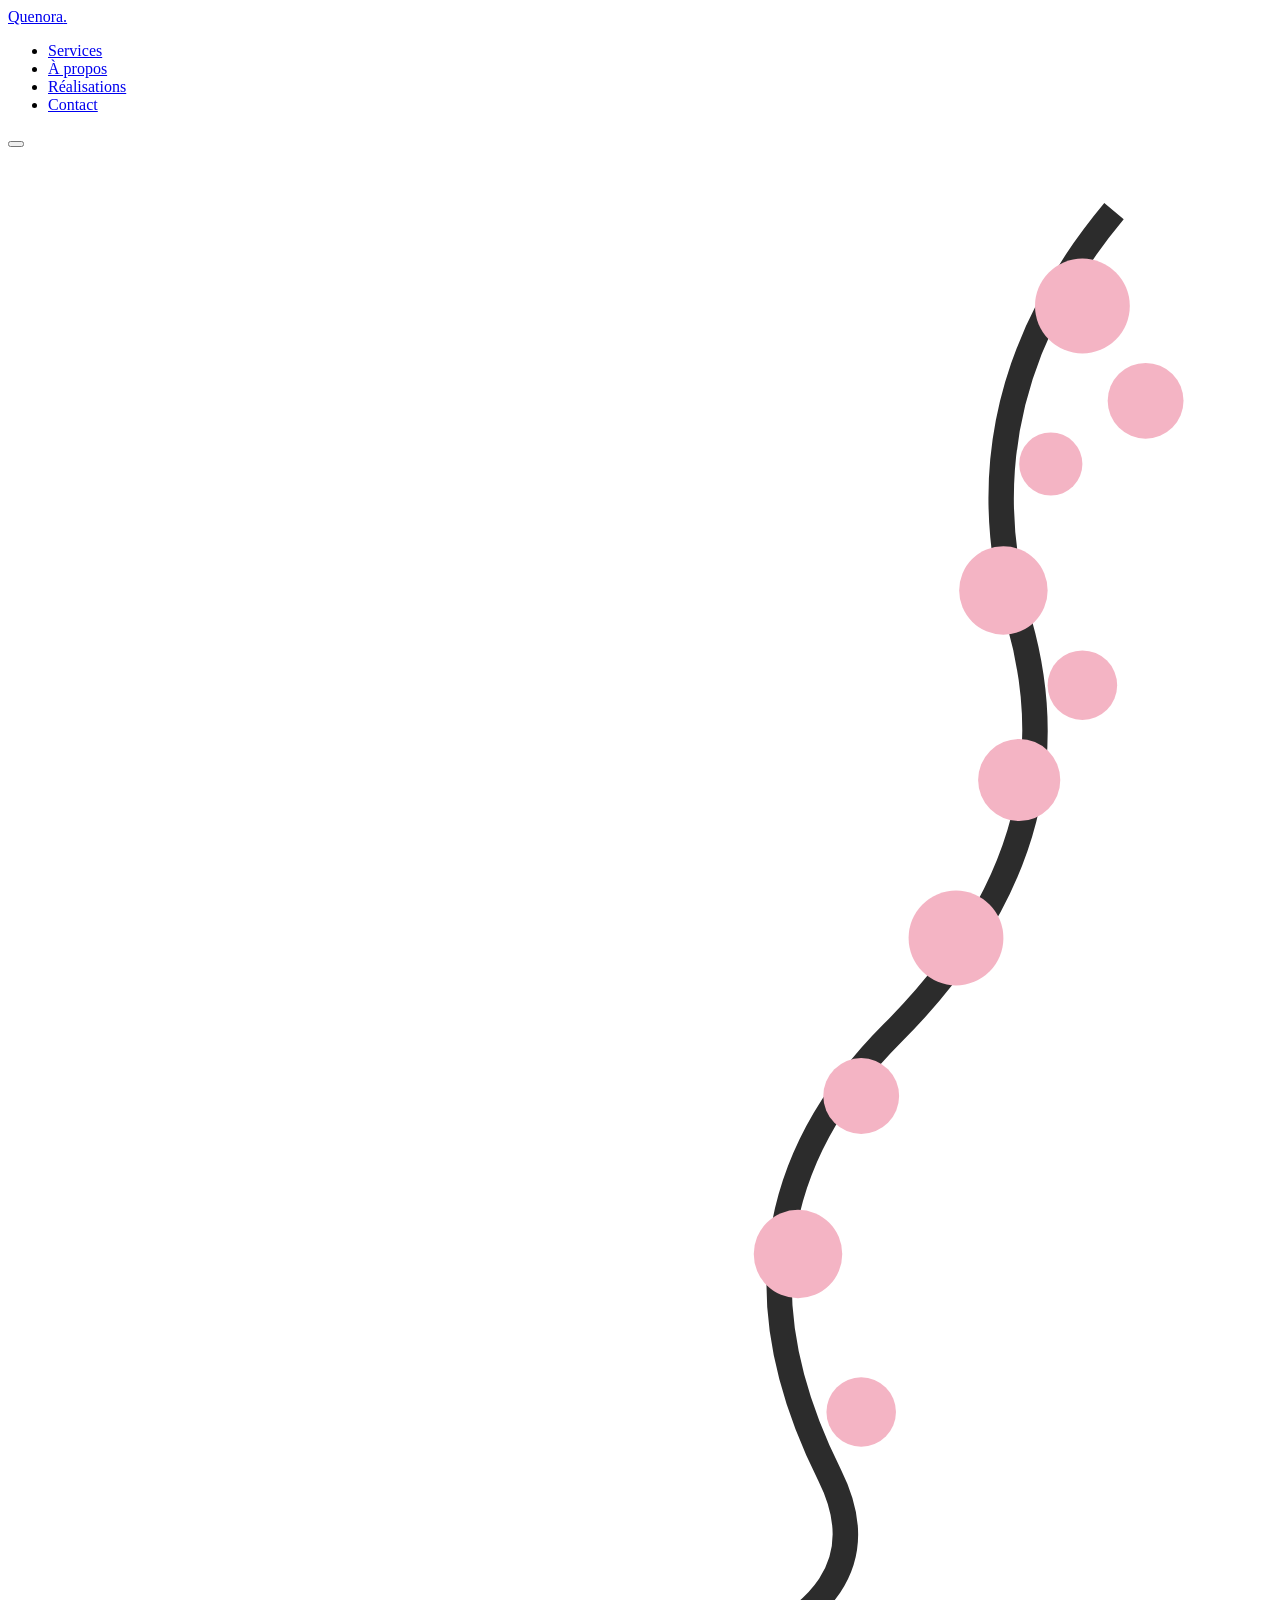
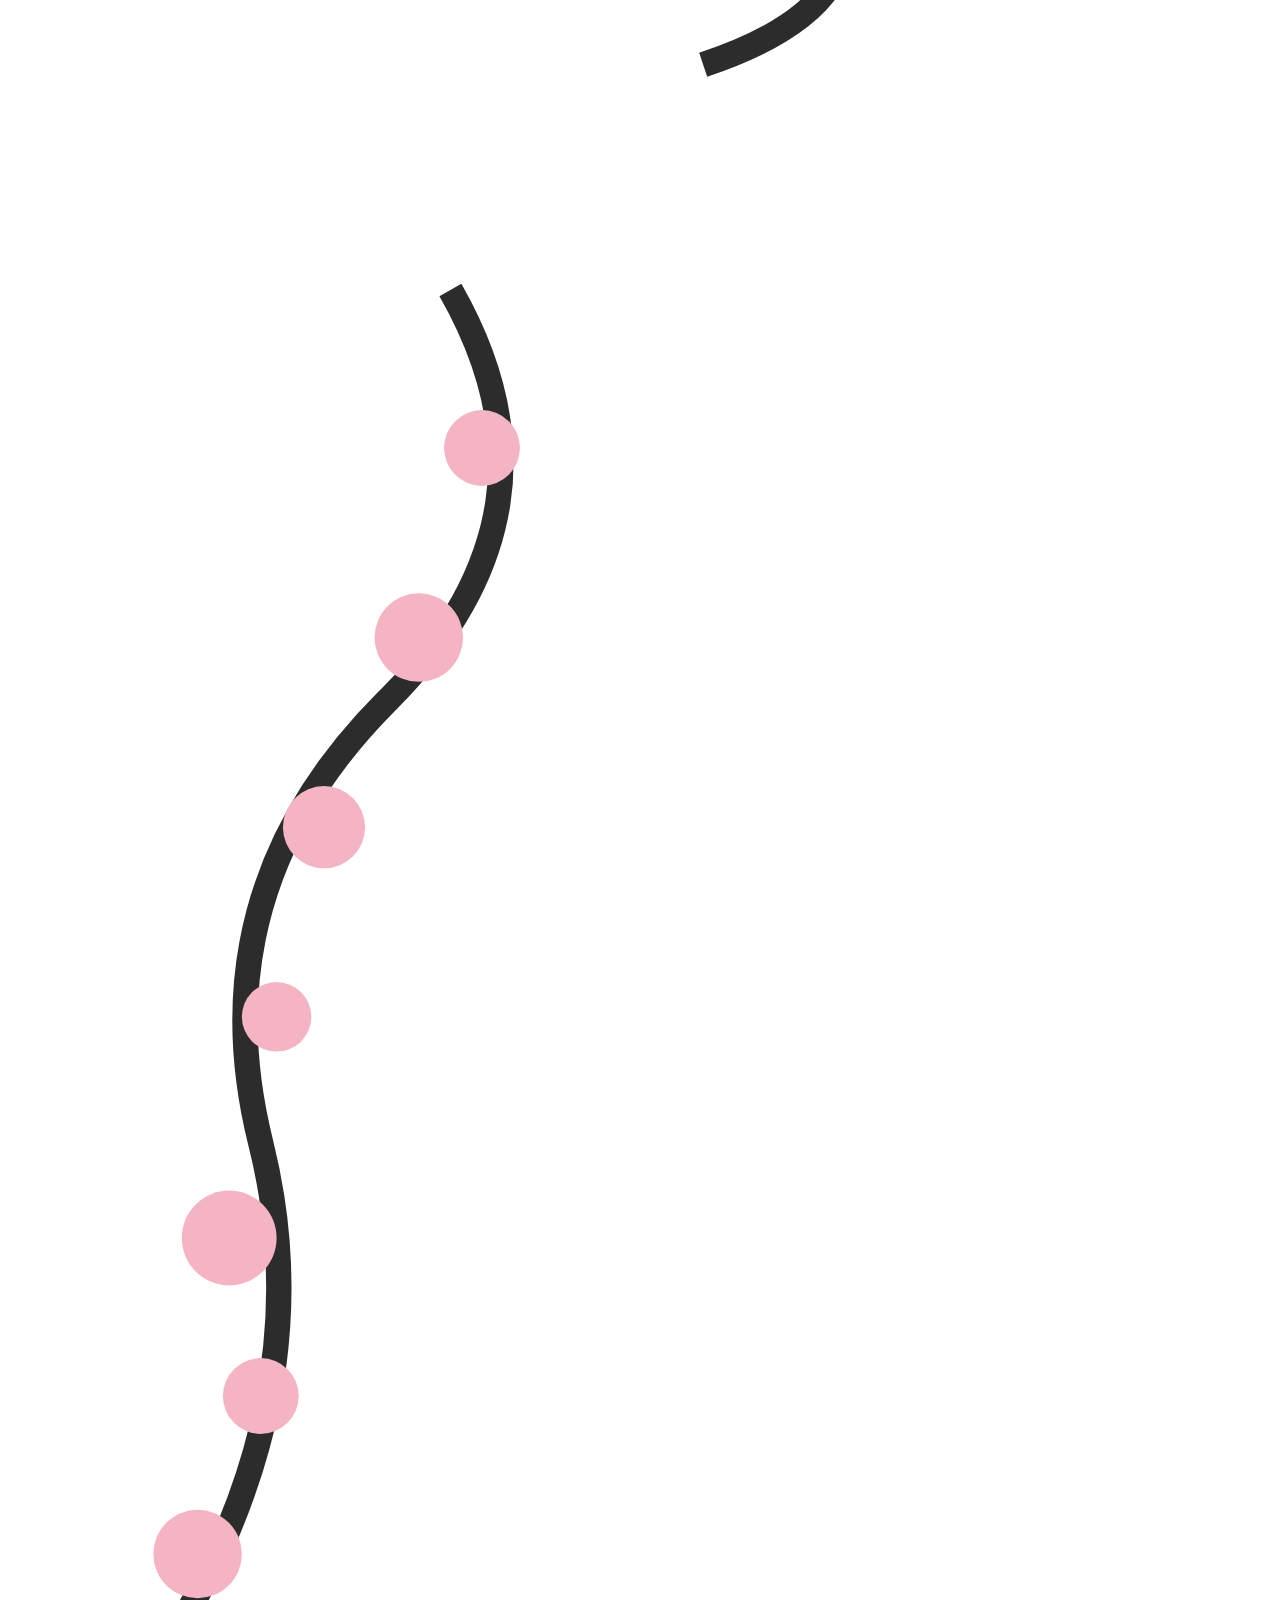
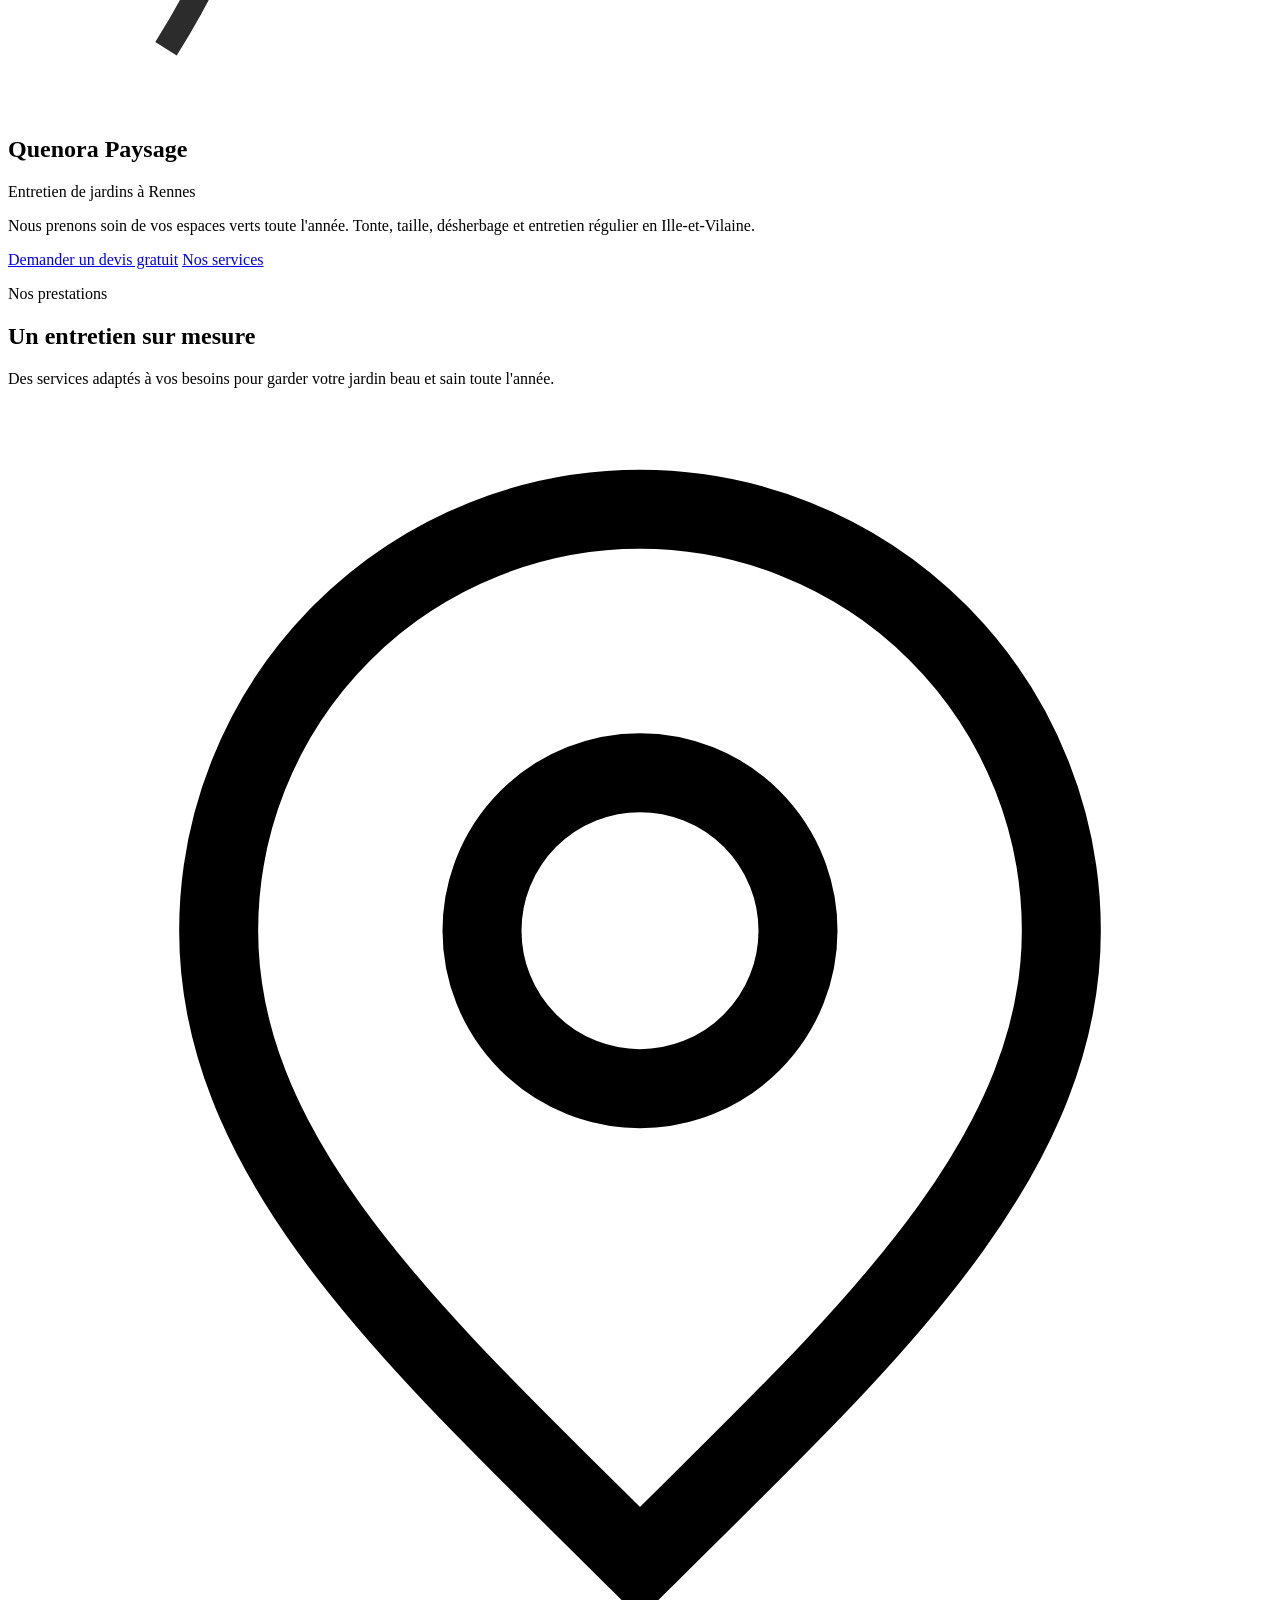
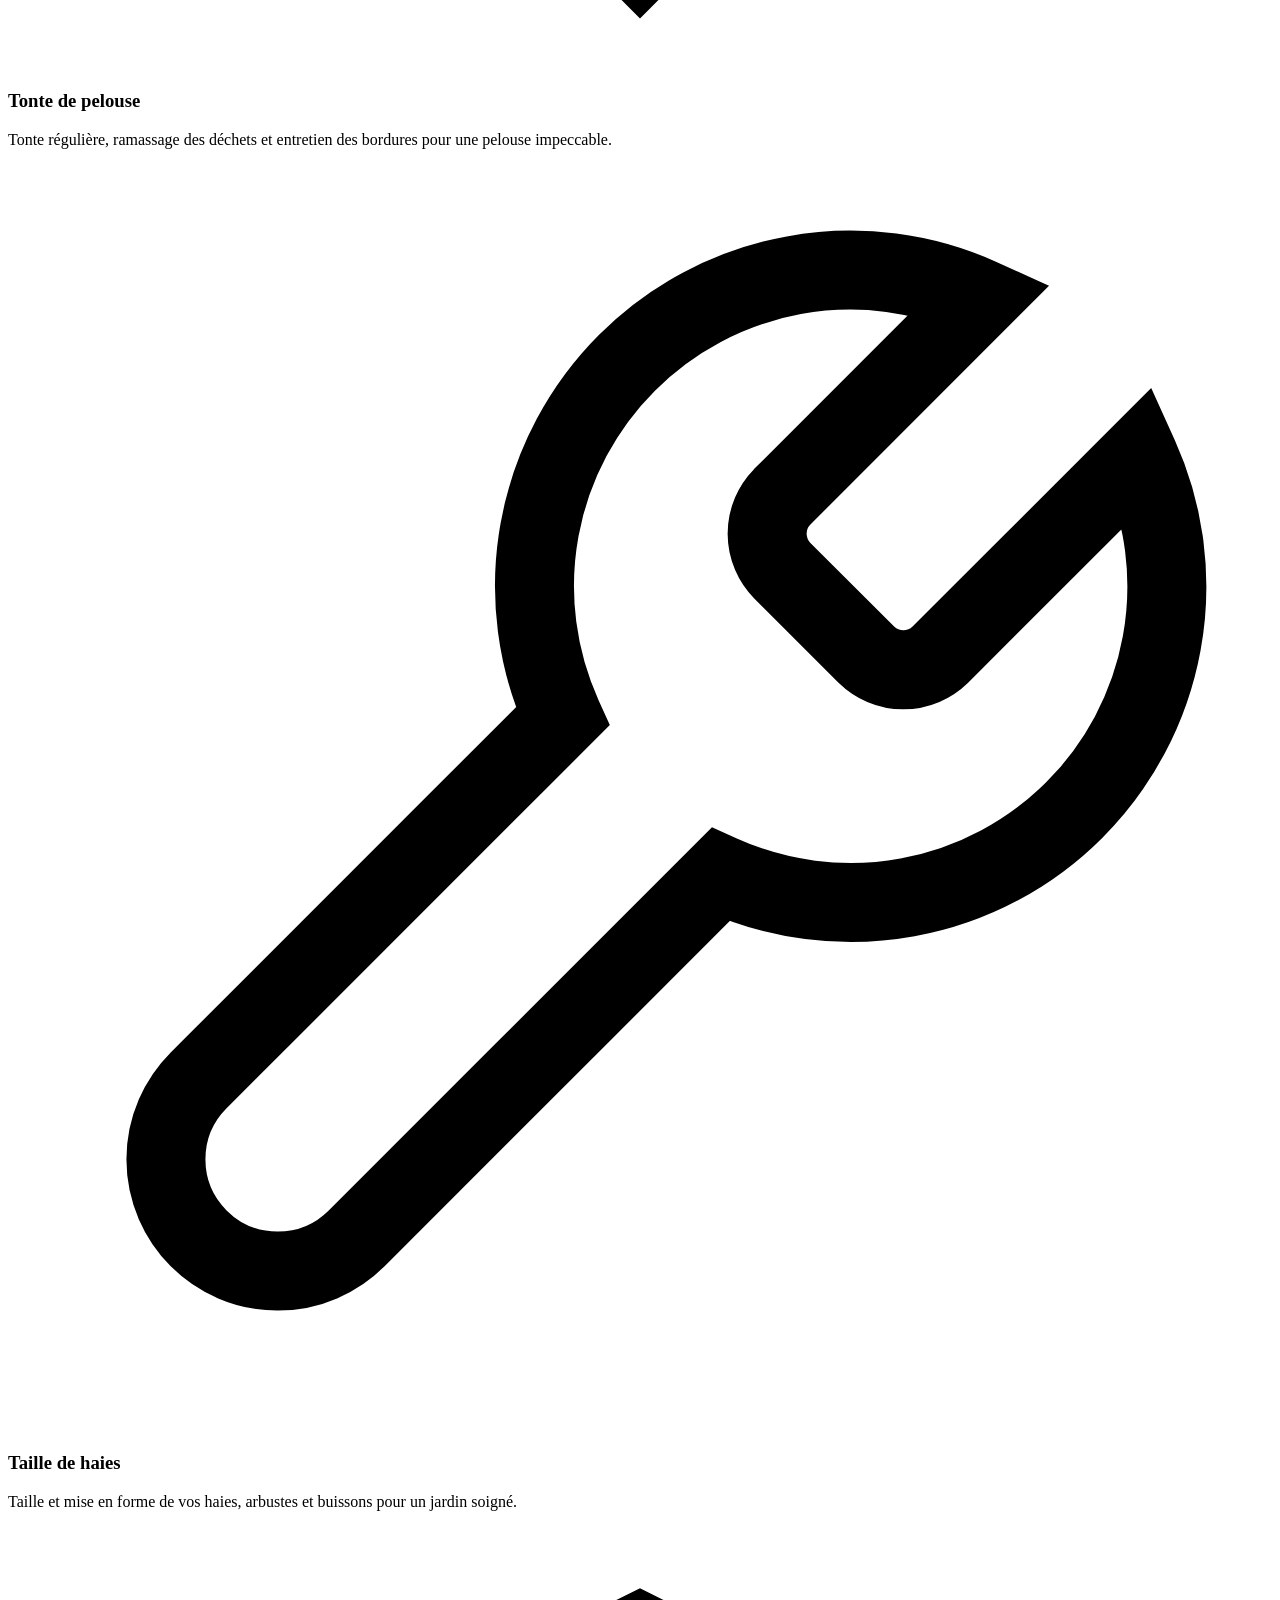
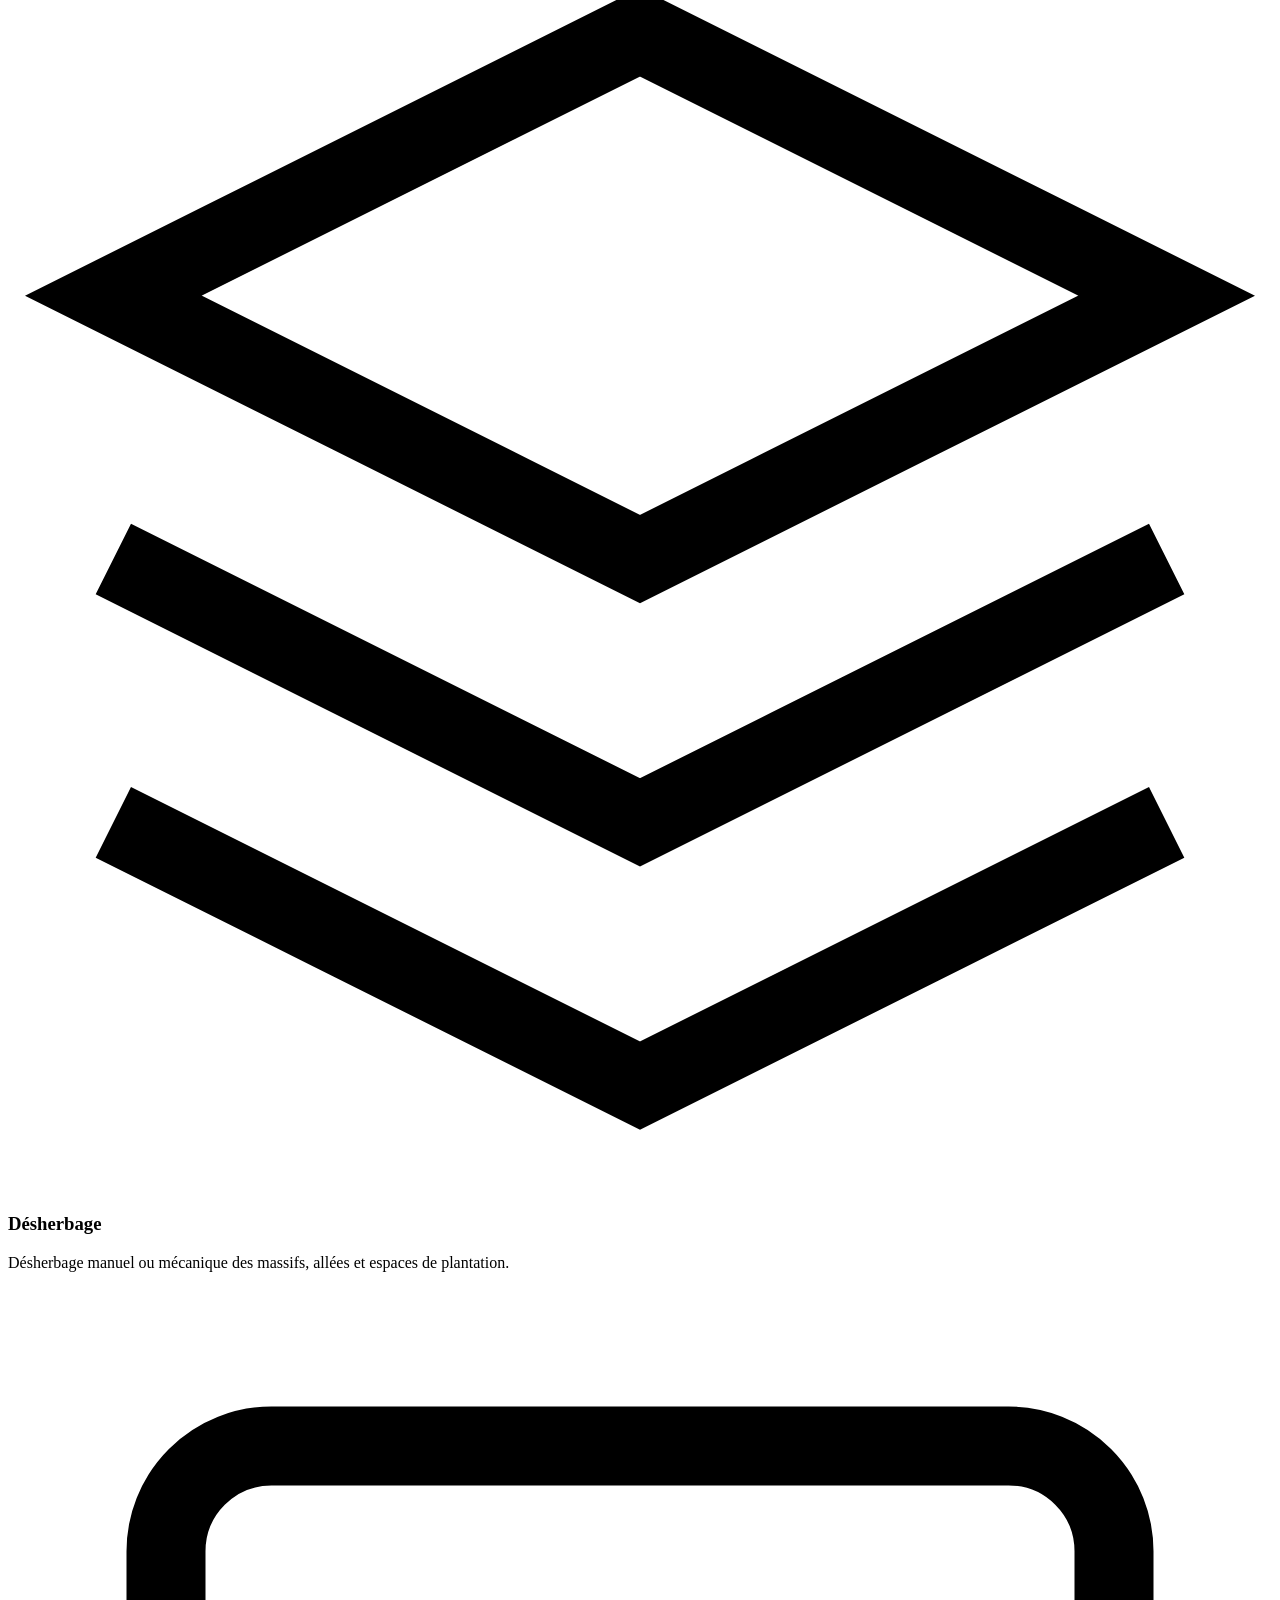
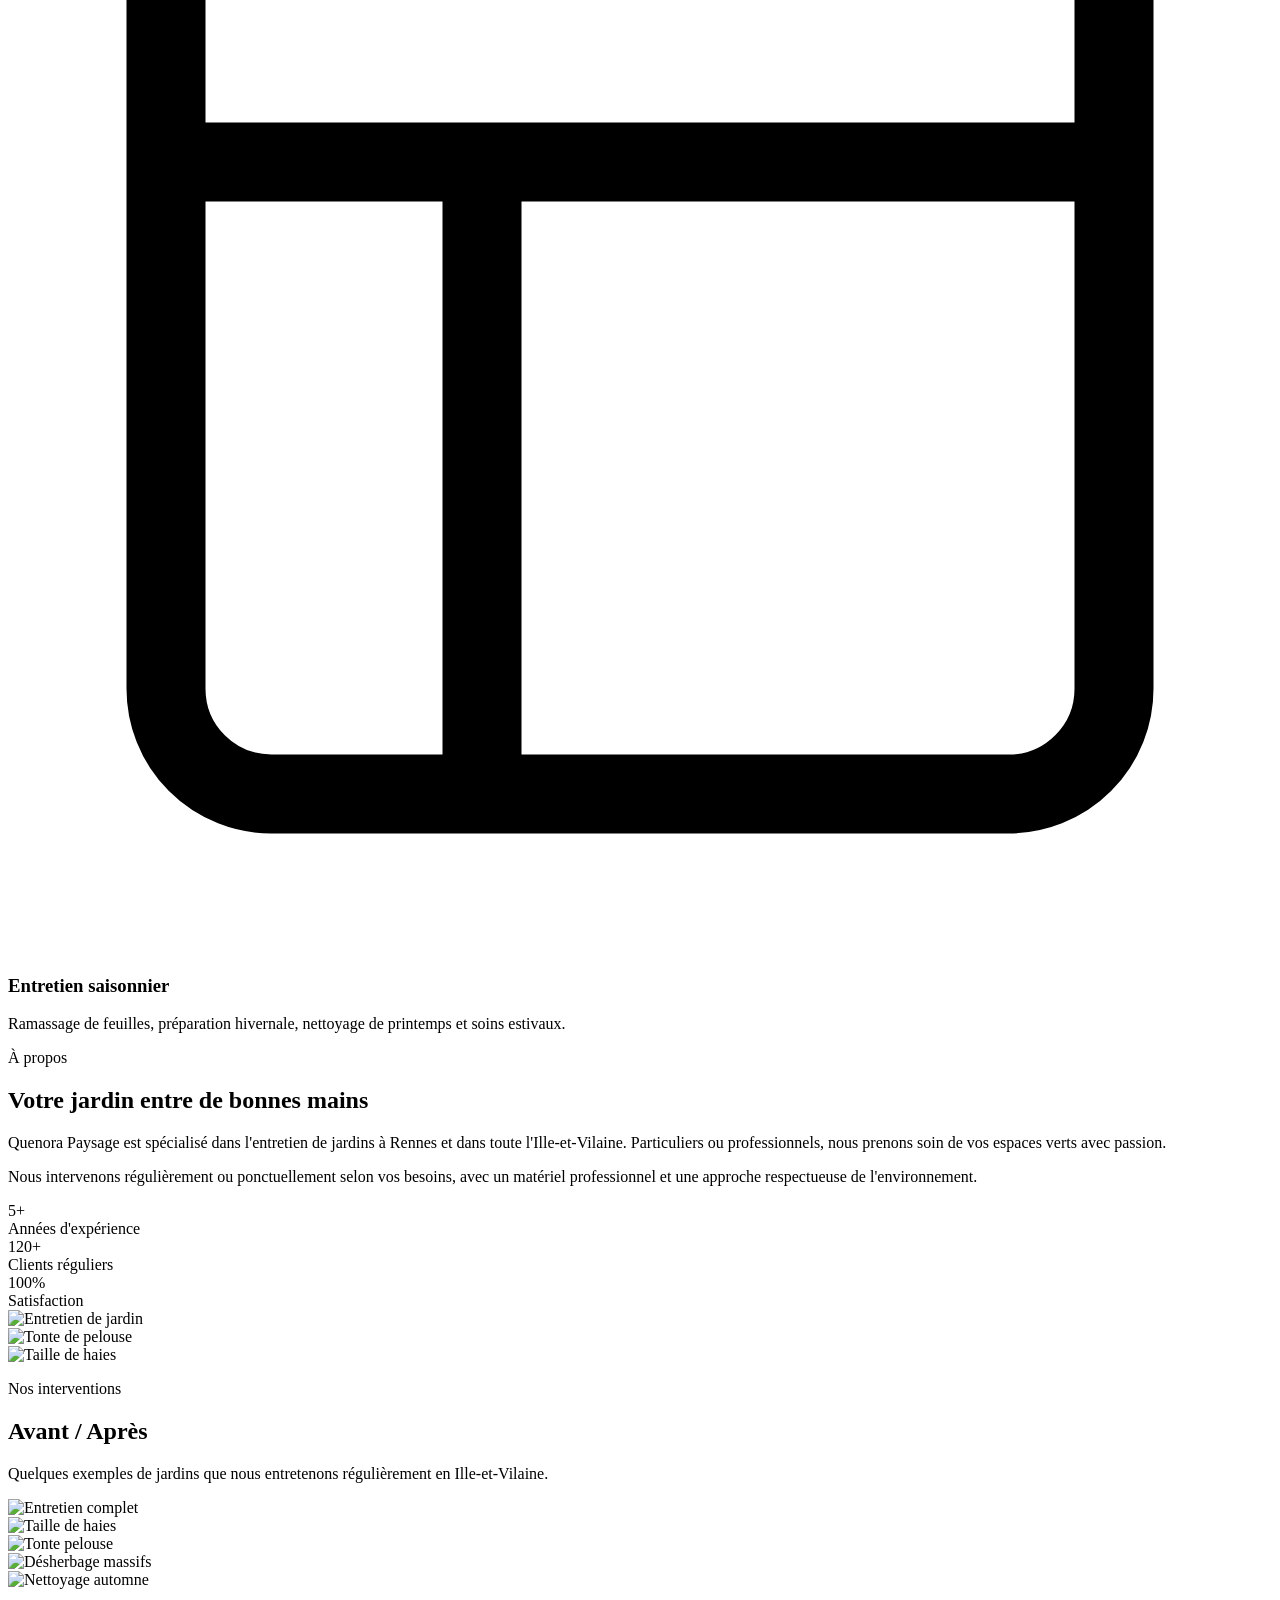
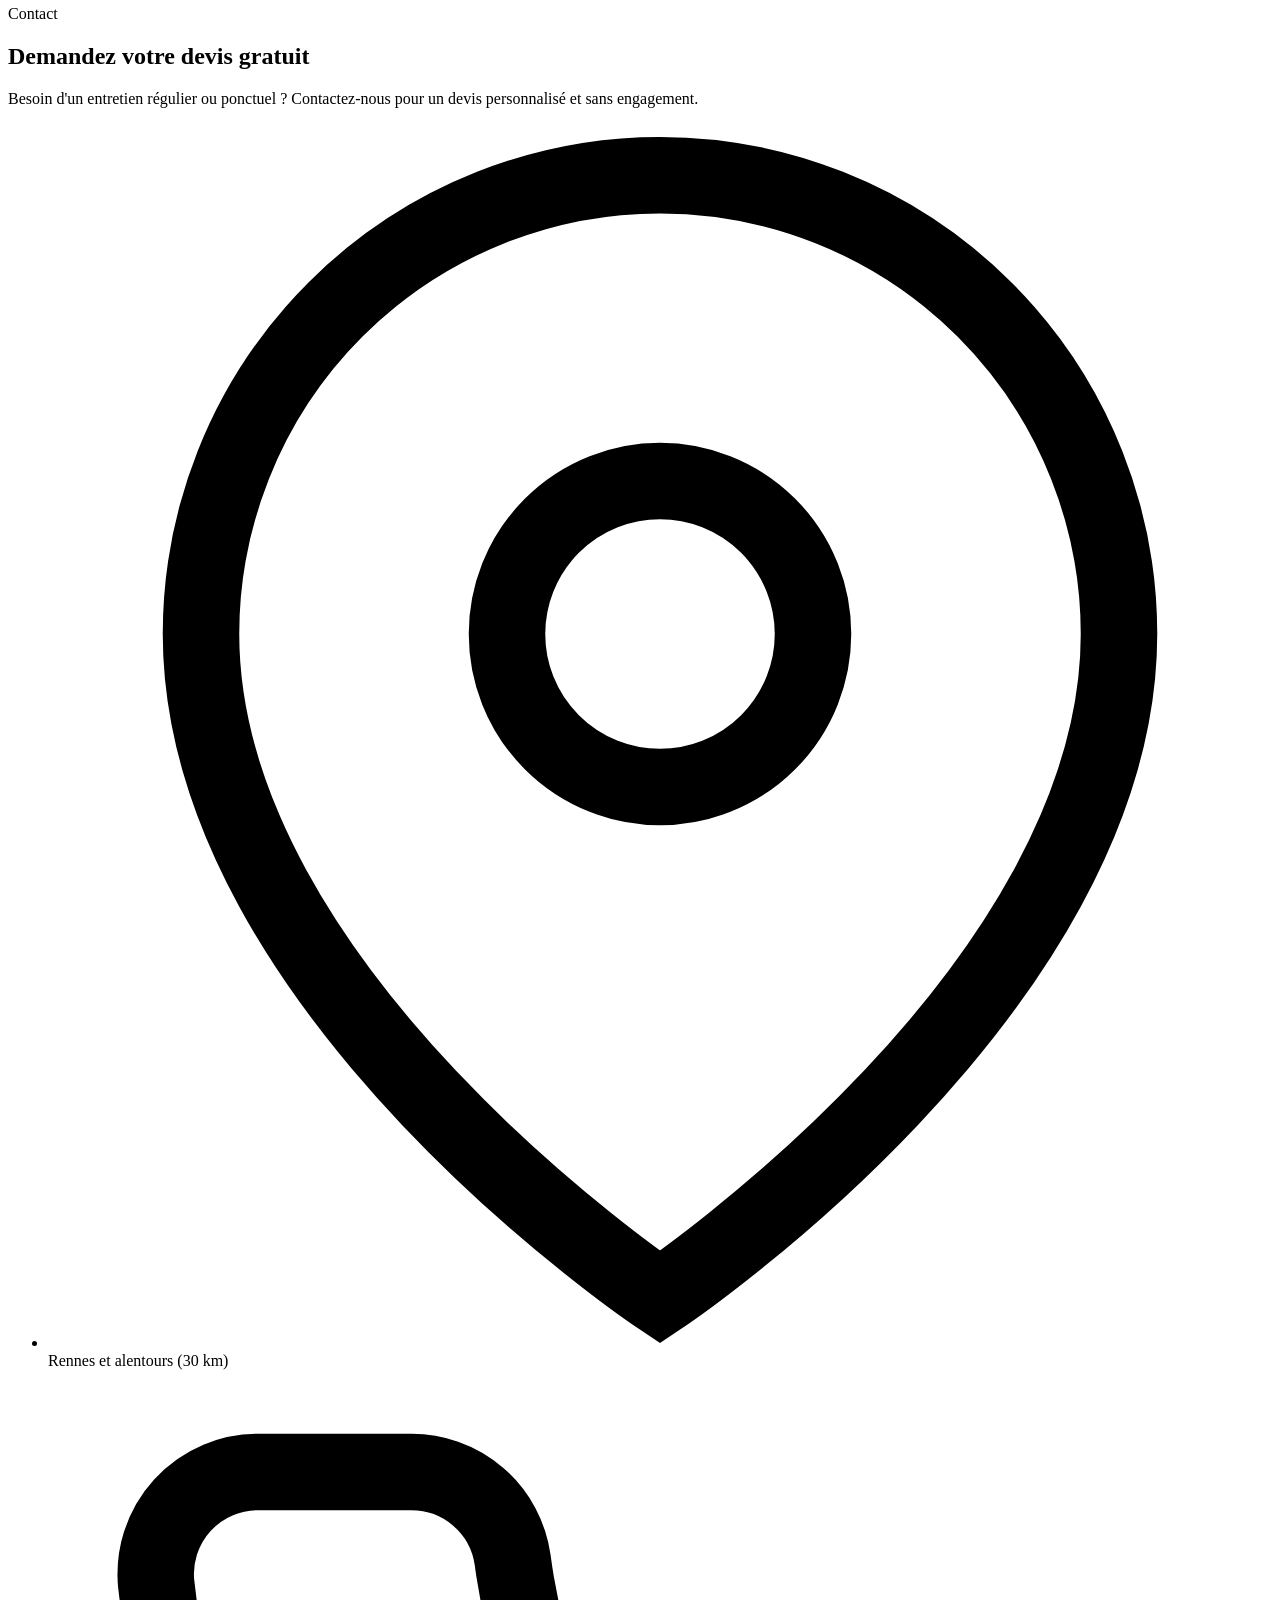
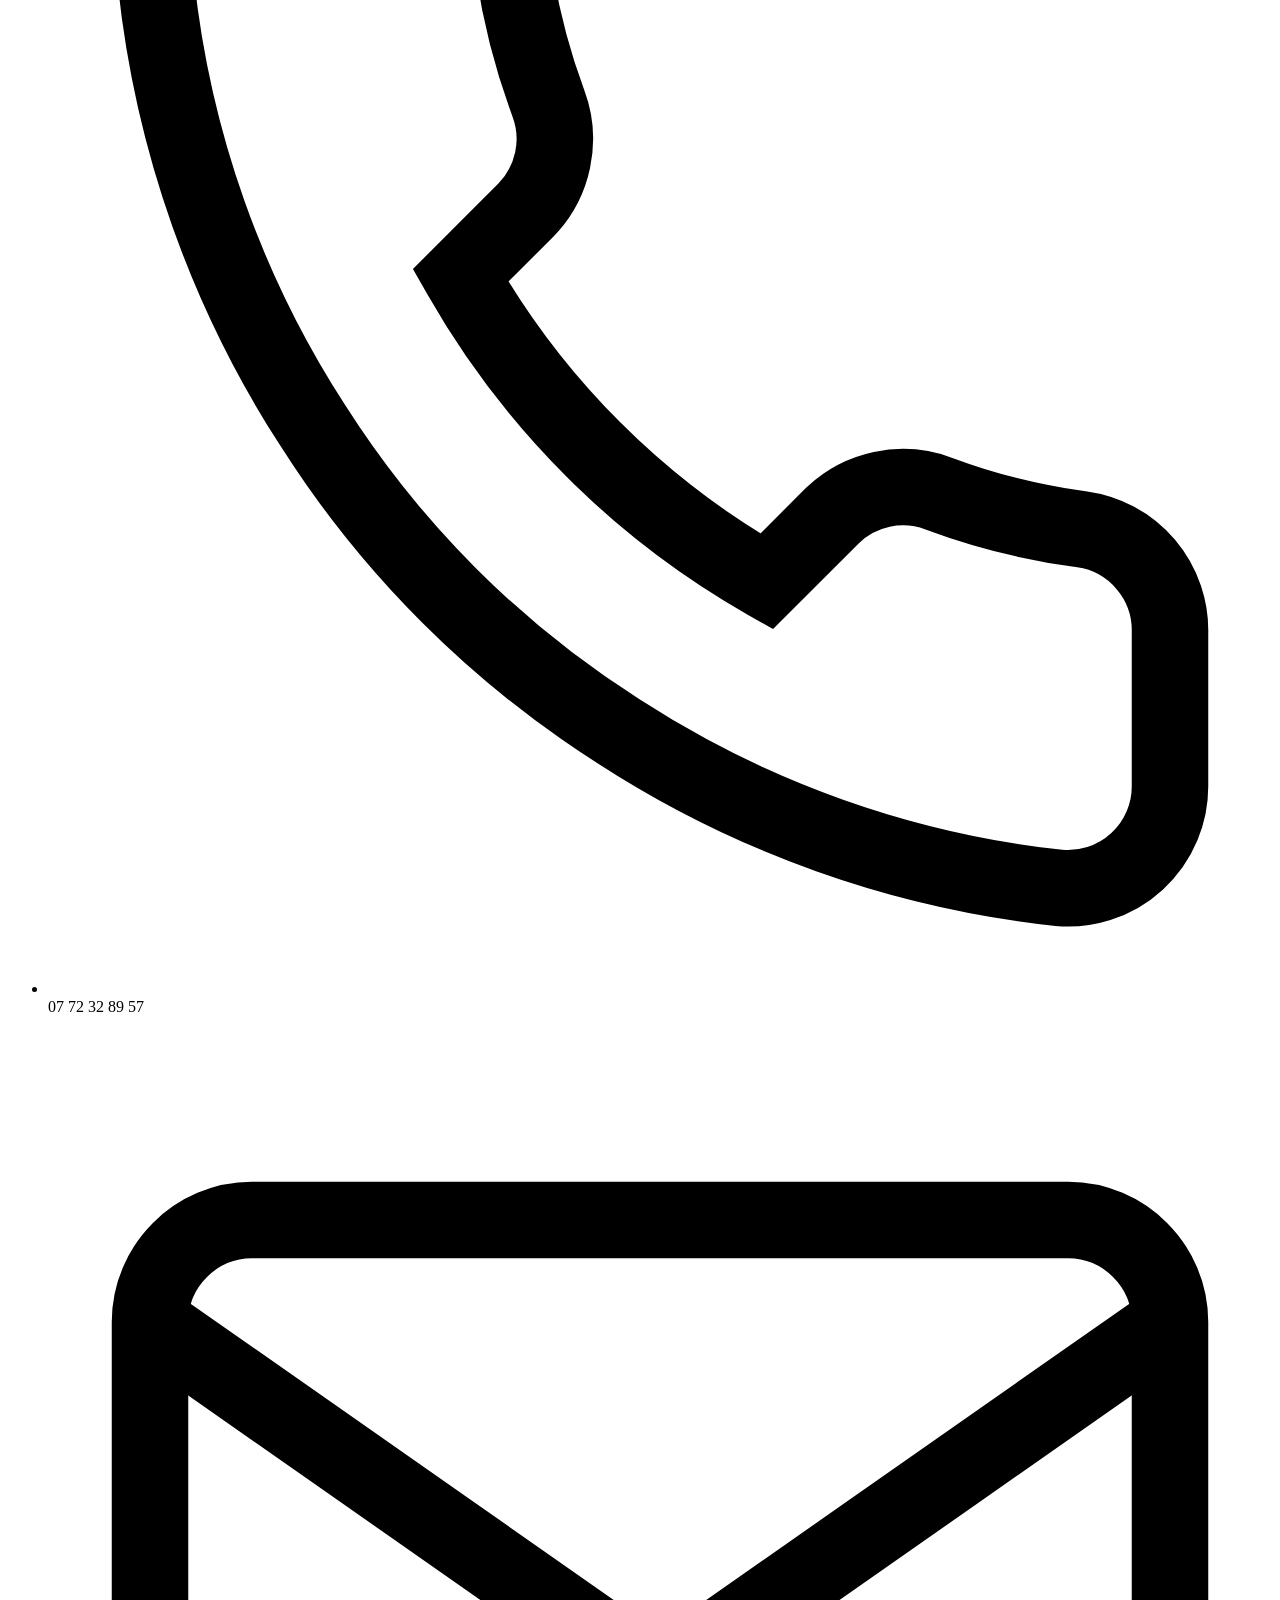
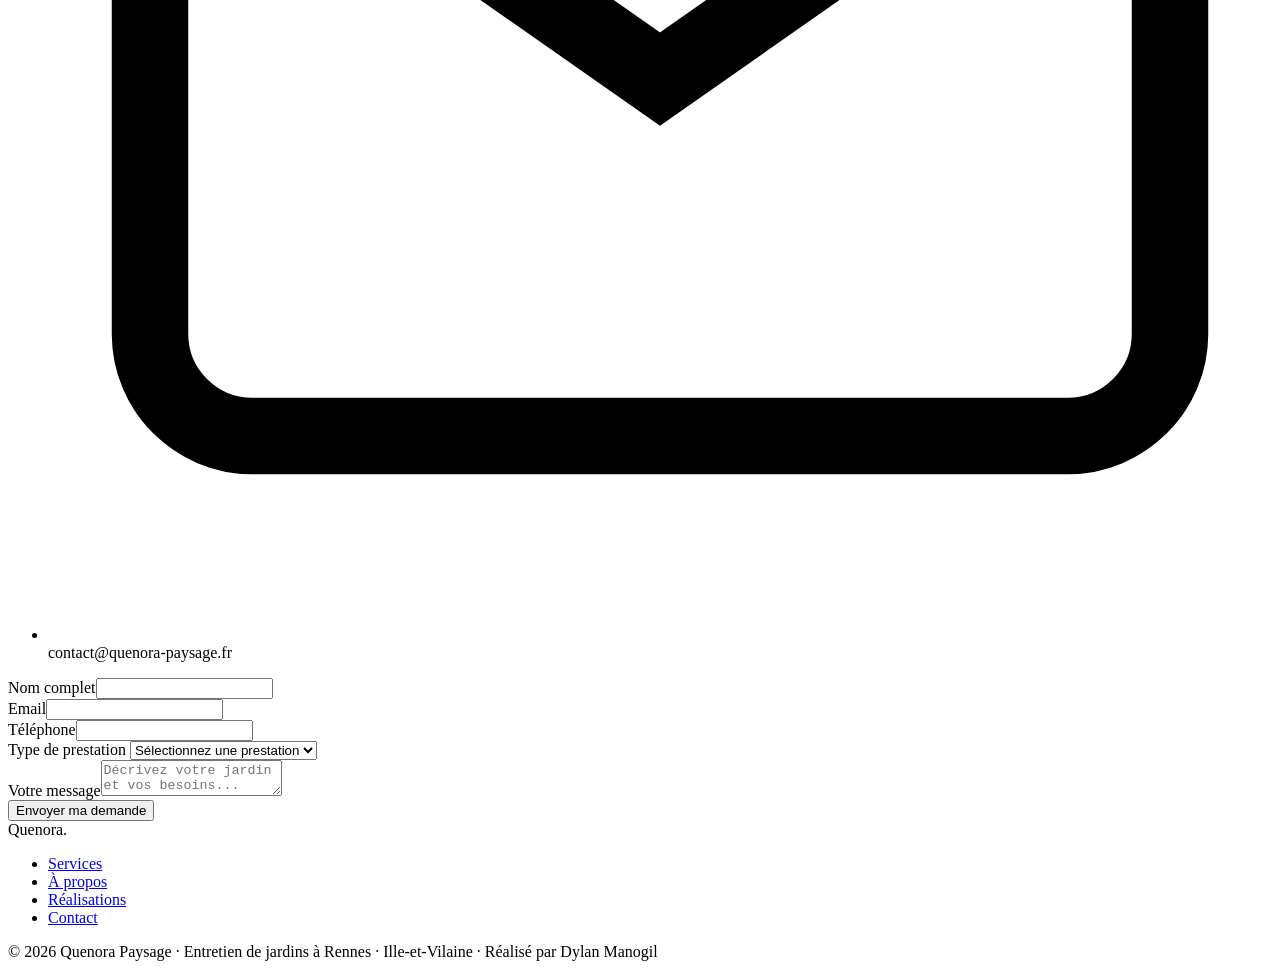
==== index.html @ 769330bc "Add files via upload" ====
<!DOCTYPE html>
<html lang="fr">
<head>
    <meta charset="UTF-8">
    <meta name="viewport" content="width=device-width, initial-scale=1.0">
    <meta name="description" content="Quenora Paysage - Entretien de jardins à Rennes. Tonte, taille, désherbage et soins de vos espaces verts en Ille-et-Vilaine. Devis gratuit.">
    <meta name="keywords" content="entretien jardin, Rennes, Ille-et-Vilaine, tonte, taille, désherbage, paysagiste">
    <meta name="author" content="Quenora Paysage">
    <meta property="og:title" content="Quenora Paysage | Entretien de jardins à Rennes">
    <meta property="og:description" content="Entretien de jardins et espaces verts en Ille-et-Vilaine.">
    <meta property="og:type" content="website">
    <title>Quenora Paysage | Entretien de jardins à Rennes - Ille-et-Vilaine</title>
    <link rel="preconnect" href="https://fonts.googleapis.com">
    <link rel="preconnect" href="https://fonts.gstatic.com" crossorigin>
    <link href="https://fonts.googleapis.com/css2?family=Cormorant+Garamond:wght@400;500;600&family=Zen+Kaku+Gothic+New:wght@300;400;500&display=swap" rel="stylesheet">
    <link rel="stylesheet" href="css/style.css">
</head>
<body>
    <div class="sakura-container" id="sakura"></div>

    <!-- Navigation -->
    <nav class="nav">
        <a href="#" class="nav__logo">
            <span class="nav__logo-text">Quenora<span class="nav__logo-accent">.</span></span>
        </a>
        <ul class="nav__links">
            <li><a href="#services" class="nav__link">Services</a></li>
            <li><a href="#about" class="nav__link">À propos</a></li>
            <li><a href="#realisations" class="nav__link">Réalisations</a></li>
            <li><a href="#contact" class="nav__link nav__link--cta">Contact</a></li>
        </ul>
        <button class="nav__toggle" aria-label="Menu"><span></span><span></span><span></span></button>
    </nav>

    <!-- Hero Section -->
    <section class="hero">
        <svg class="hero__branch hero__branch--right" viewBox="0 0 400 500" fill="none" aria-hidden="true">
            <path d="M350 20 Q 300 80, 320 150 Q 340 220, 280 280 Q 220 340, 260 420 Q 280 460, 220 480" stroke="#2C2C2C" stroke-width="8" fill="none"/>
            <circle cx="340" cy="50" r="15" fill="#F4B4C4"/><circle cx="360" cy="80" r="12" fill="#F4B4C4"/><circle cx="330" cy="100" r="10" fill="#F4B4C4"/><circle cx="315" cy="140" r="14" fill="#F4B4C4"/><circle cx="340" cy="170" r="11" fill="#F4B4C4"/><circle cx="320" cy="200" r="13" fill="#F4B4C4"/><circle cx="300" cy="250" r="15" fill="#F4B4C4"/><circle cx="270" cy="300" r="12" fill="#F4B4C4"/><circle cx="250" cy="350" r="14" fill="#F4B4C4"/><circle cx="270" cy="400" r="11" fill="#F4B4C4"/>
        </svg>
        <svg class="hero__branch hero__branch--left" viewBox="0 0 400 500" fill="none" aria-hidden="true">
            <path d="M50 480 Q 100 400, 80 320 Q 60 240, 120 180 Q 180 120, 140 50" stroke="#2C2C2C" stroke-width="8" fill="none"/>
            <circle cx="60" cy="450" r="14" fill="#F4B4C4"/><circle cx="80" cy="400" r="12" fill="#F4B4C4"/><circle cx="70" cy="350" r="15" fill="#F4B4C4"/><circle cx="85" cy="280" r="11" fill="#F4B4C4"/><circle cx="100" cy="220" r="13" fill="#F4B4C4"/><circle cx="130" cy="160" r="14" fill="#F4B4C4"/><circle cx="150" cy="100" r="12" fill="#F4B4C4"/>
        </svg>
        <div class="hero__content">
            <h1 class="hero__title">Quenora Paysage</h1>
            <div class="hero__line"></div>
            <p class="hero__subtitle">Entretien de jardins à Rennes</p>
            <p class="hero__text">Nous prenons soin de vos espaces verts toute l'année. Tonte, taille, désherbage et entretien régulier en Ille-et-Vilaine.</p>
            <div class="btn-group">
                <a href="#contact" class="btn btn--primary">Demander un devis gratuit</a>
                <a href="#services" class="btn btn--secondary">Nos services</a>
            </div>
        </div>
    </section>

    <!-- Services Section -->
    <section class="section section--white" id="services">
        <header class="section__header">
            <p class="section__tag">Nos prestations</p>
            <h2 class="section__title">Un entretien sur mesure</h2>
            <div class="section__line"></div>
            <p class="section__text">Des services adaptés à vos besoins pour garder votre jardin beau et sain toute l'année.</p>
        </header>
        <div class="services__grid">
            <article class="service-card">
                <svg class="service-card__icon" viewBox="0 0 24 24" fill="none" stroke="currentColor" stroke-width="1.5"><path d="M12 22c4-4 8-7.5 8-12a8 8 0 10-16 0c0 4.5 4 8 8 12z"/><circle cx="12" cy="10" r="3"/></svg>
                <h3 class="service-card__title">Tonte de pelouse</h3>
                <p class="service-card__text">Tonte régulière, ramassage des déchets et entretien des bordures pour une pelouse impeccable.</p>
            </article>
            <article class="service-card">
                <svg class="service-card__icon" viewBox="0 0 24 24" fill="none" stroke="currentColor" stroke-width="1.5"><path d="M14.7 6.3a1 1 0 000 1.4l1.6 1.6a1 1 0 001.4 0l3.77-3.77a6 6 0 01-7.94 7.94l-6.91 6.91a2.12 2.12 0 01-3-3l6.91-6.91a6 6 0 017.94-7.94l-3.76 3.76z"/></svg>
                <h3 class="service-card__title">Taille de haies</h3>
                <p class="service-card__text">Taille et mise en forme de vos haies, arbustes et buissons pour un jardin soigné.</p>
            </article>
            <article class="service-card">
                <svg class="service-card__icon" viewBox="0 0 24 24" fill="none" stroke="currentColor" stroke-width="1.5"><path d="M12 2L2 7l10 5 10-5-10-5zM2 17l10 5 10-5M2 12l10 5 10-5"/></svg>
                <h3 class="service-card__title">Désherbage</h3>
                <p class="service-card__text">Désherbage manuel ou mécanique des massifs, allées et espaces de plantation.</p>
            </article>
            <article class="service-card">
                <svg class="service-card__icon" viewBox="0 0 24 24" fill="none" stroke="currentColor" stroke-width="1.5"><rect x="3" y="3" width="18" height="18" rx="2"/><path d="M3 9h18M9 21V9"/></svg>
                <h3 class="service-card__title">Entretien saisonnier</h3>
                <p class="service-card__text">Ramassage de feuilles, préparation hivernale, nettoyage de printemps et soins estivaux.</p>
            </article>
        </div>
    </section>

    <!-- About Section -->
    <section class="section section--beige" id="about">
        <div class="about__container">
            <div class="about__content">
                <p class="section__tag">À propos</p>
                <h2 class="section__title">Votre jardin entre de bonnes mains</h2>
                <p class="about__text">Quenora Paysage est spécialisé dans l'entretien de jardins à Rennes et dans toute l'Ille-et-Vilaine. Particuliers ou professionnels, nous prenons soin de vos espaces verts avec passion.</p>
                <p class="about__text">Nous intervenons régulièrement ou ponctuellement selon vos besoins, avec un matériel professionnel et une approche respectueuse de l'environnement.</p>
                <div class="about__stats">
                    <div class="stat"><div class="stat__number">5+</div><div class="stat__label">Années d'expérience</div></div>
                    <div class="stat"><div class="stat__number">120+</div><div class="stat__label">Clients réguliers</div></div>
                    <div class="stat"><div class="stat__number">100%</div><div class="stat__label">Satisfaction</div></div>
                </div>
            </div>
            <div class="about__visual">
                <div class="visual-block visual-block--wide"><img src="img/about-main.jpg" alt="Entretien de jardin" class="visual-block__img"></div>
                <div class="visual-block"><img src="img/about-1.jpg" alt="Tonte de pelouse" class="visual-block__img"></div>
                <div class="visual-block"><img src="img/about-2.jpg" alt="Taille de haies" class="visual-block__img"></div>
            </div>
        </div>
    </section>

    <!-- Portfolio Section -->
    <section class="section section--white" id="realisations">
        <header class="section__header">
            <p class="section__tag">Nos interventions</p>
            <h2 class="section__title">Avant / Après</h2>
            <div class="section__line"></div>
            <p class="section__text">Quelques exemples de jardins que nous entretenons régulièrement en Ille-et-Vilaine.</p>
        </header>
        <div class="portfolio__grid">
            <article class="portfolio-item portfolio-item--large">
                <img src="img/portfolio-1.jpg" alt="Entretien complet" class="portfolio-item__img">
            </article>
            <article class="portfolio-item">
                <img src="img/portfolio-2.jpg" alt="Taille de haies" class="portfolio-item__img">
            </article>
            <article class="portfolio-item">
                <img src="img/portfolio-3.jpg" alt="Tonte pelouse" class="portfolio-item__img">
            </article>
            <article class="portfolio-item">
                <img src="img/portfolio-4.jpg" alt="Désherbage massifs" class="portfolio-item__img">
            </article>
            <article class="portfolio-item">
                <img src="img/portfolio-5.jpg" alt="Nettoyage automne" class="portfolio-item__img">
            </article>
        </div>
    </section>

    <!-- Contact Section -->
    <section class="section section--beige" id="contact">
        <div class="contact__container">
            <div class="contact__info">
                <p class="section__tag">Contact</p>
                <h2 class="contact__title">Demandez votre devis gratuit</h2>
                <p class="contact__text">Besoin d'un entretien régulier ou ponctuel ? Contactez-nous pour un devis personnalisé et sans engagement.</p>
                <ul class="contact__details">
                    <li><svg viewBox="0 0 24 24" fill="none" stroke="currentColor" stroke-width="1.5"><path d="M21 10c0 7-9 13-9 13s-9-6-9-13a9 9 0 0118 0z"/><circle cx="12" cy="10" r="3"/></svg><span>Rennes et alentours (30 km)</span></li>
                    <li><svg viewBox="0 0 24 24" fill="none" stroke="currentColor" stroke-width="1.5"><path d="M22 16.92v3a2 2 0 01-2.18 2 19.79 19.79 0 01-8.63-3.07 19.5 19.5 0 01-6-6 19.79 19.79 0 01-3.07-8.67A2 2 0 014.11 2h3a2 2 0 012 1.72 12.84 12.84 0 00.7 2.81 2 2 0 01-.45 2.11L8.09 9.91a16 16 0 006 6l1.27-1.27a2 2 0 012.11-.45 12.84 12.84 0 002.81.7A2 2 0 0122 16.92z"/></svg><span>07 72 32 89 57</span></li>
                    <li><svg viewBox="0 0 24 24" fill="none" stroke="currentColor" stroke-width="1.5"><path d="M4 4h16c1.1 0 2 .9 2 2v12c0 1.1-.9 2-2 2H4c-1.1 0-2-.9-2-2V6c0-1.1.9-2 2-2z"/><path d="M22 6l-10 7L2 6"/></svg><span>contact@quenora-paysage.fr</span></li>
                </ul>
            </div>
            <form class="form" action="#" method="POST">
                <div class="form__group"><label class="form__label" for="name">Nom complet</label><input class="form__input" type="text" id="name" name="name" required></div>
                <div class="form__group"><label class="form__label" for="email">Email</label><input class="form__input" type="email" id="email" name="email" required></div>
                <div class="form__group"><label class="form__label" for="phone">Téléphone</label><input class="form__input" type="tel" id="phone" name="phone"></div>
                <div class="form__group"><label class="form__label" for="service">Type de prestation</label>
                    <select class="form__select" id="service" name="service">
                        <option value="">Sélectionnez une prestation</option>
                        <option value="tonte">Tonte de pelouse</option>
                        <option value="taille">Taille de haies / arbustes</option>
                        <option value="desherbage">Désherbage</option>
                        <option value="entretien">Remise en état</option>
                    </select>
                </div>
                <div class="form__group"><label class="form__label" for="message">Votre message</label><textarea class="form__textarea" id="message" name="message" placeholder="Décrivez votre jardin et vos besoins..."></textarea></div>
                <button type="submit" class="btn btn--primary">Envoyer ma demande</button>
            </form>
        </div>
    </section>

    <!-- Footer -->
    <footer class="footer">
        <div class="footer__container">
            <div class="footer__logo"><span class="footer__logo-text">Quenora<span class="footer__logo-accent">.</span></span></div>
            <ul class="footer__links">
                <li><a href="#services" class="footer__link">Services</a></li>
                <li><a href="#about" class="footer__link">À propos</a></li>
                <li><a href="#realisations" class="footer__link">Réalisations</a></li>
                <li><a href="#contact" class="footer__link">Contact</a></li>
            </ul>
            <p class="footer__copy">© 2026 Quenora Paysage · Entretien de jardins à Rennes · Ille-et-Vilaine · Réalisé par Dylan Manogil</p>
        </div>
    </footer>

    <script src="js/main.js"></script>
</body>
</html>
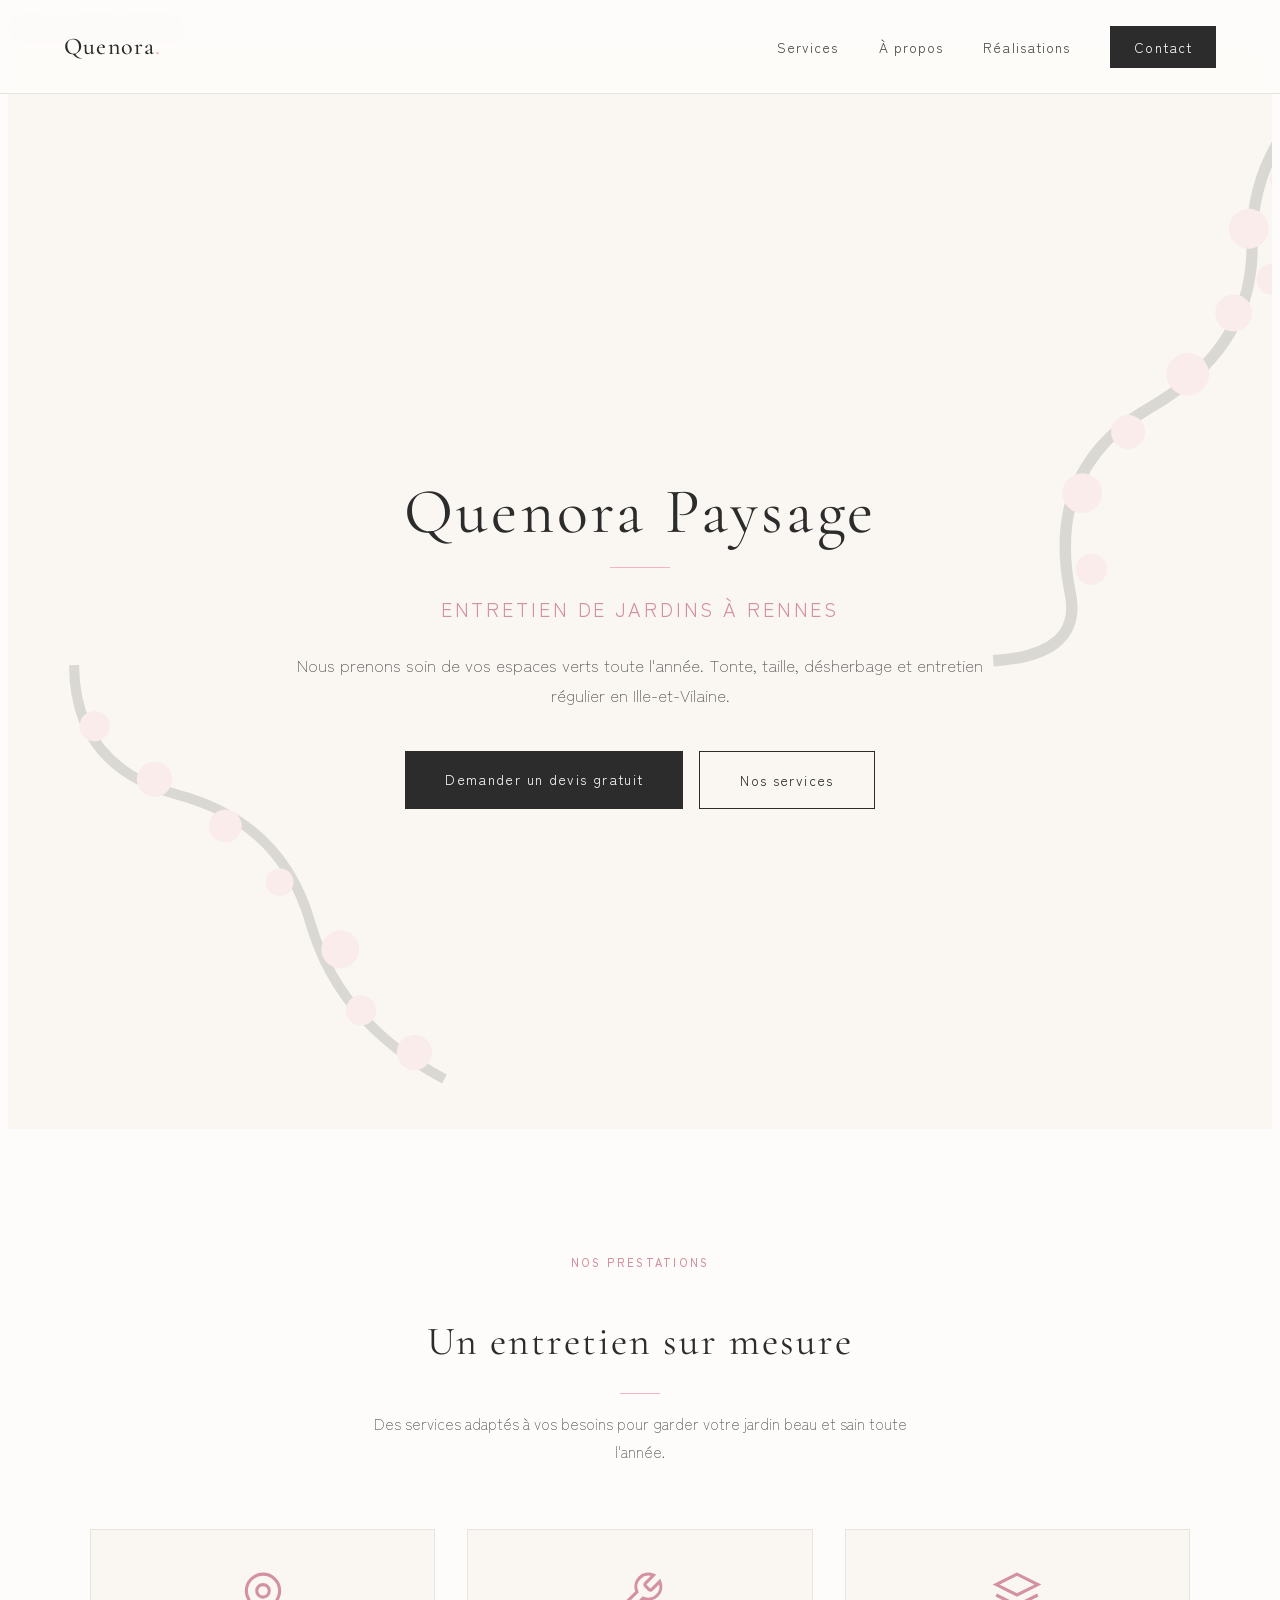
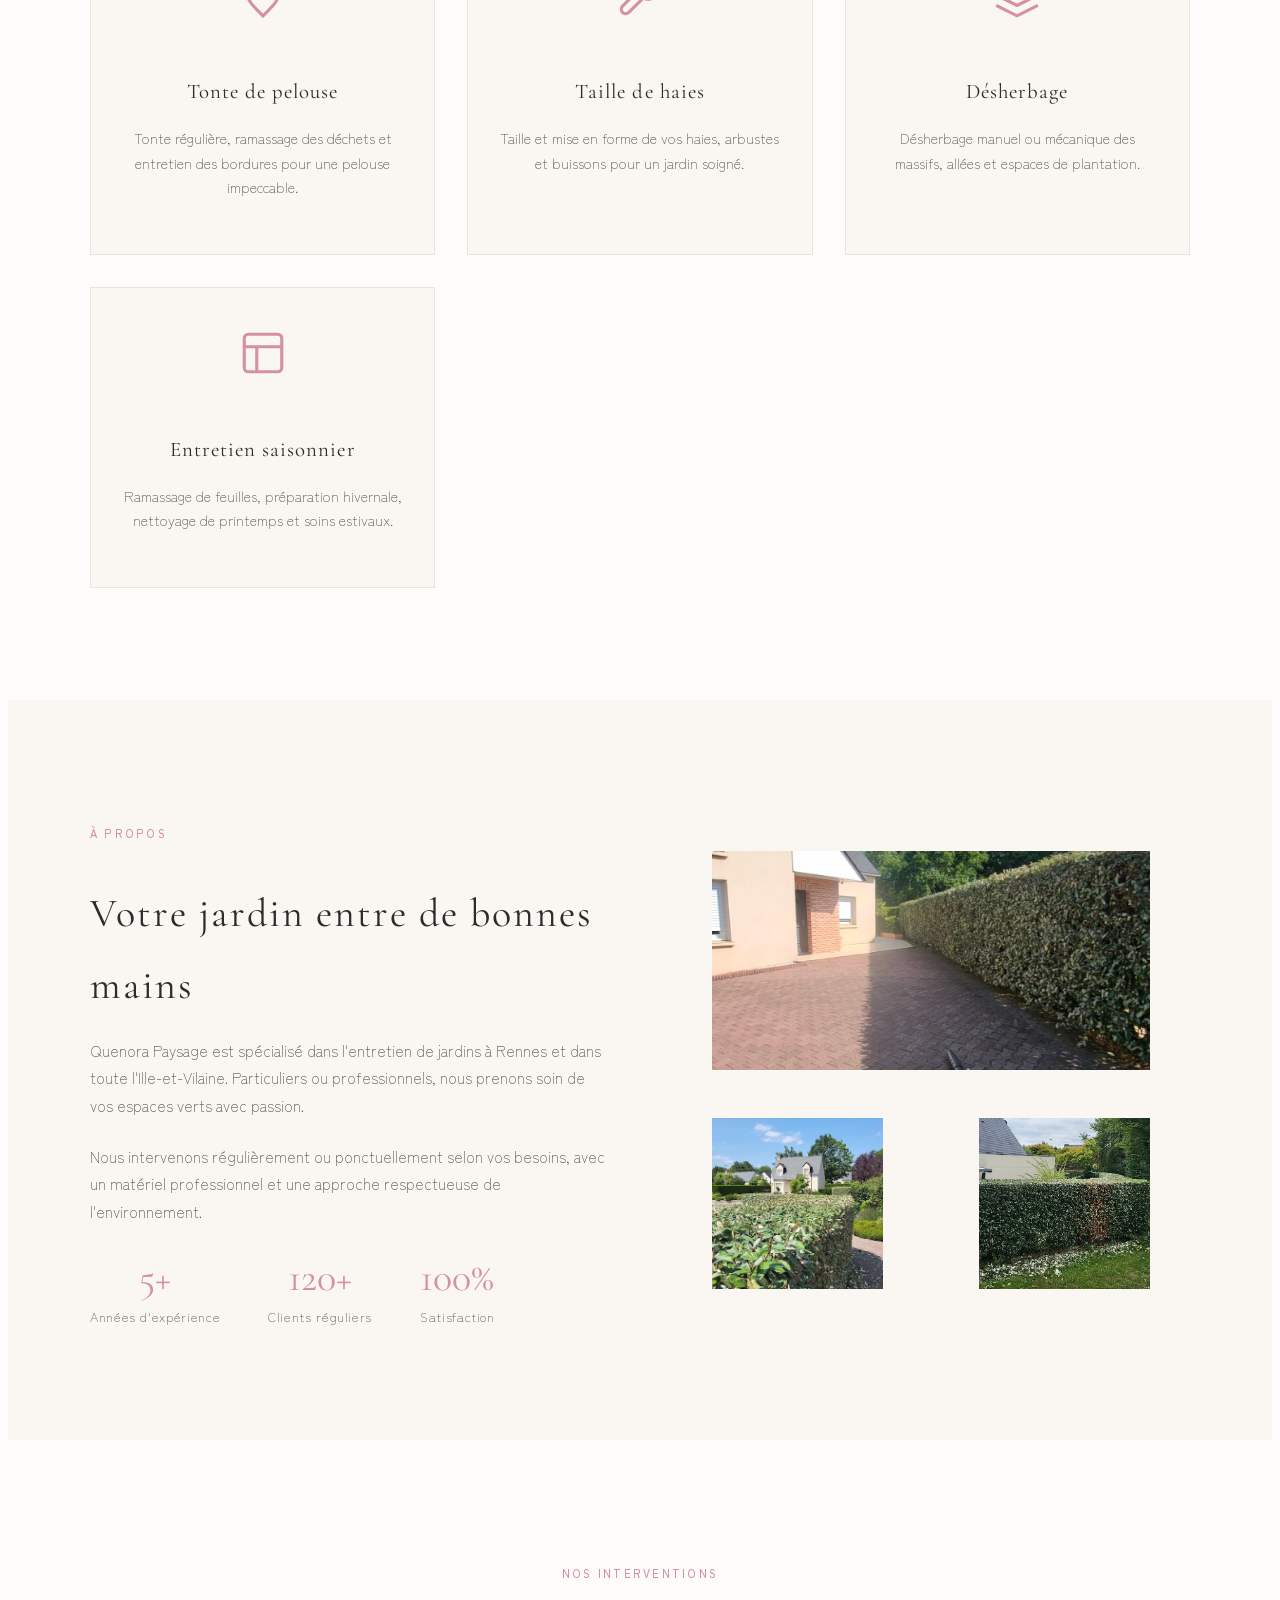
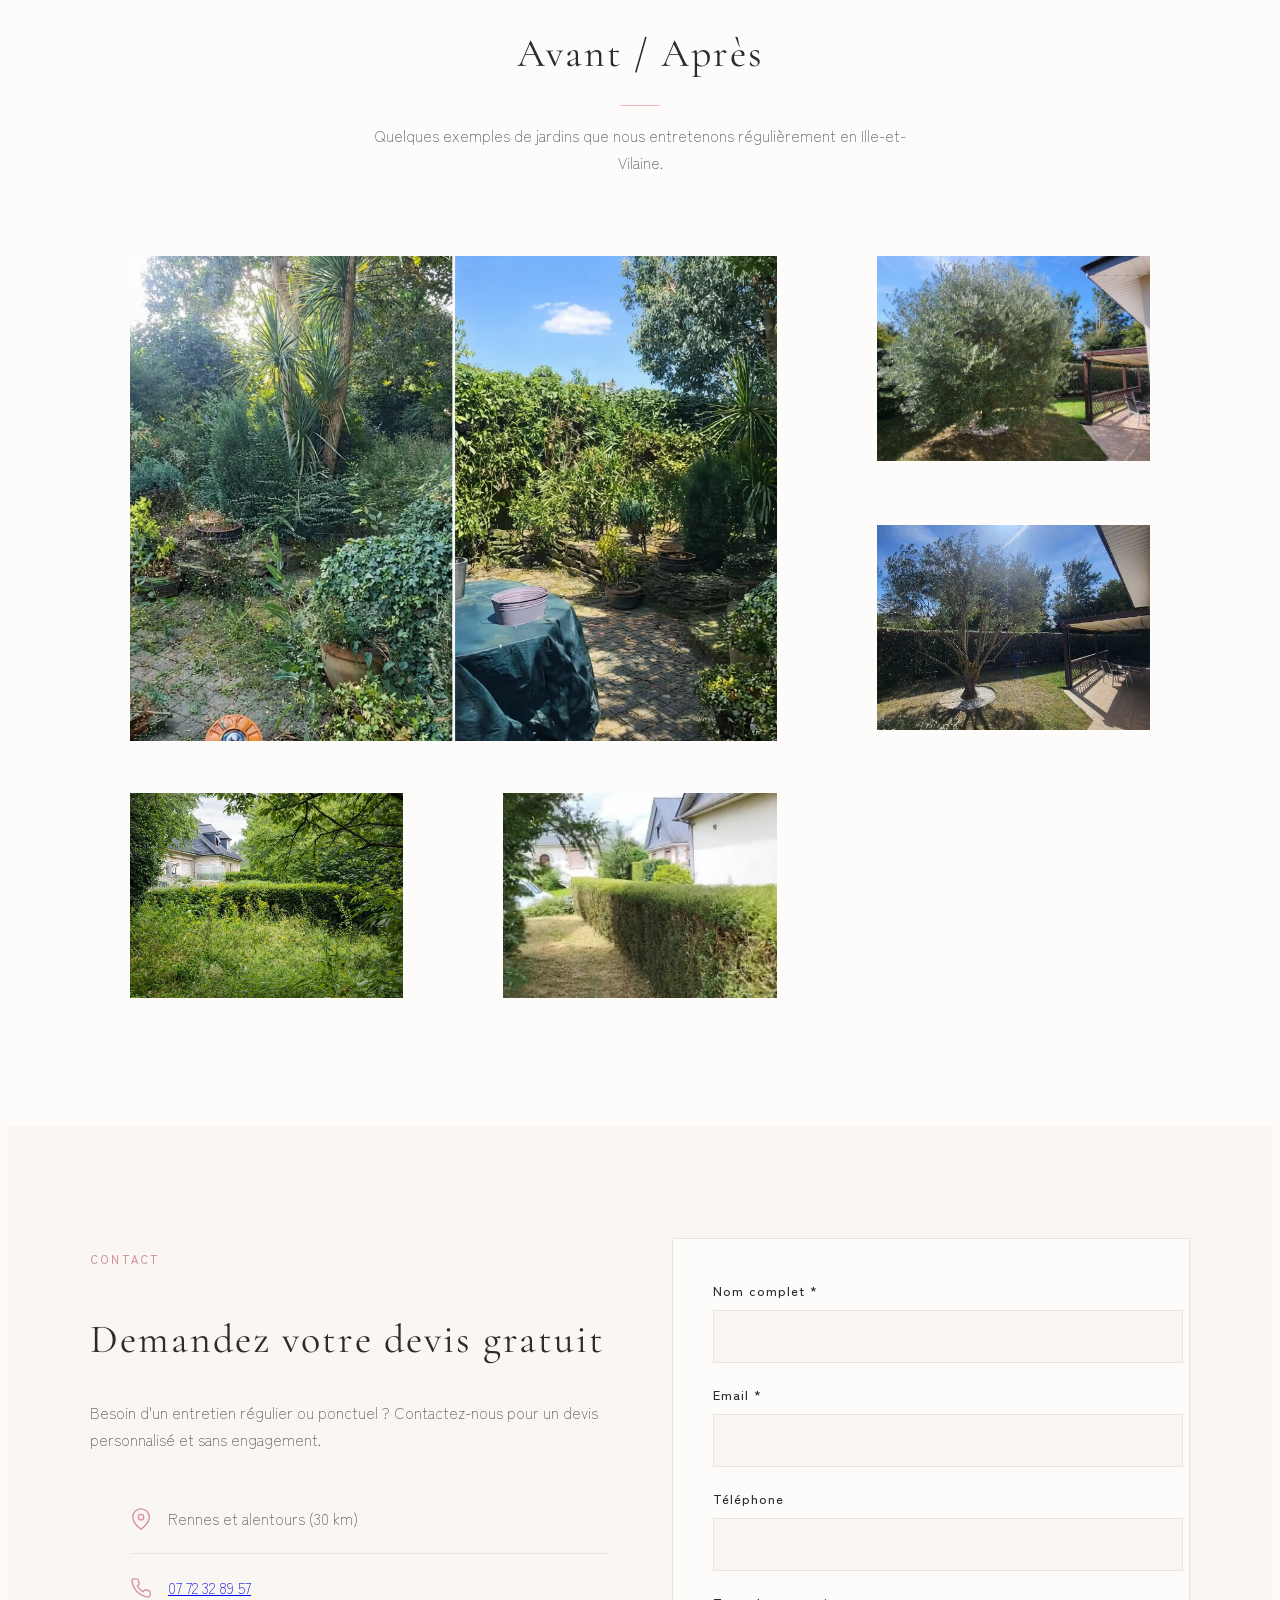
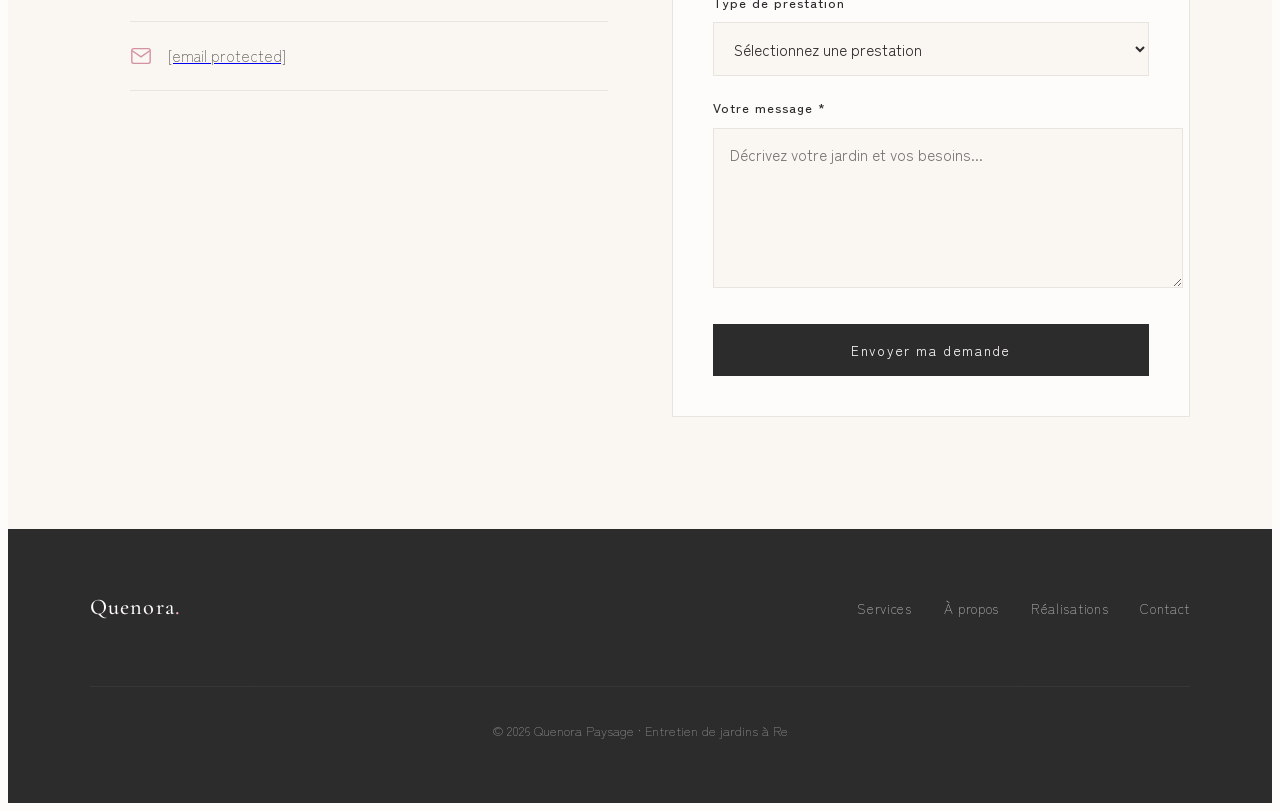
==== commit 2caac249: "Add files via upload" ====
--- a/index.html
+++ b/index.html
@@ -1,26 +1,126 @@
 <!DOCTYPE html>
 <html lang="fr">
 <head>
+    
     <meta charset="UTF-8">
     <meta name="viewport" content="width=device-width, initial-scale=1.0">
+    <meta http-equiv="X-UA-Compatible" content="IE=edge">
+    
+    
+    <title>Quenora Paysage | Entretien de jardins à Rennes - Ille-et-Vilaine</title>
     <meta name="description" content="Quenora Paysage - Entretien de jardins à Rennes. Tonte, taille, désherbage et soins de vos espaces verts en Ille-et-Vilaine. Devis gratuit.">
     <meta name="keywords" content="entretien jardin, Rennes, Ille-et-Vilaine, tonte, taille, désherbage, paysagiste">
     <meta name="author" content="Quenora Paysage">
+    <meta name="robots" content="index, follow">
+    
+    
+    <meta property="og:type" content="website">
+    <meta property="og:url" content="https://quenora-paysage.fr/">
     <meta property="og:title" content="Quenora Paysage | Entretien de jardins à Rennes">
     <meta property="og:description" content="Entretien de jardins et espaces verts en Ille-et-Vilaine.">
-    <meta property="og:type" content="website">
-    <title>Quenora Paysage | Entretien de jardins à Rennes - Ille-et-Vilaine</title>
+    <meta property="og:image" content="https://quenora-paysage.fr/img/og-image.jpg">
+    
+    
+    <meta property="twitter:card" content="summary_large_image">
+    <meta property="twitter:url" content="https://quenora-paysage.fr/">
+    <meta property="twitter:title" content="Quenora Paysage | Entretien de jardins à Rennes">
+    <meta property="twitter:description" content="Entretien de jardins et espaces verts en Ille-et-Vilaine.">
+    <meta property="twitter:image" content="https://quenora-paysage.fr/img/twitter-image.jpg">
+    
+    
+    <link rel="icon" type="image/x-icon" href="/favicon.ico">
+    <link rel="apple-touch-icon" sizes="180x180" href="/apple-touch-icon.png">
+    
+    
     <link rel="preconnect" href="https://fonts.googleapis.com">
     <link rel="preconnect" href="https://fonts.gstatic.com" crossorigin>
+    
+    
     <link href="https://fonts.googleapis.com/css2?family=Cormorant+Garamond:wght@400;500;600&family=Zen+Kaku+Gothic+New:wght@300;400;500&display=swap" rel="stylesheet">
+    
+    
     <link rel="stylesheet" href="css/style.css">
+    
+    
+    <script type="application/ld+json">
+    {
+        "@context": "https://schema.org",
+        "@type": "LocalBusiness",
+        "name": "Quenora Paysage",
+        "image": "https://quenora-paysage.fr/img/logo.png",
+        "description": "Entretien de jardins à Rennes et en Ille-et-Vilaine. Tonte, taille, désherbage.",
+        "address": {
+            "@type": "PostalAddress",
+            "addressLocality": "Rennes",
+            "addressRegion": "Bretagne",
+            "postalCode": "35000",
+            "addressCountry": "FR"
+        },
+        "telephone": "+33772328957",
+        "email": "contact@quenora-paysage.fr",
+        "priceRange": "€€",
+        "openingHoursSpecification": {
+            "@type": "OpeningHoursSpecification",
+            "dayOfWeek": ["Monday", "Tuesday", "Wednesday", "Thursday", "Friday", "Saturday"],
+            "opens": "08:00",
+            "closes": "18:00"
+        },
+        "areaServed": {
+            "@type": "GeoCircle",
+            "geoMidpoint": {
+                "@type": "GeoCoordinates",
+                "latitude": 48.1173,
+                "longitude": -1.6778
+            },
+            "geoRadius": "30000"
+        },
+        "hasOfferCatalog": {
+            "@type": "OfferCatalog",
+            "name": "Services d'entretien de jardins",
+            "itemListElement": [
+                {
+                    "@type": "Offer",
+                    "itemOffered": {
+                        "@type": "Service",
+                        "name": "Tonte de pelouse"
+                    }
+                },
+                {
+                    "@type": "Offer",
+                    "itemOffered": {
+                        "@type": "Service",
+                        "name": "Taille de haies"
+                    }
+                },
+                {
+                    "@type": "Offer",
+                    "itemOffered": {
+                        "@type": "Service",
+                        "name": "Désherbage"
+                    }
+                },
+                {
+                    "@type": "Offer",
+                    "itemOffered": {
+                        "@type": "Service",
+                        "name": "Entretien saisonnier"
+                    }
+                }
+            ]
+        }
+    }
+    </script>
 </head>
 <body>
-    <div class="sakura-container" id="sakura"></div>
-
-    <!-- Navigation -->
-    <nav class="nav">
-        <a href="#" class="nav__logo">
+    
+    <a href="#main" class="skip-link">Aller au contenu principal</a>
+
+    
+    <div class="sakura-container" id="sakura" aria-hidden="true"></div>
+
+    
+    <nav class="nav" role="navigation" aria-label="Navigation principale">
+        <a href="#" class="nav__logo" aria-label="Retour à l'accueil">
             <span class="nav__logo-text">Quenora<span class="nav__logo-accent">.</span></span>
         </a>
         <ul class="nav__links">
@@ -29,158 +129,218 @@
             <li><a href="#realisations" class="nav__link">Réalisations</a></li>
             <li><a href="#contact" class="nav__link nav__link--cta">Contact</a></li>
         </ul>
-        <button class="nav__toggle" aria-label="Menu"><span></span><span></span><span></span></button>
+        <button class="nav__toggle" aria-label="Ouvrir le menu" aria-expanded="false">
+            <span></span>
+            <span></span>
+            <span></span>
+        </button>
     </nav>
 
-    <!-- Hero Section -->
-    <section class="hero">
-        <svg class="hero__branch hero__branch--right" viewBox="0 0 400 500" fill="none" aria-hidden="true">
-            <path d="M350 20 Q 300 80, 320 150 Q 340 220, 280 280 Q 220 340, 260 420 Q 280 460, 220 480" stroke="#2C2C2C" stroke-width="8" fill="none"/>
-            <circle cx="340" cy="50" r="15" fill="#F4B4C4"/><circle cx="360" cy="80" r="12" fill="#F4B4C4"/><circle cx="330" cy="100" r="10" fill="#F4B4C4"/><circle cx="315" cy="140" r="14" fill="#F4B4C4"/><circle cx="340" cy="170" r="11" fill="#F4B4C4"/><circle cx="320" cy="200" r="13" fill="#F4B4C4"/><circle cx="300" cy="250" r="15" fill="#F4B4C4"/><circle cx="270" cy="300" r="12" fill="#F4B4C4"/><circle cx="250" cy="350" r="14" fill="#F4B4C4"/><circle cx="270" cy="400" r="11" fill="#F4B4C4"/>
-        </svg>
-        <svg class="hero__branch hero__branch--left" viewBox="0 0 400 500" fill="none" aria-hidden="true">
-            <path d="M50 480 Q 100 400, 80 320 Q 60 240, 120 180 Q 180 120, 140 50" stroke="#2C2C2C" stroke-width="8" fill="none"/>
-            <circle cx="60" cy="450" r="14" fill="#F4B4C4"/><circle cx="80" cy="400" r="12" fill="#F4B4C4"/><circle cx="70" cy="350" r="15" fill="#F4B4C4"/><circle cx="85" cy="280" r="11" fill="#F4B4C4"/><circle cx="100" cy="220" r="13" fill="#F4B4C4"/><circle cx="130" cy="160" r="14" fill="#F4B4C4"/><circle cx="150" cy="100" r="12" fill="#F4B4C4"/>
-        </svg>
-        <div class="hero__content">
-            <h1 class="hero__title">Quenora Paysage</h1>
-            <div class="hero__line"></div>
-            <p class="hero__subtitle">Entretien de jardins à Rennes</p>
-            <p class="hero__text">Nous prenons soin de vos espaces verts toute l'année. Tonte, taille, désherbage et entretien régulier en Ille-et-Vilaine.</p>
-            <div class="btn-group">
-                <a href="#contact" class="btn btn--primary">Demander un devis gratuit</a>
-                <a href="#services" class="btn btn--secondary">Nos services</a>
-            </div>
-        </div>
-    </section>
-
-    <!-- Services Section -->
-    <section class="section section--white" id="services">
-        <header class="section__header">
-            <p class="section__tag">Nos prestations</p>
-            <h2 class="section__title">Un entretien sur mesure</h2>
-            <div class="section__line"></div>
-            <p class="section__text">Des services adaptés à vos besoins pour garder votre jardin beau et sain toute l'année.</p>
-        </header>
-        <div class="services__grid">
-            <article class="service-card">
-                <svg class="service-card__icon" viewBox="0 0 24 24" fill="none" stroke="currentColor" stroke-width="1.5"><path d="M12 22c4-4 8-7.5 8-12a8 8 0 10-16 0c0 4.5 4 8 8 12z"/><circle cx="12" cy="10" r="3"/></svg>
-                <h3 class="service-card__title">Tonte de pelouse</h3>
-                <p class="service-card__text">Tonte régulière, ramassage des déchets et entretien des bordures pour une pelouse impeccable.</p>
-            </article>
-            <article class="service-card">
-                <svg class="service-card__icon" viewBox="0 0 24 24" fill="none" stroke="currentColor" stroke-width="1.5"><path d="M14.7 6.3a1 1 0 000 1.4l1.6 1.6a1 1 0 001.4 0l3.77-3.77a6 6 0 01-7.94 7.94l-6.91 6.91a2.12 2.12 0 01-3-3l6.91-6.91a6 6 0 017.94-7.94l-3.76 3.76z"/></svg>
-                <h3 class="service-card__title">Taille de haies</h3>
-                <p class="service-card__text">Taille et mise en forme de vos haies, arbustes et buissons pour un jardin soigné.</p>
-            </article>
-            <article class="service-card">
-                <svg class="service-card__icon" viewBox="0 0 24 24" fill="none" stroke="currentColor" stroke-width="1.5"><path d="M12 2L2 7l10 5 10-5-10-5zM2 17l10 5 10-5M2 12l10 5 10-5"/></svg>
-                <h3 class="service-card__title">Désherbage</h3>
-                <p class="service-card__text">Désherbage manuel ou mécanique des massifs, allées et espaces de plantation.</p>
-            </article>
-            <article class="service-card">
-                <svg class="service-card__icon" viewBox="0 0 24 24" fill="none" stroke="currentColor" stroke-width="1.5"><rect x="3" y="3" width="18" height="18" rx="2"/><path d="M3 9h18M9 21V9"/></svg>
-                <h3 class="service-card__title">Entretien saisonnier</h3>
-                <p class="service-card__text">Ramassage de feuilles, préparation hivernale, nettoyage de printemps et soins estivaux.</p>
-            </article>
-        </div>
-    </section>
-
-    <!-- About Section -->
-    <section class="section section--beige" id="about">
-        <div class="about__container">
-            <div class="about__content">
-                <p class="section__tag">À propos</p>
-                <h2 class="section__title">Votre jardin entre de bonnes mains</h2>
-                <p class="about__text">Quenora Paysage est spécialisé dans l'entretien de jardins à Rennes et dans toute l'Ille-et-Vilaine. Particuliers ou professionnels, nous prenons soin de vos espaces verts avec passion.</p>
-                <p class="about__text">Nous intervenons régulièrement ou ponctuellement selon vos besoins, avec un matériel professionnel et une approche respectueuse de l'environnement.</p>
-                <div class="about__stats">
-                    <div class="stat"><div class="stat__number">5+</div><div class="stat__label">Années d'expérience</div></div>
-                    <div class="stat"><div class="stat__number">120+</div><div class="stat__label">Clients réguliers</div></div>
-                    <div class="stat"><div class="stat__number">100%</div><div class="stat__label">Satisfaction</div></div>
+    
+    <main id="main">
+        
+        <section class="hero" aria-labelledby="hero-title">
+            <svg class="hero__branch hero__branch--right" viewBox="0 0 400 500" fill="none" aria-hidden="true">
+                <path d="M350 20 Q 300 80, 320 150 Q 340 220, 280 280 Q 220 340, 260 420 Q 280 460, 220 480" stroke="#2C2C2C" stroke-width="8" fill="none"/>
+                <circle cx="340" cy="50" r="15" fill="#F4B4C4"/><circle cx="360" cy="80" r="12" fill="#F4B4C4"/><circle cx="330" cy="100" r="10" fill="#F4B4C4"/><circle cx="315" cy="140" r="14" fill="#F4B4C4"/><circle cx="340" cy="170" r="11" fill="#F4B4C4"/><circle cx="320" cy="200" r="13" fill="#F4B4C4"/><circle cx="300" cy="250" r="15" fill="#F4B4C4"/><circle cx="270" cy="300" r="12" fill="#F4B4C4"/><circle cx="250" cy="350" r="14" fill="#F4B4C4"/><circle cx="270" cy="400" r="11" fill="#F4B4C4"/>
+            </svg>
+            <svg class="hero__branch hero__branch--left" viewBox="0 0 400 500" fill="none" aria-hidden="true">
+                <path d="M50 480 Q 100 400, 80 320 Q 60 240, 120 180 Q 180 120, 140 50" stroke="#2C2C2C" stroke-width="8" fill="none"/>
+                <circle cx="60" cy="450" r="14" fill="#F4B4C4"/><circle cx="80" cy="400" r="12" fill="#F4B4C4"/><circle cx="70" cy="350" r="15" fill="#F4B4C4"/><circle cx="85" cy="280" r="11" fill="#F4B4C4"/><circle cx="100" cy="220" r="13" fill="#F4B4C4"/><circle cx="130" cy="160" r="14" fill="#F4B4C4"/><circle cx="150" cy="100" r="12" fill="#F4B4C4"/>
+            </svg>
+            <div class="hero__content">
+                <h1 id="hero-title" class="hero__title">Quenora Paysage</h1>
+                <div class="hero__line" aria-hidden="true"></div>
+                <p class="hero__subtitle">Entretien de jardins à Rennes</p>
+                <p class="hero__text">Nous prenons soin de vos espaces verts toute l'année. Tonte, taille, désherbage et entretien régulier en Ille-et-Vilaine.</p>
+                <div class="btn-group">
+                    <a href="#contact" class="btn btn--primary">Demander un devis gratuit</a>
+                    <a href="#services" class="btn btn--secondary">Nos services</a>
                 </div>
             </div>
-            <div class="about__visual">
-                <div class="visual-block visual-block--wide"><img src="img/about-main.jpg" alt="Entretien de jardin" class="visual-block__img"></div>
-                <div class="visual-block"><img src="img/about-1.jpg" alt="Tonte de pelouse" class="visual-block__img"></div>
-                <div class="visual-block"><img src="img/about-2.jpg" alt="Taille de haies" class="visual-block__img"></div>
-            </div>
-        </div>
-    </section>
-
-    <!-- Portfolio Section -->
-    <section class="section section--white" id="realisations">
-        <header class="section__header">
-            <p class="section__tag">Nos interventions</p>
-            <h2 class="section__title">Avant / Après</h2>
-            <div class="section__line"></div>
-            <p class="section__text">Quelques exemples de jardins que nous entretenons régulièrement en Ille-et-Vilaine.</p>
-        </header>
-        <div class="portfolio__grid">
-            <article class="portfolio-item portfolio-item--large">
-                <img src="img/portfolio-1.jpg" alt="Entretien complet" class="portfolio-item__img">
-            </article>
-            <article class="portfolio-item">
-                <img src="img/portfolio-2.jpg" alt="Taille de haies" class="portfolio-item__img">
-            </article>
-            <article class="portfolio-item">
-                <img src="img/portfolio-3.jpg" alt="Tonte pelouse" class="portfolio-item__img">
-            </article>
-            <article class="portfolio-item">
-                <img src="img/portfolio-4.jpg" alt="Désherbage massifs" class="portfolio-item__img">
-            </article>
-            <article class="portfolio-item">
-                <img src="img/portfolio-5.jpg" alt="Nettoyage automne" class="portfolio-item__img">
-            </article>
-        </div>
-    </section>
-
-    <!-- Contact Section -->
-    <section class="section section--beige" id="contact">
-        <div class="contact__container">
-            <div class="contact__info">
-                <p class="section__tag">Contact</p>
-                <h2 class="contact__title">Demandez votre devis gratuit</h2>
-                <p class="contact__text">Besoin d'un entretien régulier ou ponctuel ? Contactez-nous pour un devis personnalisé et sans engagement.</p>
-                <ul class="contact__details">
-                    <li><svg viewBox="0 0 24 24" fill="none" stroke="currentColor" stroke-width="1.5"><path d="M21 10c0 7-9 13-9 13s-9-6-9-13a9 9 0 0118 0z"/><circle cx="12" cy="10" r="3"/></svg><span>Rennes et alentours (30 km)</span></li>
-                    <li><svg viewBox="0 0 24 24" fill="none" stroke="currentColor" stroke-width="1.5"><path d="M22 16.92v3a2 2 0 01-2.18 2 19.79 19.79 0 01-8.63-3.07 19.5 19.5 0 01-6-6 19.79 19.79 0 01-3.07-8.67A2 2 0 014.11 2h3a2 2 0 012 1.72 12.84 12.84 0 00.7 2.81 2 2 0 01-.45 2.11L8.09 9.91a16 16 0 006 6l1.27-1.27a2 2 0 012.11-.45 12.84 12.84 0 002.81.7A2 2 0 0122 16.92z"/></svg><span>07 72 32 89 57</span></li>
-                    <li><svg viewBox="0 0 24 24" fill="none" stroke="currentColor" stroke-width="1.5"><path d="M4 4h16c1.1 0 2 .9 2 2v12c0 1.1-.9 2-2 2H4c-1.1 0-2-.9-2-2V6c0-1.1.9-2 2-2z"/><path d="M22 6l-10 7L2 6"/></svg><span>contact@quenora-paysage.fr</span></li>
+        </section>
+
+        
+        <section class="section section--white" id="services" aria-labelledby="services-title">
+            <header class="section__header">
+                <p class="section__tag">Nos prestations</p>
+                <h2 id="services-title" class="section__title">Un entretien sur mesure</h2>
+                <div class="section__line" aria-hidden="true"></div>
+                <p class="section__text">Des services adaptés à vos besoins pour garder votre jardin beau et sain toute l'année.</p>
+            </header>
+            <div class="services__grid">
+                <article class="service-card">
+                    <svg class="service-card__icon" viewBox="0 0 24 24" fill="none" stroke="currentColor" stroke-width="1.5" aria-hidden="true">
+                        <path d="M12 22c4-4 8-7.5 8-12a8 8 0 10-16 0c0 4.5 4 8 8 12z"/>
+                        <circle cx="12" cy="10" r="3"/>
+                    </svg>
+                    <h3 class="service-card__title">Tonte de pelouse</h3>
+                    <p class="service-card__text">Tonte régulière, ramassage des déchets et entretien des bordures pour une pelouse impeccable.</p>
+                </article>
+                <article class="service-card">
+                    <svg class="service-card__icon" viewBox="0 0 24 24" fill="none" stroke="currentColor" stroke-width="1.5" aria-hidden="true">
+                        <path d="M14.7 6.3a1 1 0 000 1.4l1.6 1.6a1 1 0 001.4 0l3.77-3.77a6 6 0 01-7.94 7.94l-6.91 6.91a2.12 2.12 0 01-3-3l6.91-6.91a6 6 0 017.94-7.94l-3.76 3.76z"/>
+                    </svg>
+                    <h3 class="service-card__title">Taille de haies</h3>
+                    <p class="service-card__text">Taille et mise en forme de vos haies, arbustes et buissons pour un jardin soigné.</p>
+                </article>
+                <article class="service-card">
+                    <svg class="service-card__icon" viewBox="0 0 24 24" fill="none" stroke="currentColor" stroke-width="1.5" aria-hidden="true">
+                        <path d="M12 2L2 7l10 5 10-5-10-5zM2 17l10 5 10-5M2 12l10 5 10-5"/>
+                    </svg>
+                    <h3 class="service-card__title">Désherbage</h3>
+                    <p class="service-card__text">Désherbage manuel ou mécanique des massifs, allées et espaces de plantation.</p>
+                </article>
+                <article class="service-card">
+                    <svg class="service-card__icon" viewBox="0 0 24 24" fill="none" stroke="currentColor" stroke-width="1.5" aria-hidden="true">
+                        <rect x="3" y="3" width="18" height="18" rx="2"/>
+                        <path d="M3 9h18M9 21V9"/>
+                    </svg>
+                    <h3 class="service-card__title">Entretien saisonnier</h3>
+                    <p class="service-card__text">Ramassage de feuilles, préparation hivernale, nettoyage de printemps et soins estivaux.</p>
+                </article>
+            </div>
+        </section>
+
+        
+        <section class="section section--beige" id="about" aria-labelledby="about-title">
+            <div class="about__container">
+                <div class="about__content">
+                    <p class="section__tag">À propos</p>
+                    <h2 id="about-title" class="section__title">Votre jardin entre de bonnes mains</h2>
+                    <p class="about__text">Quenora Paysage est spécialisé dans l'entretien de jardins à Rennes et dans toute l'Ille-et-Vilaine. Particuliers ou professionnels, nous prenons soin de vos espaces verts avec passion.</p>
+                    <p class="about__text">Nous intervenons régulièrement ou ponctuellement selon vos besoins, avec un matériel professionnel et une approche respectueuse de l'environnement.</p>
+                    <div class="about__stats">
+                        <div class="stat">
+                            <div class="stat__number" aria-label="5 ans">5+</div>
+                            <div class="stat__label">Années d'expérience</div>
+                        </div>
+                        <div class="stat">
+                            <div class="stat__number" aria-label="Plus de 120 clients">120+</div>
+                            <div class="stat__label">Clients réguliers</div>
+                        </div>
+                        <div class="stat">
+                            <div class="stat__number" aria-label="100 pourcent">100%</div>
+                            <div class="stat__label">Satisfaction</div>
+                        </div>
+                    </div>
+                </div>
+                <div class="about__visual">
+                    <figure class="visual-block visual-block--wide">
+                        <img src="img/about-main.jpg" alt="Jardin entretenu avec pelouse bien tondue et haies taillées" class="visual-block__img" loading="lazy">
+                    </figure>
+                    <figure class="visual-block">
+                        <img src="img/about-1.jpg" alt="Tonte de pelouse professionnelle" class="visual-block__img" loading="lazy">
+                    </figure>
+                    <figure class="visual-block">
+                        <img src="img/about-2.jpg" alt="Taille de haies avec précision" class="visual-block__img" loading="lazy">
+                    </figure>
+                </div>
+            </div>
+        </section>
+
+        
+        <section class="section section--white" id="realisations" aria-labelledby="portfolio-title">
+            <header class="section__header">
+                <p class="section__tag">Nos interventions</p>
+                <h2 id="portfolio-title" class="section__title">Avant / Après</h2>
+                <div class="section__line" aria-hidden="true"></div>
+                <p class="section__text">Quelques exemples de jardins que nous entretenons régulièrement en Ille-et-Vilaine.</p>
+            </header>
+            <div class="portfolio__grid">
+                <figure class="portfolio-item portfolio-item--large">
+                    <img src="img/portfolio-1.jpg" alt="Transformation complète d'un jardin - Avant et après" class="portfolio-item__img" loading="lazy">
+                </figure>
+                <figure class="portfolio-item">
+                    <img src="img/portfolio-2.jpg" alt="Taille de haies avant et après" class="portfolio-item__img" loading="lazy">
+                </figure>
+                <figure class="portfolio-item">
+                    <img src="img/portfolio-3.jpg" alt="Tonte de pelouse - Résultat professionnel" class="portfolio-item__img" loading="lazy">
+                </figure>
+                <figure class="portfolio-item">
+                    <img src="img/portfolio-4.jpg" alt="Désherbage de massifs et allées" class="portfolio-item__img" loading="lazy">
+                </figure>
+                <figure class="portfolio-item">
+                    <img src="img/portfolio-5.jpg" alt="Nettoyage automnal complet" class="portfolio-item__img" loading="lazy">
+                </figure>
+            </div>
+        </section>
+
+        
+        <section class="section section--beige" id="contact" aria-labelledby="contact-title">
+            <div class="contact__container">
+                <div class="contact__info">
+                    <p class="section__tag">Contact</p>
+                    <h2 id="contact-title" class="contact__title">Demandez votre devis gratuit</h2>
+                    <p class="contact__text">Besoin d'un entretien régulier ou ponctuel ? Contactez-nous pour un devis personnalisé et sans engagement.</p>
+                    <ul class="contact__details">
+                        <li>
+                            <svg viewBox="0 0 24 24" fill="none" stroke="currentColor" stroke-width="1.5" aria-hidden="true">
+                                <path d="M21 10c0 7-9 13-9 13s-9-6-9-13a9 9 0 0118 0z"/>
+                                <circle cx="12" cy="10" r="3"/>
+                            </svg>
+                            <span>Rennes et alentours (30 km)</span>
+                        </li>
+                        <li>
+                            <svg viewBox="0 0 24 24" fill="none" stroke="currentColor" stroke-width="1.5" aria-hidden="true">
+                                <path d="M22 16.92v3a2 2 0 01-2.18 2 19.79 19.79 0 01-8.63-3.07 19.5 19.5 0 01-6-6 19.79 19.79 0 01-3.07-8.67A2 2 0 014.11 2h3a2 2 0 012 1.72 12.84 12.84 0 00.7 2.81 2 2 0 01-.45 2.11L8.09 9.91a16 16 0 006 6l1.27-1.27a2 2 0 012.11-.45 12.84 12.84 0 002.81.7A2 2 0 0122 16.92z"/>
+                            </svg>
+                            <span><a href="tel:+33772328957" class="contact__link">07 72 32 89 57</a></span>
+                        </li>
+                        <li>
+                            <svg viewBox="0 0 24 24" fill="none" stroke="currentColor" stroke-width="1.5" aria-hidden="true">
+                                <path d="M4 4h16c1.1 0 2 .9 2 2v12c0 1.1-.9 2-2 2H4c-1.1 0-2-.9-2-2V6c0-1.1.9-2 2-2z"/>
+                                <path d="M22 6l-10 7L2 6"/>
+                            </svg>
+                            <span><a href="/cdn-cgi/l/email-protection#44272b2a30252730043531212a2b36256934253d372523216a2236" class="contact__link"><span class="__cf_email__" data-cfemail="563539382237352216272333383924377b26372f25373133783024">[email&#160;protected]</span></a></span>
+                        </li>
+                    </ul>
+                </div>
+                <form class="form" action="#" method="POST" novalidate>
+                    <div class="form__group">
+                        <label class="form__label" for="name">Nom complet <span aria-label="requis">*</span></label>
+                        <input class="form__input" type="text" id="name" name="name" required aria-required="true">
+                    </div>
+                    <div class="form__group">
+                        <label class="form__label" for="email">Email <span aria-label="requis">*</span></label>
+                        <input class="form__input" type="email" id="email" name="email" required aria-required="true">
+                    </div>
+                    <div class="form__group">
+                        <label class="form__label" for="phone">Téléphone</label>
+                        <input class="form__input" type="tel" id="phone" name="phone">
+                    </div>
+                    <div class="form__group">
+                        <label class="form__label" for="service">Type de prestation</label>
+                        <select class="form__select" id="service" name="service">
+                            <option value="">Sélectionnez une prestation</option>
+                            <option value="tonte">Tonte de pelouse</option>
+                            <option value="taille">Taille de haies / arbustes</option>
+                            <option value="desherbage">Désherbage</option>
+                            <option value="entretien">Remise en état</option>
+                        </select>
+                    </div>
+                    <div class="form__group">
+                        <label class="form__label" for="message">Votre message <span aria-label="requis">*</span></label>
+                        <textarea class="form__textarea" id="message" name="message" placeholder="Décrivez votre jardin et vos besoins..." required aria-required="true"></textarea>
+                    </div>
+                    <button type="submit" class="btn btn--primary">Envoyer ma demande</button>
+                </form>
+            </div>
+        </section>
+    </main>
+
+    
+    <footer class="footer" role="contentinfo">
+        <div class="footer__container">
+            <div class="footer__logo">
+                <span class="footer__logo-text">Quenora<span class="footer__logo-accent">.</span></span>
+            </div>
+            <nav aria-label="Navigation du pied de page">
+                <ul class="footer__links">
+                    <li><a href="#services" class="footer__link">Services</a></li>
+                    <li><a href="#about" class="footer__link">À propos</a></li>
+                    <li><a href="#realisations" class="footer__link">Réalisations</a></li>
+                    <li><a href="#contact" class="footer__link">Contact</a></li>
                 </ul>
-            </div>
-            <form class="form" action="#" method="POST">
-                <div class="form__group"><label class="form__label" for="name">Nom complet</label><input class="form__input" type="text" id="name" name="name" required></div>
-                <div class="form__group"><label class="form__label" for="email">Email</label><input class="form__input" type="email" id="email" name="email" required></div>
-                <div class="form__group"><label class="form__label" for="phone">Téléphone</label><input class="form__input" type="tel" id="phone" name="phone"></div>
-                <div class="form__group"><label class="form__label" for="service">Type de prestation</label>
-                    <select class="form__select" id="service" name="service">
-                        <option value="">Sélectionnez une prestation</option>
-                        <option value="tonte">Tonte de pelouse</option>
-                        <option value="taille">Taille de haies / arbustes</option>
-                        <option value="desherbage">Désherbage</option>
-                        <option value="entretien">Remise en état</option>
-                    </select>
-                </div>
-                <div class="form__group"><label class="form__label" for="message">Votre message</label><textarea class="form__textarea" id="message" name="message" placeholder="Décrivez votre jardin et vos besoins..."></textarea></div>
-                <button type="submit" class="btn btn--primary">Envoyer ma demande</button>
-            </form>
-        </div>
-    </section>
-
-    <!-- Footer -->
-    <footer class="footer">
-        <div class="footer__container">
-            <div class="footer__logo"><span class="footer__logo-text">Quenora<span class="footer__logo-accent">.</span></span></div>
-            <ul class="footer__links">
-                <li><a href="#services" class="footer__link">Services</a></li>
-                <li><a href="#about" class="footer__link">À propos</a></li>
-                <li><a href="#realisations" class="footer__link">Réalisations</a></li>
-                <li><a href="#contact" class="footer__link">Contact</a></li>
-            </ul>
-            <p class="footer__copy">© 2026 Quenora Paysage · Entretien de jardins à Rennes · Ille-et-Vilaine · Réalisé par Dylan Manogil</p>
-        </div>
-    </footer>
-
-    <script src="js/main.js"></script>
-</body>
-</html>
+            </nav>
+            <p class="footer__copy">© 2026 Quenora Paysage · Entretien de jardins à Re
--- a/css/style.css
+++ b/css/style.css
@@ -0,0 +1,825 @@
+
+:root {
+    --rose-sakura: #F4B4C4;
+    --rose-pale: #FDEEF2;
+    --rose-fonce: #D4919F;
+    --noir-branche: #2C2C2C;
+    --gris-doux: #4A4A4A;
+    --blanc-creme: #FEFCFA;
+    --beige-washi: #FAF7F2;
+    --gris-clair: #E8E4DF;
+    
+    --font-title: 'Cormorant Garamond', serif;
+    --font-body: 'Zen Kaku Gothic New', sans-serif;
+    --font-weight-light: 300;
+    --font-weight-regular: 400;
+    --font-weight-medium: 500;
+    --font-weight-semibold: 600;
+    
+    --spacing-xs: 0.5rem;
+    --spacing-sm: 1rem;
+    --spacing-md: 1.5rem;
+    --spacing-lg: 2rem;
+    --spacing-xl: 3rem;
+    --spacing-2xl: 4rem;
+    --spacing-3xl: 7rem;
+    
+    --transition-fast: 0.2s ease;
+    --transition-base: 0.3s ease;
+    --transition-slow: 0.4s ease;
+    
+    --breakpoint-mobile: 480px;
+    --breakpoint-tablet: 768px;
+    --breakpoint-desktop: 968px;
+    
+    --z-sakura: 1000;
+    --z-nav: 100;
+    --z-content: 1;
+}
+
+    margin: 0;
+    padding: 0;
+    box-sizing: border-box;
+}
+
+html {
+    scroll-behavior: smooth;
+    -webkit-font-smoothing: antialiased;
+    -moz-osx-font-smoothing: grayscale;
+}
+
+body {
+    font-family: var(--font-body);
+    font-weight: var(--font-weight-light);
+    color: var(--noir-branche);
+    background-color: var(--blanc-creme);
+    line-height: 1.8;
+    overflow-x: hidden;
+}
+
+h1, h2, h3 {
+    font-family: var(--font-title);
+    font-weight: var(--font-weight-regular);
+    letter-spacing: 0.05em;
+}
+
+img {
+    max-width: 100%;
+    height: auto;
+    display: block;
+}
+
+@keyframes fall {
+    from {
+        transform: translateY(-10vh) rotate(0deg) translateX(0);
+        opacity: 0.7;
+    }
+    to {
+        transform: translateY(110vh) rotate(720deg) translateX(100px);
+        opacity: 0;
+    }
+}
+
+@keyframes fadeIn {
+    from { opacity: 0; }
+    to { opacity: 1; }
+}
+
+@keyframes fadeInUp {
+    from {
+        opacity: 0;
+        transform: translateY(25px);
+    }
+    to {
+        opacity: 1;
+        transform: translateY(0);
+    }
+}
+
+.sakura-container {
+    position: fixed;
+    inset: 0;
+    pointer-events: none;
+    z-index: var(--z-sakura);
+    overflow: hidden;
+}
+
+.petal {
+    position: absolute;
+    width: 12px;
+    height: 12px;
+    background: var(--rose-sakura);
+    border-radius: 50% 0 50% 50%;
+    opacity: 0.7;
+    animation: fall linear infinite;
+    will-change: transform, opacity;
+}
+
+.nav {
+    position: fixed;
+    top: 0;
+    left: 0;
+    right: 0;
+    z-index: var(--z-nav);
+    padding: var(--spacing-sm) var(--spacing-2xl);
+    display: flex;
+    justify-content: space-between;
+    align-items: center;
+    background: rgba(254, 252, 250, 0.92);
+    backdrop-filter: blur(12px);
+    border-bottom: 1px solid var(--gris-clair);
+}
+
+.nav__logo {
+    display: flex;
+    align-items: center;
+    gap: 0.75rem;
+    text-decoration: none;
+}
+
+.nav__logo-text {
+    font-family: var(--font-title);
+    font-size: 1.5rem;
+    font-weight: var(--font-weight-medium);
+    color: var(--noir-branche);
+    letter-spacing: 0.05em;
+}
+
+.nav__logo-accent {
+    color: var(--rose-sakura);
+}
+
+.nav__links {
+    display: flex;
+    gap: 2.5rem;
+    list-style: none;
+}
+
+.nav__link {
+    text-decoration: none;
+    color: var(--gris-doux);
+    font-size: 0.85rem;
+    font-weight: var(--font-weight-regular);
+    letter-spacing: 0.08em;
+    transition: color var(--transition-base);
+    position: relative;
+}
+
+.nav__link::after {
+    content: '';
+    position: absolute;
+    bottom: -6px;
+    left: 50%;
+    transform: translateX(-50%);
+    width: 4px;
+    height: 4px;
+    background: var(--rose-sakura);
+    border-radius: 50%;
+    opacity: 0;
+    transition: opacity var(--transition-base);
+}
+
+.nav__link:hover {
+    color: var(--noir-branche);
+}
+
+.nav__link:hover::after {
+    opacity: 1;
+}
+
+.nav__link--cta {
+    background: var(--noir-branche);
+    color: var(--blanc-creme);
+    padding: 0.7rem 1.5rem;
+}
+
+.nav__link--cta::after {
+    display: none;
+}
+
+.nav__link--cta:hover {
+    background: var(--rose-fonce);
+}
+
+.nav__toggle {
+    display: none;
+    flex-direction: column;
+    gap: 5px;
+    cursor: pointer;
+    padding: 5px;
+    background: none;
+    border: none;
+}
+
+.nav__toggle span {
+    width: 24px;
+    height: 2px;
+    background: var(--noir-branche);
+    transition: var(--transition-slow);
+}
+
+.hero {
+    min-height: 100vh;
+    display: flex;
+    align-items: center;
+    justify-content: center;
+    padding: 8rem var(--spacing-2xl) var(--spacing-2xl);
+    background: var(--beige-washi);
+    position: relative;
+    overflow: hidden;
+}
+
+.hero__branch {
+    position: absolute;
+    opacity: 0.15;
+    pointer-events: none;
+}
+
+.hero__branch--right {
+    top: -5%;
+    right: -5%;
+    width: 45%;
+    transform: rotate(15deg);
+}
+
+.hero__branch--left {
+    bottom: -10%;
+    left: -10%;
+    width: 40%;
+    transform: rotate(-30deg) scaleX(-1);
+}
+
+.hero__content {
+    text-align: center;
+    max-width: 700px;
+    position: relative;
+    z-index: var(--z-content);
+}
+
+.hero__title {
+    font-size: clamp(2.5rem, 5vw, 4rem);
+    line-height: 1.2;
+    color: var(--noir-branche);
+    margin-bottom: var(--spacing-sm);
+    opacity: 0;
+    animation: fadeInUp 0.8s ease-out 0.3s forwards;
+}
+
+.hero__line {
+    width: 60px;
+    height: 1px;
+    background: var(--rose-sakura);
+    margin: 0 auto var(--spacing-md);
+    opacity: 0;
+    animation: fadeIn 0.8s ease-out 0.7s forwards;
+}
+
+.hero__subtitle {
+    font-size: 1.2rem;
+    font-weight: var(--font-weight-regular);
+    letter-spacing: 0.15em;
+    text-transform: uppercase;
+    color: var(--rose-fonce);
+    margin-bottom: var(--spacing-md);
+    opacity: 0;
+    animation: fadeInUp 0.8s ease-out 0.6s forwards;
+}
+
+.hero__text {
+    font-size: 1.05rem;
+    color: var(--gris-doux);
+    margin-bottom: 2.5rem;
+    opacity: 0;
+    animation: fadeInUp 0.8s ease-out 0.7s forwards;
+}
+
+.btn-group {
+    display: flex;
+    gap: var(--spacing-sm);
+    justify-content: center;
+    flex-wrap: wrap;
+    opacity: 0;
+    animation: fadeInUp 0.8s ease-out 0.9s forwards;
+}
+
+.btn {
+    display: inline-block;
+    padding: var(--spacing-sm) 2.5rem;
+    font-family: var(--font-body);
+    font-size: 0.85rem;
+    font-weight: var(--font-weight-regular);
+    letter-spacing: 0.1em;
+    text-decoration: none;
+    border: none;
+    cursor: pointer;
+    transition: all var(--transition-slow);
+}
+
+.btn--primary {
+    background: var(--noir-branche);
+    color: var(--blanc-creme);
+}
+
+.btn--primary:hover {
+    background: var(--rose-fonce);
+    transform: translateY(-2px);
+}
+
+.btn--secondary {
+    background: transparent;
+    color: var(--noir-branche);
+    border: 1px solid var(--noir-branche);
+}
+
+.btn--secondary:hover {
+    background: var(--noir-branche);
+    color: var(--blanc-creme);
+}
+
+.section {
+    padding: var(--spacing-3xl) var(--spacing-2xl);
+}
+
+.section--white {
+    background: var(--blanc-creme);
+}
+
+.section--beige {
+    background: var(--beige-washi);
+}
+
+.section--dark {
+    background: var(--noir-branche);
+    color: var(--blanc-creme);
+}
+
+.section__header {
+    text-align: center;
+    max-width: 550px;
+    margin: 0 auto var(--spacing-2xl);
+}
+
+.section__tag {
+    font-size: 0.7rem;
+    font-weight: var(--font-weight-medium);
+    letter-spacing: 0.2em;
+    text-transform: uppercase;
+    color: var(--rose-fonce);
+    margin-bottom: var(--spacing-sm);
+}
+
+.section--dark .section__tag {
+    color: var(--rose-sakura);
+}
+
+.section__title {
+    font-size: clamp(1.8rem, 3.5vw, 2.5rem);
+    color: var(--noir-branche);
+    margin-bottom: var(--spacing-sm);
+}
+
+.section--dark .section__title {
+    color: var(--blanc-creme);
+}
+
+.section__line {
+    width: 40px;
+    height: 1px;
+    background: var(--rose-sakura);
+    margin: var(--spacing-sm) auto;
+}
+
+.section__text {
+    color: var(--gris-doux);
+    font-size: 0.95rem;
+}
+
+.services__grid {
+    display: grid;
+    grid-template-columns: repeat(auto-fit, minmax(280px, 1fr));
+    gap: var(--spacing-lg);
+    max-width: 1100px;
+    margin: 0 auto;
+}
+
+.service-card {
+    padding: 2.5rem var(--spacing-lg);
+    background: var(--beige-washi);
+    border: 1px solid var(--gris-clair);
+    text-align: center;
+    transition: all var(--transition-slow);
+    position: relative;
+}
+
+.service-card::before {
+    content: '';
+    position: absolute;
+    top: 0;
+    left: 50%;
+    transform: translateX(-50%);
+    width: 30px;
+    height: 3px;
+    background: var(--rose-sakura);
+    opacity: 0;
+    transition: opacity var(--transition-slow);
+}
+
+.service-card:hover {
+    transform: translateY(-8px);
+    box-shadow: 0 15px 40px rgba(44, 44, 44, 0.08);
+}
+
+.service-card:hover::before {
+    opacity: 1;
+}
+
+.service-card__icon {
+    width: 50px;
+    height: 50px;
+    color: var(--rose-fonce);
+    margin: 0 auto var(--spacing-md);
+    transition: transform var(--transition-slow);
+}
+
+.service-card:hover .service-card__icon {
+    transform: scale(1.1);
+}
+
+.service-card__title {
+    font-size: 1.3rem;
+    color: var(--noir-branche);
+    margin-bottom: var(--spacing-sm);
+}
+
+.service-card__text {
+    font-size: 0.9rem;
+    color: var(--gris-doux);
+    line-height: 1.7;
+}
+
+.about__container {
+    max-width: 1100px;
+    margin: 0 auto;
+    display: grid;
+    grid-template-columns: 1fr 1fr;
+    gap: var(--spacing-2xl);
+    align-items: center;
+}
+
+.about__text {
+    margin-bottom: var(--spacing-md);
+    color: var(--gris-doux);
+    font-size: 0.95rem;
+}
+
+.about__stats {
+    display: flex;
+    gap: var(--spacing-xl);
+    margin-top: var(--spacing-lg);
+}
+
+.stat {
+    text-align: center;
+}
+
+.stat__number {
+    font-family: var(--font-title);
+    font-size: 2.5rem;
+    font-weight: var(--font-weight-regular);
+    color: var(--rose-fonce);
+    line-height: 1;
+}
+
+.stat__label {
+    font-size: 0.8rem;
+    color: var(--gris-doux);
+    margin-top: var(--spacing-xs);
+    letter-spacing: 0.05em;
+}
+
+.about__visual {
+    display: grid;
+    grid-template-columns: 1fr 1fr;
+    gap: var(--spacing-sm);
+}
+
+.visual-block {
+    aspect-ratio: 1;
+    overflow: hidden;
+}
+
+.visual-block--wide {
+    grid-column: span 2;
+    aspect-ratio: 2/1;
+}
+
+.visual-block__img {
+    width: 100%;
+    height: 100%;
+    object-fit: cover;
+    transition: transform var(--transition-slow);
+}
+
+.visual-block:hover .visual-block__img {
+    transform: scale(1.05);
+}
+
+.portfolio__grid {
+    display: grid;
+    grid-template-columns: repeat(auto-fit, minmax(300px, 1fr));
+    gap: 1.25rem;
+    max-width: 1100px;
+    margin: 0 auto;
+}
+
+.portfolio-item {
+    position: relative;
+    aspect-ratio: 4/3;
+    overflow: hidden;
+    cursor: pointer;
+}
+
+.portfolio-item--large {
+    grid-column: span 2;
+    grid-row: span 2;
+}
+
+.portfolio-item::before {
+    content: '';
+    position: absolute;
+    inset: 0;
+    background: linear-gradient(to top, rgba(44, 44, 44, 0.85) 0%, transparent 50%);
+    opacity: 0;
+    transition: opacity var(--transition-slow);
+    z-index: 1;
+}
+
+.portfolio-item:hover::before {
+    opacity: 1;
+}
+
+.portfolio-item__img {
+    width: 100%;
+    height: 100%;
+    object-fit: cover;
+    transition: transform var(--transition-slow);
+}
+
+.portfolio-item:hover .portfolio-item__img {
+    transform: scale(1.05);
+}
+
+.contact__container {
+    max-width: 1100px;
+    margin: 0 auto;
+    display: grid;
+    grid-template-columns: 1fr 1fr;
+    gap: var(--spacing-2xl);
+}
+
+.contact__title {
+    font-size: clamp(1.8rem, 3.5vw, 2.5rem);
+    color: var(--noir-branche);
+    margin-bottom: var(--spacing-md);
+}
+
+.contact__text {
+    color: var(--gris-doux);
+    margin-bottom: var(--spacing-lg);
+    font-size: 0.95rem;
+}
+
+.contact__details {
+    list-style: none;
+}
+
+.contact__details li {
+    display: flex;
+    align-items: center;
+    gap: var(--spacing-sm);
+    padding: 1.25rem 0;
+    border-bottom: 1px solid var(--gris-clair);
+}
+
+.contact__details svg {
+    width: 22px;
+    height: 22px;
+    color: var(--rose-fonce);
+    flex-shrink: 0;
+}
+
+.contact__details span {
+    font-size: 0.95rem;
+    color: var(--gris-doux);
+}
+
+.form {
+    background: var(--blanc-creme);
+    padding: 2.5rem;
+    border: 1px solid var(--gris-clair);
+}
+
+.form__group {
+    margin-bottom: 1.25rem;
+}
+
+.form__label {
+    display: block;
+    font-size: 0.8rem;
+    font-weight: var(--font-weight-medium);
+    letter-spacing: 0.08em;
+    color: var(--noir-branche);
+    margin-bottom: var(--spacing-xs);
+}
+
+.form__input,
+.form__textarea,
+.form__select {
+    width: 100%;
+    padding: 0.9rem var(--spacing-sm);
+    font-family: var(--font-body);
+    font-size: 0.95rem;
+    border: 1px solid var(--gris-clair);
+    background: var(--beige-washi);
+    transition: border-color var(--transition-base);
+    color: var(--noir-branche);
+}
+
+.form__input:focus,
+.form__textarea:focus,
+.form__select:focus {
+    outline: none;
+    border-color: var(--rose-sakura);
+}
+
+.form__textarea {
+    min-height: 130px;
+    resize: vertical;
+}
+
+.form .btn {
+    width: 100%;
+    margin-top: var(--spacing-xs);
+}
+
+.footer {
+    background: var(--noir-branche);
+    color: var(--blanc-creme);
+    padding: var(--spacing-xl) var(--spacing-2xl);
+}
+
+.footer__container {
+    max-width: 1100px;
+    margin: 0 auto;
+    display: flex;
+    justify-content: space-between;
+    align-items: center;
+    flex-wrap: wrap;
+    gap: var(--spacing-lg);
+}
+
+.footer__logo-text {
+    font-family: var(--font-title);
+    font-size: 1.4rem;
+    font-weight: var(--font-weight-medium);
+    letter-spacing: 0.05em;
+    color: var(--blanc-creme);
+}
+
+.footer__logo-accent {
+    color: var(--rose-sakura);
+}
+
+.footer__links {
+    display: flex;
+    gap: var(--spacing-lg);
+    list-style: none;
+}
+
+.footer__link {
+    color: var(--blanc-creme);
+    text-decoration: none;
+    font-size: 0.85rem;
+    opacity: 0.7;
+    transition: opacity var(--transition-base);
+    letter-spacing: 0.05em;
+}
+
+.footer__link:hover {
+    opacity: 1;
+}
+
+.footer__copy {
+    width: 100%;
+    text-align: center;
+    padding-top: var(--spacing-lg);
+    margin-top: var(--spacing-sm);
+    border-top: 1px solid rgba(255, 255, 255, 0.1);
+    font-size: 0.8rem;
+    opacity: 0.5;
+}
+
+.is-visible {
+    opacity: 1 !important;
+    transform: translateY(0) !important;
+}
+
+@media (max-width: 968px) {
+    :root {
+        --spacing-2xl: 2rem;
+        --spacing-3xl: 5rem;
+    }
+
+    .nav {
+        padding: var(--spacing-sm) var(--spacing-lg);
+    }
+
+    .nav__links {
+        display: none;
+    }
+
+    .nav__toggle {
+        display: flex;
+    }
+
+    .hero,
+    .section {
+        padding: var(--spacing-3xl) var(--spacing-lg);
+    }
+
+    .services__grid {
+        grid-template-columns: 1fr;
+    }
+
+    .about__container,
+    .contact__container {
+        grid-template-columns: 1fr;
+        gap: var(--spacing-xl);
+    }
+
+    .portfolio__grid {
+        grid-template-columns: 1fr;
+    }
+
+    .portfolio-item--large {
+        grid-column: span 1;
+        grid-row: span 1;
+    }
+
+    .about__stats {
+        gap: var(--spacing-lg);
+    }
+
+    .footer {
+        padding: var(--spacing-lg);
+    }
+
+    .footer__container {
+        justify-content: center;
+        text-align: center;
+    }
+
+    .footer__links {
+        justify-content: center;
+    }
+}
+
+@media (max-width: 480px) {
+    .about__stats {
+        flex-direction: column;
+        gap: var(--spacing-md);
+    }
+
+    .btn-group {
+        flex-direction: column;
+        align-items: stretch;
+    }
+
+    .btn {
+        width: 100%;
+        text-align: center;
+    }
+
+    .form {
+        padding: var(--spacing-md);
+    }
+}
+
+@media print {
+    .nav,
+    .sakura-container,
+    .hero__branch,
+    .btn,
+    .footer {
+        display: none;
+    }
+
+    body {
+        background: white;
+        color: black;
+    }
+
+    .section {
+        page-break-inside: avoid;
+    }
+}
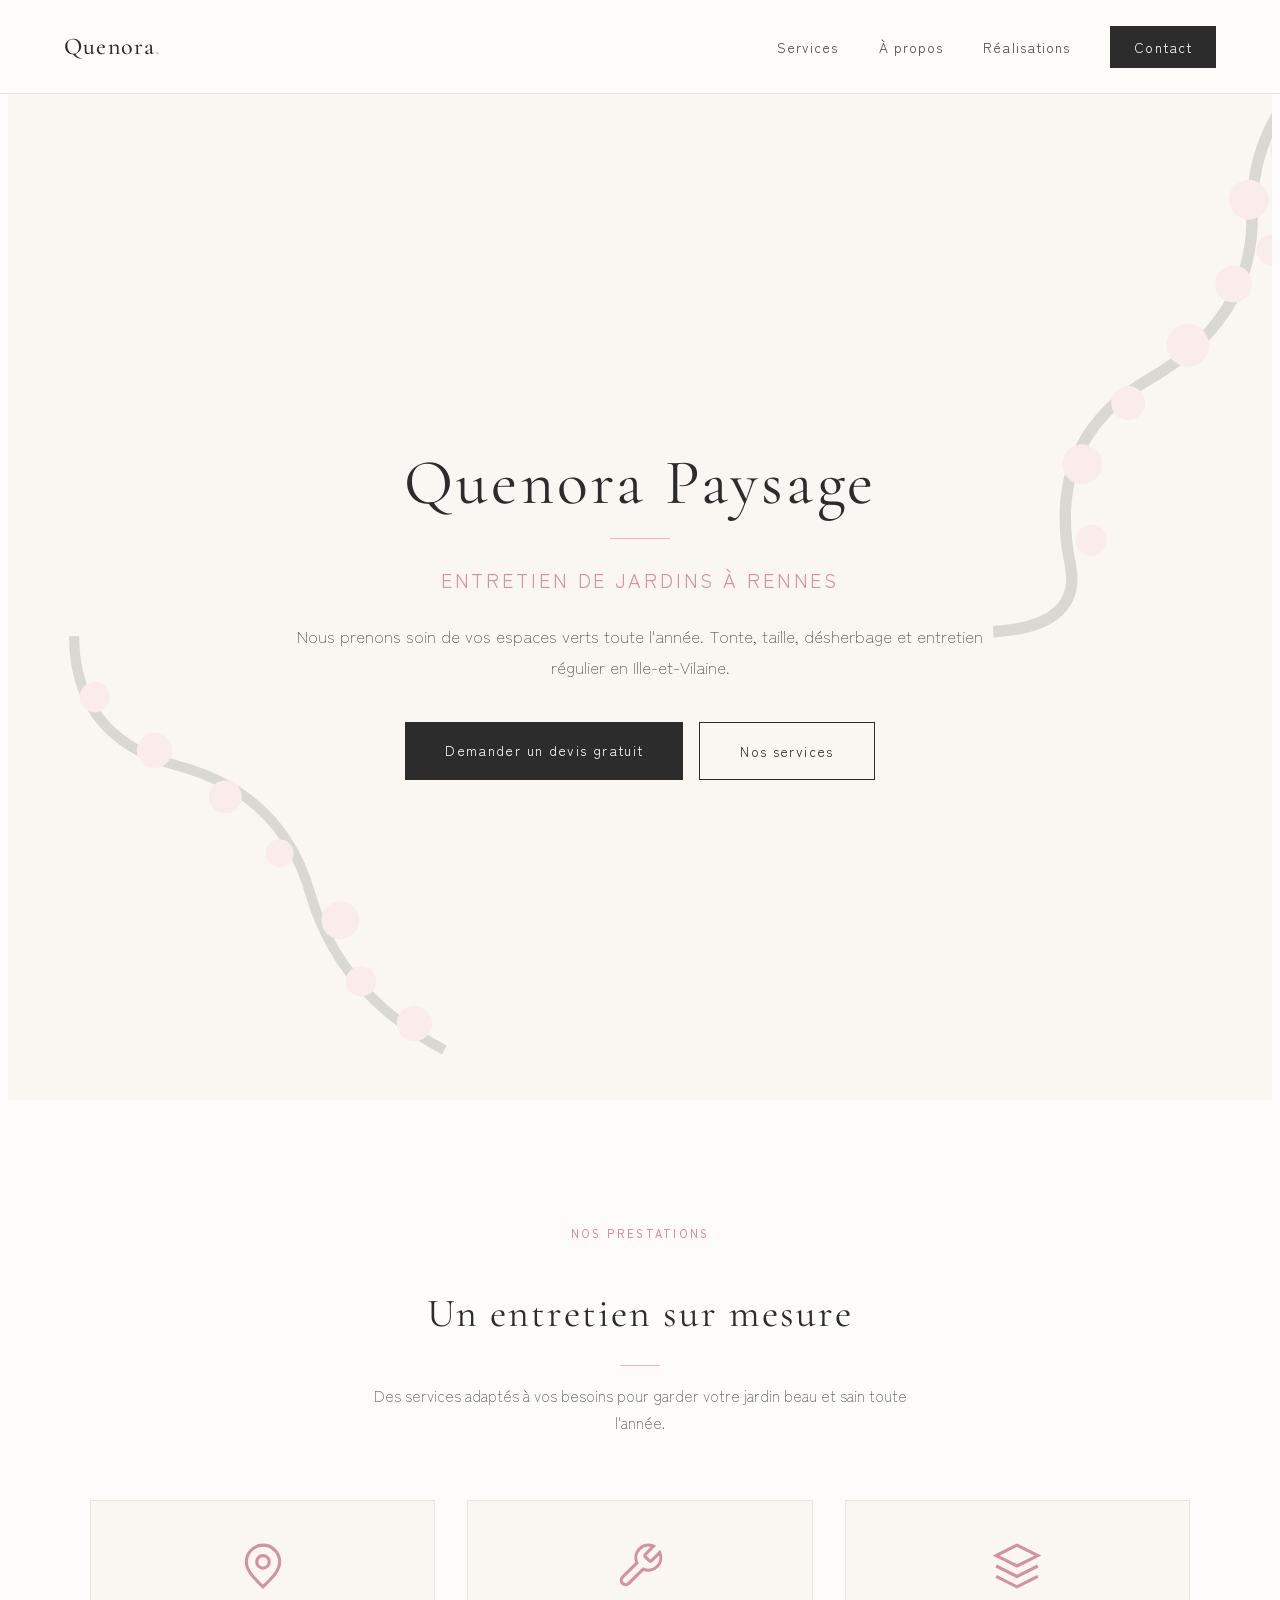
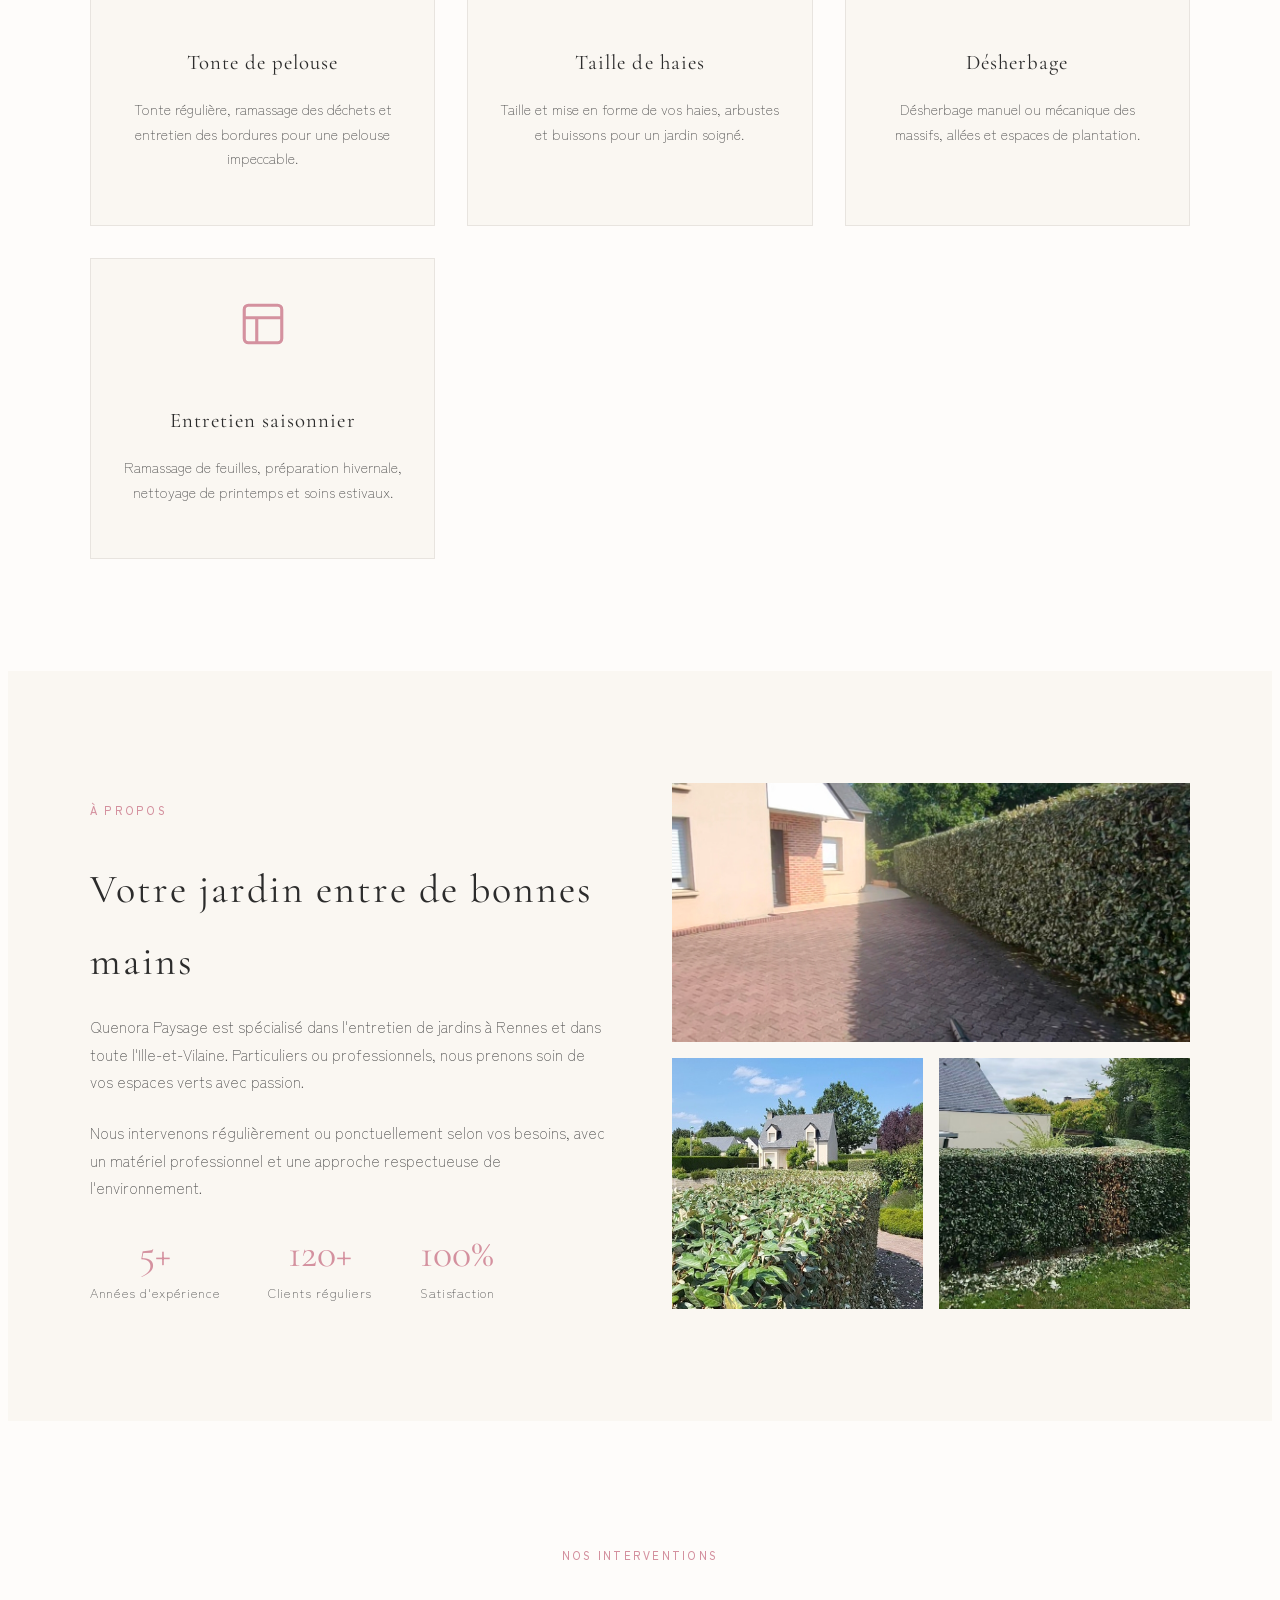
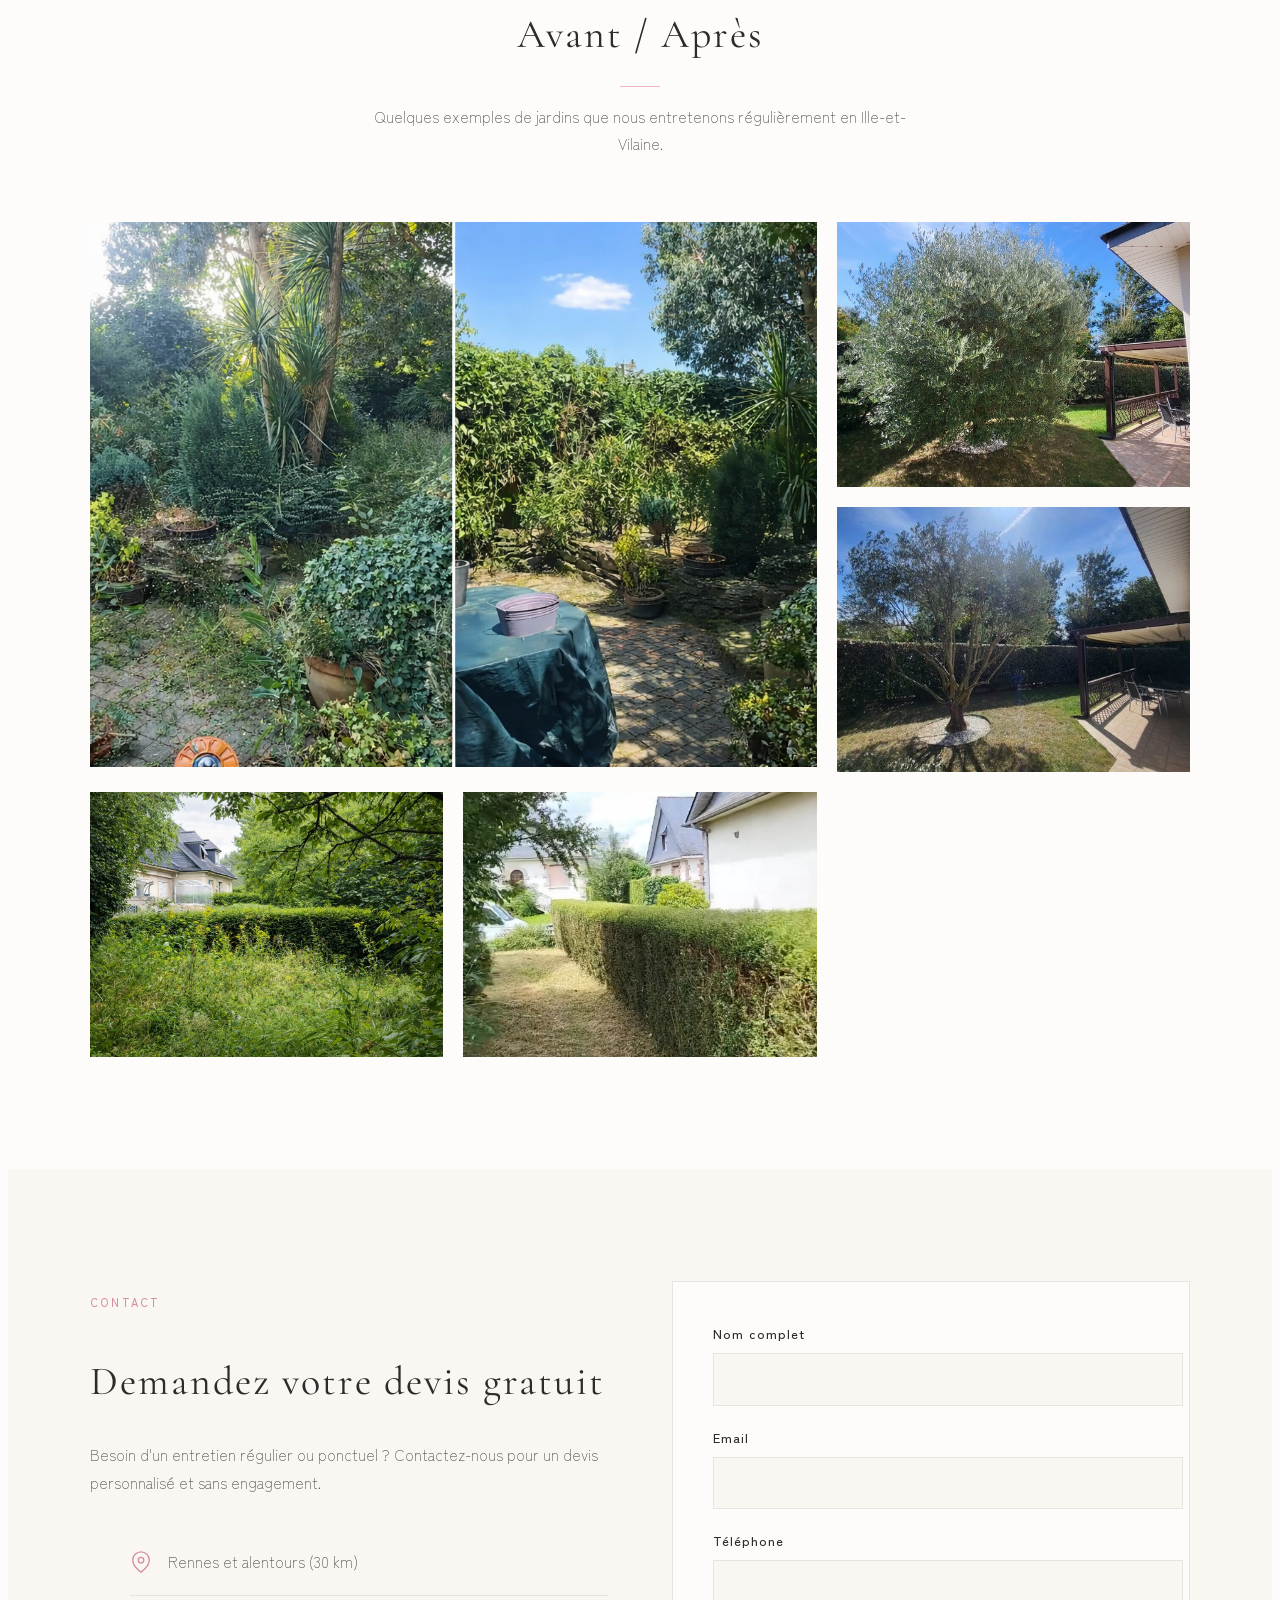
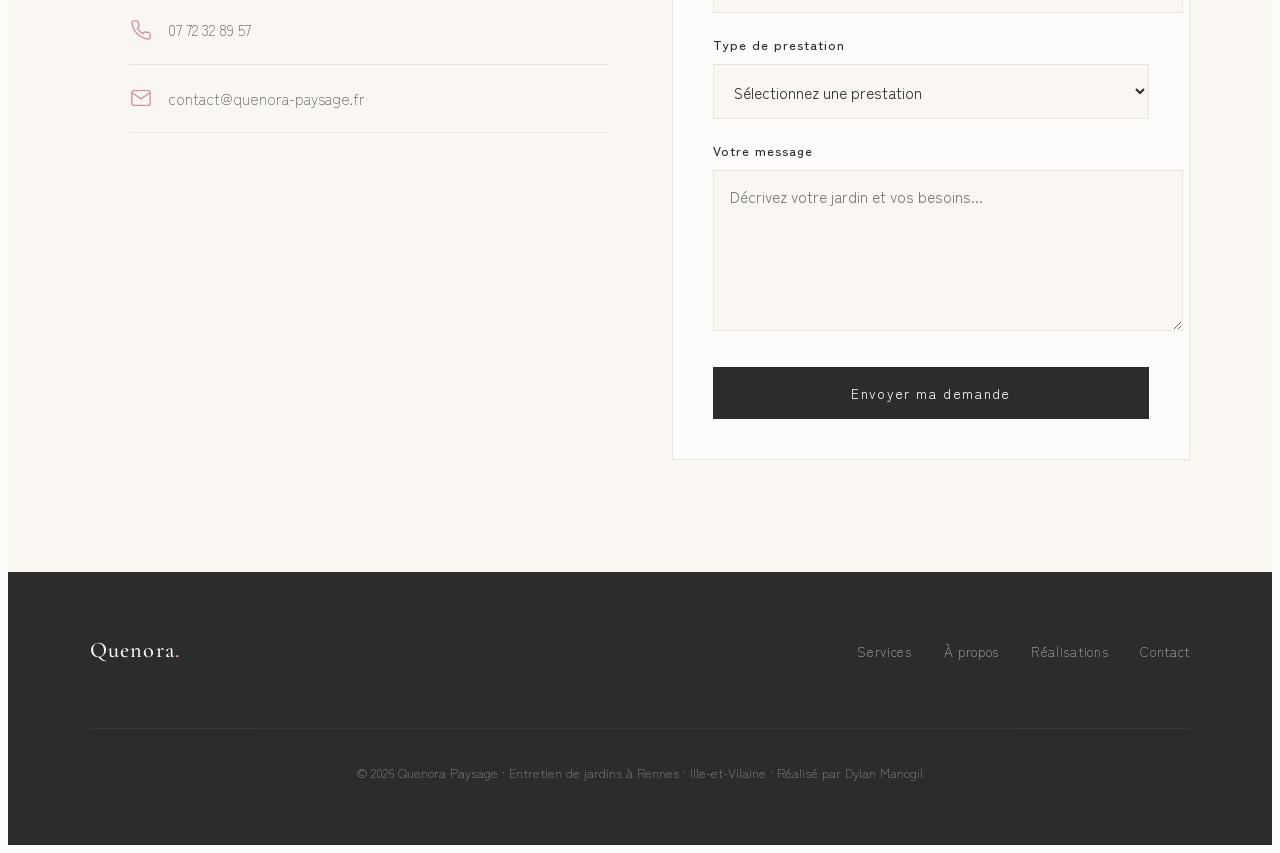
==== commit e336b9d2: "Add files via upload" ====
--- a/index.html
+++ b/index.html
@@ -1,126 +1,25 @@
 <!DOCTYPE html>
 <html lang="fr">
 <head>
-    
     <meta charset="UTF-8">
     <meta name="viewport" content="width=device-width, initial-scale=1.0">
-    <meta http-equiv="X-UA-Compatible" content="IE=edge">
-    
-    
-    <title>Quenora Paysage | Entretien de jardins à Rennes - Ille-et-Vilaine</title>
     <meta name="description" content="Quenora Paysage - Entretien de jardins à Rennes. Tonte, taille, désherbage et soins de vos espaces verts en Ille-et-Vilaine. Devis gratuit.">
     <meta name="keywords" content="entretien jardin, Rennes, Ille-et-Vilaine, tonte, taille, désherbage, paysagiste">
     <meta name="author" content="Quenora Paysage">
-    <meta name="robots" content="index, follow">
-    
-    
-    <meta property="og:type" content="website">
-    <meta property="og:url" content="https://quenora-paysage.fr/">
     <meta property="og:title" content="Quenora Paysage | Entretien de jardins à Rennes">
     <meta property="og:description" content="Entretien de jardins et espaces verts en Ille-et-Vilaine.">
-    <meta property="og:image" content="https://quenora-paysage.fr/img/og-image.jpg">
-    
-    
-    <meta property="twitter:card" content="summary_large_image">
-    <meta property="twitter:url" content="https://quenora-paysage.fr/">
-    <meta property="twitter:title" content="Quenora Paysage | Entretien de jardins à Rennes">
-    <meta property="twitter:description" content="Entretien de jardins et espaces verts en Ille-et-Vilaine.">
-    <meta property="twitter:image" content="https://quenora-paysage.fr/img/twitter-image.jpg">
-    
-    
-    <link rel="icon" type="image/x-icon" href="/favicon.ico">
-    <link rel="apple-touch-icon" sizes="180x180" href="/apple-touch-icon.png">
-    
-    
+    <meta property="og:type" content="website">
+    <title>Quenora Paysage | Entretien de jardins à Rennes - Ille-et-Vilaine</title>
     <link rel="preconnect" href="https://fonts.googleapis.com">
     <link rel="preconnect" href="https://fonts.gstatic.com" crossorigin>
-    
-    
     <link href="https://fonts.googleapis.com/css2?family=Cormorant+Garamond:wght@400;500;600&family=Zen+Kaku+Gothic+New:wght@300;400;500&display=swap" rel="stylesheet">
-    
-    
     <link rel="stylesheet" href="css/style.css">
-    
-    
-    <script type="application/ld+json">
-    {
-        "@context": "https://schema.org",
-        "@type": "LocalBusiness",
-        "name": "Quenora Paysage",
-        "image": "https://quenora-paysage.fr/img/logo.png",
-        "description": "Entretien de jardins à Rennes et en Ille-et-Vilaine. Tonte, taille, désherbage.",
-        "address": {
-            "@type": "PostalAddress",
-            "addressLocality": "Rennes",
-            "addressRegion": "Bretagne",
-            "postalCode": "35000",
-            "addressCountry": "FR"
-        },
-        "telephone": "+33772328957",
-        "email": "contact@quenora-paysage.fr",
-        "priceRange": "€€",
-        "openingHoursSpecification": {
-            "@type": "OpeningHoursSpecification",
-            "dayOfWeek": ["Monday", "Tuesday", "Wednesday", "Thursday", "Friday", "Saturday"],
-            "opens": "08:00",
-            "closes": "18:00"
-        },
-        "areaServed": {
-            "@type": "GeoCircle",
-            "geoMidpoint": {
-                "@type": "GeoCoordinates",
-                "latitude": 48.1173,
-                "longitude": -1.6778
-            },
-            "geoRadius": "30000"
-        },
-        "hasOfferCatalog": {
-            "@type": "OfferCatalog",
-            "name": "Services d'entretien de jardins",
-            "itemListElement": [
-                {
-                    "@type": "Offer",
-                    "itemOffered": {
-                        "@type": "Service",
-                        "name": "Tonte de pelouse"
-                    }
-                },
-                {
-                    "@type": "Offer",
-                    "itemOffered": {
-                        "@type": "Service",
-                        "name": "Taille de haies"
-                    }
-                },
-                {
-                    "@type": "Offer",
-                    "itemOffered": {
-                        "@type": "Service",
-                        "name": "Désherbage"
-                    }
-                },
-                {
-                    "@type": "Offer",
-                    "itemOffered": {
-                        "@type": "Service",
-                        "name": "Entretien saisonnier"
-                    }
-                }
-            ]
-        }
-    }
-    </script>
 </head>
 <body>
-    
-    <a href="#main" class="skip-link">Aller au contenu principal</a>
+    <div class="sakura-container" id="sakura"></div>
 
-    
-    <div class="sakura-container" id="sakura" aria-hidden="true"></div>
-
-    
-    <nav class="nav" role="navigation" aria-label="Navigation principale">
-        <a href="#" class="nav__logo" aria-label="Retour à l'accueil">
+    <nav class="nav">
+        <a href="#" class="nav__logo">
             <span class="nav__logo-text">Quenora<span class="nav__logo-accent">.</span></span>
         </a>
         <ul class="nav__links">
@@ -129,218 +28,152 @@
             <li><a href="#realisations" class="nav__link">Réalisations</a></li>
             <li><a href="#contact" class="nav__link nav__link--cta">Contact</a></li>
         </ul>
-        <button class="nav__toggle" aria-label="Ouvrir le menu" aria-expanded="false">
-            <span></span>
-            <span></span>
-            <span></span>
-        </button>
+        <button class="nav__toggle" aria-label="Menu"><span></span><span></span><span></span></button>
     </nav>
 
-    
-    <main id="main">
-        
-        <section class="hero" aria-labelledby="hero-title">
-            <svg class="hero__branch hero__branch--right" viewBox="0 0 400 500" fill="none" aria-hidden="true">
-                <path d="M350 20 Q 300 80, 320 150 Q 340 220, 280 280 Q 220 340, 260 420 Q 280 460, 220 480" stroke="#2C2C2C" stroke-width="8" fill="none"/>
-                <circle cx="340" cy="50" r="15" fill="#F4B4C4"/><circle cx="360" cy="80" r="12" fill="#F4B4C4"/><circle cx="330" cy="100" r="10" fill="#F4B4C4"/><circle cx="315" cy="140" r="14" fill="#F4B4C4"/><circle cx="340" cy="170" r="11" fill="#F4B4C4"/><circle cx="320" cy="200" r="13" fill="#F4B4C4"/><circle cx="300" cy="250" r="15" fill="#F4B4C4"/><circle cx="270" cy="300" r="12" fill="#F4B4C4"/><circle cx="250" cy="350" r="14" fill="#F4B4C4"/><circle cx="270" cy="400" r="11" fill="#F4B4C4"/>
-            </svg>
-            <svg class="hero__branch hero__branch--left" viewBox="0 0 400 500" fill="none" aria-hidden="true">
-                <path d="M50 480 Q 100 400, 80 320 Q 60 240, 120 180 Q 180 120, 140 50" stroke="#2C2C2C" stroke-width="8" fill="none"/>
-                <circle cx="60" cy="450" r="14" fill="#F4B4C4"/><circle cx="80" cy="400" r="12" fill="#F4B4C4"/><circle cx="70" cy="350" r="15" fill="#F4B4C4"/><circle cx="85" cy="280" r="11" fill="#F4B4C4"/><circle cx="100" cy="220" r="13" fill="#F4B4C4"/><circle cx="130" cy="160" r="14" fill="#F4B4C4"/><circle cx="150" cy="100" r="12" fill="#F4B4C4"/>
-            </svg>
-            <div class="hero__content">
-                <h1 id="hero-title" class="hero__title">Quenora Paysage</h1>
-                <div class="hero__line" aria-hidden="true"></div>
-                <p class="hero__subtitle">Entretien de jardins à Rennes</p>
-                <p class="hero__text">Nous prenons soin de vos espaces verts toute l'année. Tonte, taille, désherbage et entretien régulier en Ille-et-Vilaine.</p>
-                <div class="btn-group">
-                    <a href="#contact" class="btn btn--primary">Demander un devis gratuit</a>
-                    <a href="#services" class="btn btn--secondary">Nos services</a>
+    <section class="hero">
+        <svg class="hero__branch hero__branch--right" viewBox="0 0 400 500" fill="none" aria-hidden="true">
+            <path d="M350 20 Q 300 80, 320 150 Q 340 220, 280 280 Q 220 340, 260 420 Q 280 460, 220 480" stroke="#2C2C2C" stroke-width="8" fill="none"/>
+            <circle cx="340" cy="50" r="15" fill="#F4B4C4"/><circle cx="360" cy="80" r="12" fill="#F4B4C4"/><circle cx="330" cy="100" r="10" fill="#F4B4C4"/><circle cx="315" cy="140" r="14" fill="#F4B4C4"/><circle cx="340" cy="170" r="11" fill="#F4B4C4"/><circle cx="320" cy="200" r="13" fill="#F4B4C4"/><circle cx="300" cy="250" r="15" fill="#F4B4C4"/><circle cx="270" cy="300" r="12" fill="#F4B4C4"/><circle cx="250" cy="350" r="14" fill="#F4B4C4"/><circle cx="270" cy="400" r="11" fill="#F4B4C4"/>
+        </svg>
+        <svg class="hero__branch hero__branch--left" viewBox="0 0 400 500" fill="none" aria-hidden="true">
+            <path d="M50 480 Q 100 400, 80 320 Q 60 240, 120 180 Q 180 120, 140 50" stroke="#2C2C2C" stroke-width="8" fill="none"/>
+            <circle cx="60" cy="450" r="14" fill="#F4B4C4"/><circle cx="80" cy="400" r="12" fill="#F4B4C4"/><circle cx="70" cy="350" r="15" fill="#F4B4C4"/><circle cx="85" cy="280" r="11" fill="#F4B4C4"/><circle cx="100" cy="220" r="13" fill="#F4B4C4"/><circle cx="130" cy="160" r="14" fill="#F4B4C4"/><circle cx="150" cy="100" r="12" fill="#F4B4C4"/>
+        </svg>
+        <div class="hero__content">
+            <h1 class="hero__title">Quenora Paysage</h1>
+            <div class="hero__line"></div>
+            <p class="hero__subtitle">Entretien de jardins à Rennes</p>
+            <p class="hero__text">Nous prenons soin de vos espaces verts toute l'année. Tonte, taille, désherbage et entretien régulier en Ille-et-Vilaine.</p>
+            <div class="btn-group">
+                <a href="#contact" class="btn btn--primary">Demander un devis gratuit</a>
+                <a href="#services" class="btn btn--secondary">Nos services</a>
+            </div>
+        </div>
+    </section>
+
+    <section class="section section--white" id="services">
+        <header class="section__header">
+            <p class="section__tag">Nos prestations</p>
+            <h2 class="section__title">Un entretien sur mesure</h2>
+            <div class="section__line"></div>
+            <p class="section__text">Des services adaptés à vos besoins pour garder votre jardin beau et sain toute l'année.</p>
+        </header>
+        <div class="services__grid">
+            <article class="service-card">
+                <svg class="service-card__icon" viewBox="0 0 24 24" fill="none" stroke="currentColor" stroke-width="1.5"><path d="M12 22c4-4 8-7.5 8-12a8 8 0 10-16 0c0 4.5 4 8 8 12z"/><circle cx="12" cy="10" r="3"/></svg>
+                <h3 class="service-card__title">Tonte de pelouse</h3>
+                <p class="service-card__text">Tonte régulière, ramassage des déchets et entretien des bordures pour une pelouse impeccable.</p>
+            </article>
+            <article class="service-card">
+                <svg class="service-card__icon" viewBox="0 0 24 24" fill="none" stroke="currentColor" stroke-width="1.5"><path d="M14.7 6.3a1 1 0 000 1.4l1.6 1.6a1 1 0 001.4 0l3.77-3.77a6 6 0 01-7.94 7.94l-6.91 6.91a2.12 2.12 0 01-3-3l6.91-6.91a6 6 0 017.94-7.94l-3.76 3.76z"/></svg>
+                <h3 class="service-card__title">Taille de haies</h3>
+                <p class="service-card__text">Taille et mise en forme de vos haies, arbustes et buissons pour un jardin soigné.</p>
+            </article>
+            <article class="service-card">
+                <svg class="service-card__icon" viewBox="0 0 24 24" fill="none" stroke="currentColor" stroke-width="1.5"><path d="M12 2L2 7l10 5 10-5-10-5zM2 17l10 5 10-5M2 12l10 5 10-5"/></svg>
+                <h3 class="service-card__title">Désherbage</h3>
+                <p class="service-card__text">Désherbage manuel ou mécanique des massifs, allées et espaces de plantation.</p>
+            </article>
+            <article class="service-card">
+                <svg class="service-card__icon" viewBox="0 0 24 24" fill="none" stroke="currentColor" stroke-width="1.5"><rect x="3" y="3" width="18" height="18" rx="2"/><path d="M3 9h18M9 21V9"/></svg>
+                <h3 class="service-card__title">Entretien saisonnier</h3>
+                <p class="service-card__text">Ramassage de feuilles, préparation hivernale, nettoyage de printemps et soins estivaux.</p>
+            </article>
+        </div>
+    </section>
+
+    <section class="section section--beige" id="about">
+        <div class="about__container">
+            <div class="about__content">
+                <p class="section__tag">À propos</p>
+                <h2 class="section__title">Votre jardin entre de bonnes mains</h2>
+                <p class="about__text">Quenora Paysage est spécialisé dans l'entretien de jardins à Rennes et dans toute l'Ille-et-Vilaine. Particuliers ou professionnels, nous prenons soin de vos espaces verts avec passion.</p>
+                <p class="about__text">Nous intervenons régulièrement ou ponctuellement selon vos besoins, avec un matériel professionnel et une approche respectueuse de l'environnement.</p>
+                <div class="about__stats">
+                    <div class="stat"><div class="stat__number">5+</div><div class="stat__label">Années d'expérience</div></div>
+                    <div class="stat"><div class="stat__number">120+</div><div class="stat__label">Clients réguliers</div></div>
+                    <div class="stat"><div class="stat__number">100%</div><div class="stat__label">Satisfaction</div></div>
                 </div>
             </div>
-        </section>
+            <div class="about__visual">
+                <div class="visual-block visual-block--wide"><img src="img/about-main.jpg" alt="Entretien de jardin" class="visual-block__img"></div>
+                <div class="visual-block"><img src="img/about-1.jpg" alt="Tonte de pelouse" class="visual-block__img"></div>
+                <div class="visual-block"><img src="img/about-2.jpg" alt="Taille de haies" class="visual-block__img"></div>
+            </div>
+        </div>
+    </section>
 
-        
-        <section class="section section--white" id="services" aria-labelledby="services-title">
-            <header class="section__header">
-                <p class="section__tag">Nos prestations</p>
-                <h2 id="services-title" class="section__title">Un entretien sur mesure</h2>
-                <div class="section__line" aria-hidden="true"></div>
-                <p class="section__text">Des services adaptés à vos besoins pour garder votre jardin beau et sain toute l'année.</p>
-            </header>
-            <div class="services__grid">
-                <article class="service-card">
-                    <svg class="service-card__icon" viewBox="0 0 24 24" fill="none" stroke="currentColor" stroke-width="1.5" aria-hidden="true">
-                        <path d="M12 22c4-4 8-7.5 8-12a8 8 0 10-16 0c0 4.5 4 8 8 12z"/>
-                        <circle cx="12" cy="10" r="3"/>
-                    </svg>
-                    <h3 class="service-card__title">Tonte de pelouse</h3>
-                    <p class="service-card__text">Tonte régulière, ramassage des déchets et entretien des bordures pour une pelouse impeccable.</p>
-                </article>
-                <article class="service-card">
-                    <svg class="service-card__icon" viewBox="0 0 24 24" fill="none" stroke="currentColor" stroke-width="1.5" aria-hidden="true">
-                        <path d="M14.7 6.3a1 1 0 000 1.4l1.6 1.6a1 1 0 001.4 0l3.77-3.77a6 6 0 01-7.94 7.94l-6.91 6.91a2.12 2.12 0 01-3-3l6.91-6.91a6 6 0 017.94-7.94l-3.76 3.76z"/>
-                    </svg>
-                    <h3 class="service-card__title">Taille de haies</h3>
-                    <p class="service-card__text">Taille et mise en forme de vos haies, arbustes et buissons pour un jardin soigné.</p>
-                </article>
-                <article class="service-card">
-                    <svg class="service-card__icon" viewBox="0 0 24 24" fill="none" stroke="currentColor" stroke-width="1.5" aria-hidden="true">
-                        <path d="M12 2L2 7l10 5 10-5-10-5zM2 17l10 5 10-5M2 12l10 5 10-5"/>
-                    </svg>
-                    <h3 class="service-card__title">Désherbage</h3>
-                    <p class="service-card__text">Désherbage manuel ou mécanique des massifs, allées et espaces de plantation.</p>
-                </article>
-                <article class="service-card">
-                    <svg class="service-card__icon" viewBox="0 0 24 24" fill="none" stroke="currentColor" stroke-width="1.5" aria-hidden="true">
-                        <rect x="3" y="3" width="18" height="18" rx="2"/>
-                        <path d="M3 9h18M9 21V9"/>
-                    </svg>
-                    <h3 class="service-card__title">Entretien saisonnier</h3>
-                    <p class="service-card__text">Ramassage de feuilles, préparation hivernale, nettoyage de printemps et soins estivaux.</p>
-                </article>
+    <section class="section section--white" id="realisations">
+        <header class="section__header">
+            <p class="section__tag">Nos interventions</p>
+            <h2 class="section__title">Avant / Après</h2>
+            <div class="section__line"></div>
+            <p class="section__text">Quelques exemples de jardins que nous entretenons régulièrement en Ille-et-Vilaine.</p>
+        </header>
+        <div class="portfolio__grid">
+            <article class="portfolio-item portfolio-item--large">
+                <img src="img/portfolio-1.jpg" alt="Entretien complet" class="portfolio-item__img">
+            </article>
+            <article class="portfolio-item">
+                <img src="img/portfolio-2.jpg" alt="Taille de haies" class="portfolio-item__img">
+            </article>
+            <article class="portfolio-item">
+                <img src="img/portfolio-3.jpg" alt="Tonte pelouse" class="portfolio-item__img">
+            </article>
+            <article class="portfolio-item">
+                <img src="img/portfolio-4.jpg" alt="Désherbage massifs" class="portfolio-item__img">
+            </article>
+            <article class="portfolio-item">
+                <img src="img/portfolio-5.jpg" alt="Nettoyage automne" class="portfolio-item__img">
+            </article>
+        </div>
+    </section>
+
+    <section class="section section--beige" id="contact">
+        <div class="contact__container">
+            <div class="contact__info">
+                <p class="section__tag">Contact</p>
+                <h2 class="contact__title">Demandez votre devis gratuit</h2>
+                <p class="contact__text">Besoin d'un entretien régulier ou ponctuel ? Contactez-nous pour un devis personnalisé et sans engagement.</p>
+                <ul class="contact__details">
+                    <li><svg viewBox="0 0 24 24" fill="none" stroke="currentColor" stroke-width="1.5"><path d="M21 10c0 7-9 13-9 13s-9-6-9-13a9 9 0 0118 0z"/><circle cx="12" cy="10" r="3"/></svg><span>Rennes et alentours (30 km)</span></li>
+                    <li><svg viewBox="0 0 24 24" fill="none" stroke="currentColor" stroke-width="1.5"><path d="M22 16.92v3a2 2 0 01-2.18 2 19.79 19.79 0 01-8.63-3.07 19.5 19.5 0 01-6-6 19.79 19.79 0 01-3.07-8.67A2 2 0 014.11 2h3a2 2 0 012 1.72 12.84 12.84 0 00.7 2.81 2 2 0 01-.45 2.11L8.09 9.91a16 16 0 006 6l1.27-1.27a2 2 0 012.11-.45 12.84 12.84 0 002.81.7A2 2 0 0122 16.92z"/></svg><span>07 72 32 89 57</span></li>
+                    <li><svg viewBox="0 0 24 24" fill="none" stroke="currentColor" stroke-width="1.5"><path d="M4 4h16c1.1 0 2 .9 2 2v12c0 1.1-.9 2-2 2H4c-1.1 0-2-.9-2-2V6c0-1.1.9-2 2-2z"/><path d="M22 6l-10 7L2 6"/></svg><span>contact@quenora-paysage.fr</span></li>
+                </ul>
             </div>
-        </section>
+            <form class="form" action="#" method="POST">
+                <div class="form__group"><label class="form__label" for="name">Nom complet</label><input class="form__input" type="text" id="name" name="name" required></div>
+                <div class="form__group"><label class="form__label" for="email">Email</label><input class="form__input" type="email" id="email" name="email" required></div>
+                <div class="form__group"><label class="form__label" for="phone">Téléphone</label><input class="form__input" type="tel" id="phone" name="phone"></div>
+                <div class="form__group"><label class="form__label" for="service">Type de prestation</label>
+                    <select class="form__select" id="service" name="service">
+                        <option value="">Sélectionnez une prestation</option>
+                        <option value="tonte">Tonte de pelouse</option>
+                        <option value="taille">Taille de haies / arbustes</option>
+                        <option value="desherbage">Désherbage</option>
+                        <option value="entretien">Remise en état</option>
+                    </select>
+                </div>
+                <div class="form__group"><label class="form__label" for="message">Votre message</label><textarea class="form__textarea" id="message" name="message" placeholder="Décrivez votre jardin et vos besoins..."></textarea></div>
+                <button type="submit" class="btn btn--primary">Envoyer ma demande</button>
+            </form>
+        </div>
+    </section>
 
-        
-        <section class="section section--beige" id="about" aria-labelledby="about-title">
-            <div class="about__container">
-                <div class="about__content">
-                    <p class="section__tag">À propos</p>
-                    <h2 id="about-title" class="section__title">Votre jardin entre de bonnes mains</h2>
-                    <p class="about__text">Quenora Paysage est spécialisé dans l'entretien de jardins à Rennes et dans toute l'Ille-et-Vilaine. Particuliers ou professionnels, nous prenons soin de vos espaces verts avec passion.</p>
-                    <p class="about__text">Nous intervenons régulièrement ou ponctuellement selon vos besoins, avec un matériel professionnel et une approche respectueuse de l'environnement.</p>
-                    <div class="about__stats">
-                        <div class="stat">
-                            <div class="stat__number" aria-label="5 ans">5+</div>
-                            <div class="stat__label">Années d'expérience</div>
-                        </div>
-                        <div class="stat">
-                            <div class="stat__number" aria-label="Plus de 120 clients">120+</div>
-                            <div class="stat__label">Clients réguliers</div>
-                        </div>
-                        <div class="stat">
-                            <div class="stat__number" aria-label="100 pourcent">100%</div>
-                            <div class="stat__label">Satisfaction</div>
-                        </div>
-                    </div>
-                </div>
-                <div class="about__visual">
-                    <figure class="visual-block visual-block--wide">
-                        <img src="img/about-main.jpg" alt="Jardin entretenu avec pelouse bien tondue et haies taillées" class="visual-block__img" loading="lazy">
-                    </figure>
-                    <figure class="visual-block">
-                        <img src="img/about-1.jpg" alt="Tonte de pelouse professionnelle" class="visual-block__img" loading="lazy">
-                    </figure>
-                    <figure class="visual-block">
-                        <img src="img/about-2.jpg" alt="Taille de haies avec précision" class="visual-block__img" loading="lazy">
-                    </figure>
-                </div>
-            </div>
-        </section>
+    <footer class="footer">
+        <div class="footer__container">
+            <div class="footer__logo"><span class="footer__logo-text">Quenora<span class="footer__logo-accent">.</span></span></div>
+            <ul class="footer__links">
+                <li><a href="#services" class="footer__link">Services</a></li>
+                <li><a href="#about" class="footer__link">À propos</a></li>
+                <li><a href="#realisations" class="footer__link">Réalisations</a></li>
+                <li><a href="#contact" class="footer__link">Contact</a></li>
+            </ul>
+            <p class="footer__copy">© 2026 Quenora Paysage · Entretien de jardins à Rennes · Ille-et-Vilaine · Réalisé par Dylan Manogil</p>
+        </div>
+    </footer>
 
-        
-        <section class="section section--white" id="realisations" aria-labelledby="portfolio-title">
-            <header class="section__header">
-                <p class="section__tag">Nos interventions</p>
-                <h2 id="portfolio-title" class="section__title">Avant / Après</h2>
-                <div class="section__line" aria-hidden="true"></div>
-                <p class="section__text">Quelques exemples de jardins que nous entretenons régulièrement en Ille-et-Vilaine.</p>
-            </header>
-            <div class="portfolio__grid">
-                <figure class="portfolio-item portfolio-item--large">
-                    <img src="img/portfolio-1.jpg" alt="Transformation complète d'un jardin - Avant et après" class="portfolio-item__img" loading="lazy">
-                </figure>
-                <figure class="portfolio-item">
-                    <img src="img/portfolio-2.jpg" alt="Taille de haies avant et après" class="portfolio-item__img" loading="lazy">
-                </figure>
-                <figure class="portfolio-item">
-                    <img src="img/portfolio-3.jpg" alt="Tonte de pelouse - Résultat professionnel" class="portfolio-item__img" loading="lazy">
-                </figure>
-                <figure class="portfolio-item">
-                    <img src="img/portfolio-4.jpg" alt="Désherbage de massifs et allées" class="portfolio-item__img" loading="lazy">
-                </figure>
-                <figure class="portfolio-item">
-                    <img src="img/portfolio-5.jpg" alt="Nettoyage automnal complet" class="portfolio-item__img" loading="lazy">
-                </figure>
-            </div>
-        </section>
-
-        
-        <section class="section section--beige" id="contact" aria-labelledby="contact-title">
-            <div class="contact__container">
-                <div class="contact__info">
-                    <p class="section__tag">Contact</p>
-                    <h2 id="contact-title" class="contact__title">Demandez votre devis gratuit</h2>
-                    <p class="contact__text">Besoin d'un entretien régulier ou ponctuel ? Contactez-nous pour un devis personnalisé et sans engagement.</p>
-                    <ul class="contact__details">
-                        <li>
-                            <svg viewBox="0 0 24 24" fill="none" stroke="currentColor" stroke-width="1.5" aria-hidden="true">
-                                <path d="M21 10c0 7-9 13-9 13s-9-6-9-13a9 9 0 0118 0z"/>
-                                <circle cx="12" cy="10" r="3"/>
-                            </svg>
-                            <span>Rennes et alentours (30 km)</span>
-                        </li>
-                        <li>
-                            <svg viewBox="0 0 24 24" fill="none" stroke="currentColor" stroke-width="1.5" aria-hidden="true">
-                                <path d="M22 16.92v3a2 2 0 01-2.18 2 19.79 19.79 0 01-8.63-3.07 19.5 19.5 0 01-6-6 19.79 19.79 0 01-3.07-8.67A2 2 0 014.11 2h3a2 2 0 012 1.72 12.84 12.84 0 00.7 2.81 2 2 0 01-.45 2.11L8.09 9.91a16 16 0 006 6l1.27-1.27a2 2 0 012.11-.45 12.84 12.84 0 002.81.7A2 2 0 0122 16.92z"/>
-                            </svg>
-                            <span><a href="tel:+33772328957" class="contact__link">07 72 32 89 57</a></span>
-                        </li>
-                        <li>
-                            <svg viewBox="0 0 24 24" fill="none" stroke="currentColor" stroke-width="1.5" aria-hidden="true">
-                                <path d="M4 4h16c1.1 0 2 .9 2 2v12c0 1.1-.9 2-2 2H4c-1.1 0-2-.9-2-2V6c0-1.1.9-2 2-2z"/>
-                                <path d="M22 6l-10 7L2 6"/>
-                            </svg>
-                            <span><a href="/cdn-cgi/l/email-protection#44272b2a30252730043531212a2b36256934253d372523216a2236" class="contact__link"><span class="__cf_email__" data-cfemail="563539382237352216272333383924377b26372f25373133783024">[email&#160;protected]</span></a></span>
-                        </li>
-                    </ul>
-                </div>
-                <form class="form" action="#" method="POST" novalidate>
-                    <div class="form__group">
-                        <label class="form__label" for="name">Nom complet <span aria-label="requis">*</span></label>
-                        <input class="form__input" type="text" id="name" name="name" required aria-required="true">
-                    </div>
-                    <div class="form__group">
-                        <label class="form__label" for="email">Email <span aria-label="requis">*</span></label>
-                        <input class="form__input" type="email" id="email" name="email" required aria-required="true">
-                    </div>
-                    <div class="form__group">
-                        <label class="form__label" for="phone">Téléphone</label>
-                        <input class="form__input" type="tel" id="phone" name="phone">
-                    </div>
-                    <div class="form__group">
-                        <label class="form__label" for="service">Type de prestation</label>
-                        <select class="form__select" id="service" name="service">
-                            <option value="">Sélectionnez une prestation</option>
-                            <option value="tonte">Tonte de pelouse</option>
-                            <option value="taille">Taille de haies / arbustes</option>
-                            <option value="desherbage">Désherbage</option>
-                            <option value="entretien">Remise en état</option>
-                        </select>
-                    </div>
-                    <div class="form__group">
-                        <label class="form__label" for="message">Votre message <span aria-label="requis">*</span></label>
-                        <textarea class="form__textarea" id="message" name="message" placeholder="Décrivez votre jardin et vos besoins..." required aria-required="true"></textarea>
-                    </div>
-                    <button type="submit" class="btn btn--primary">Envoyer ma demande</button>
-                </form>
-            </div>
-        </section>
-    </main>
-
-    
-    <footer class="footer" role="contentinfo">
-        <div class="footer__container">
-            <div class="footer__logo">
-                <span class="footer__logo-text">Quenora<span class="footer__logo-accent">.</span></span>
-            </div>
-            <nav aria-label="Navigation du pied de page">
-                <ul class="footer__links">
-                    <li><a href="#services" class="footer__link">Services</a></li>
-                    <li><a href="#about" class="footer__link">À propos</a></li>
-                    <li><a href="#realisations" class="footer__link">Réalisations</a></li>
-                    <li><a href="#contact" class="footer__link">Contact</a></li>
-                </ul>
-            </nav>
-            <p class="footer__copy">© 2026 Quenora Paysage · Entretien de jardins à Re+    <script src="js/main.js"></script>
+</body>
+</html>
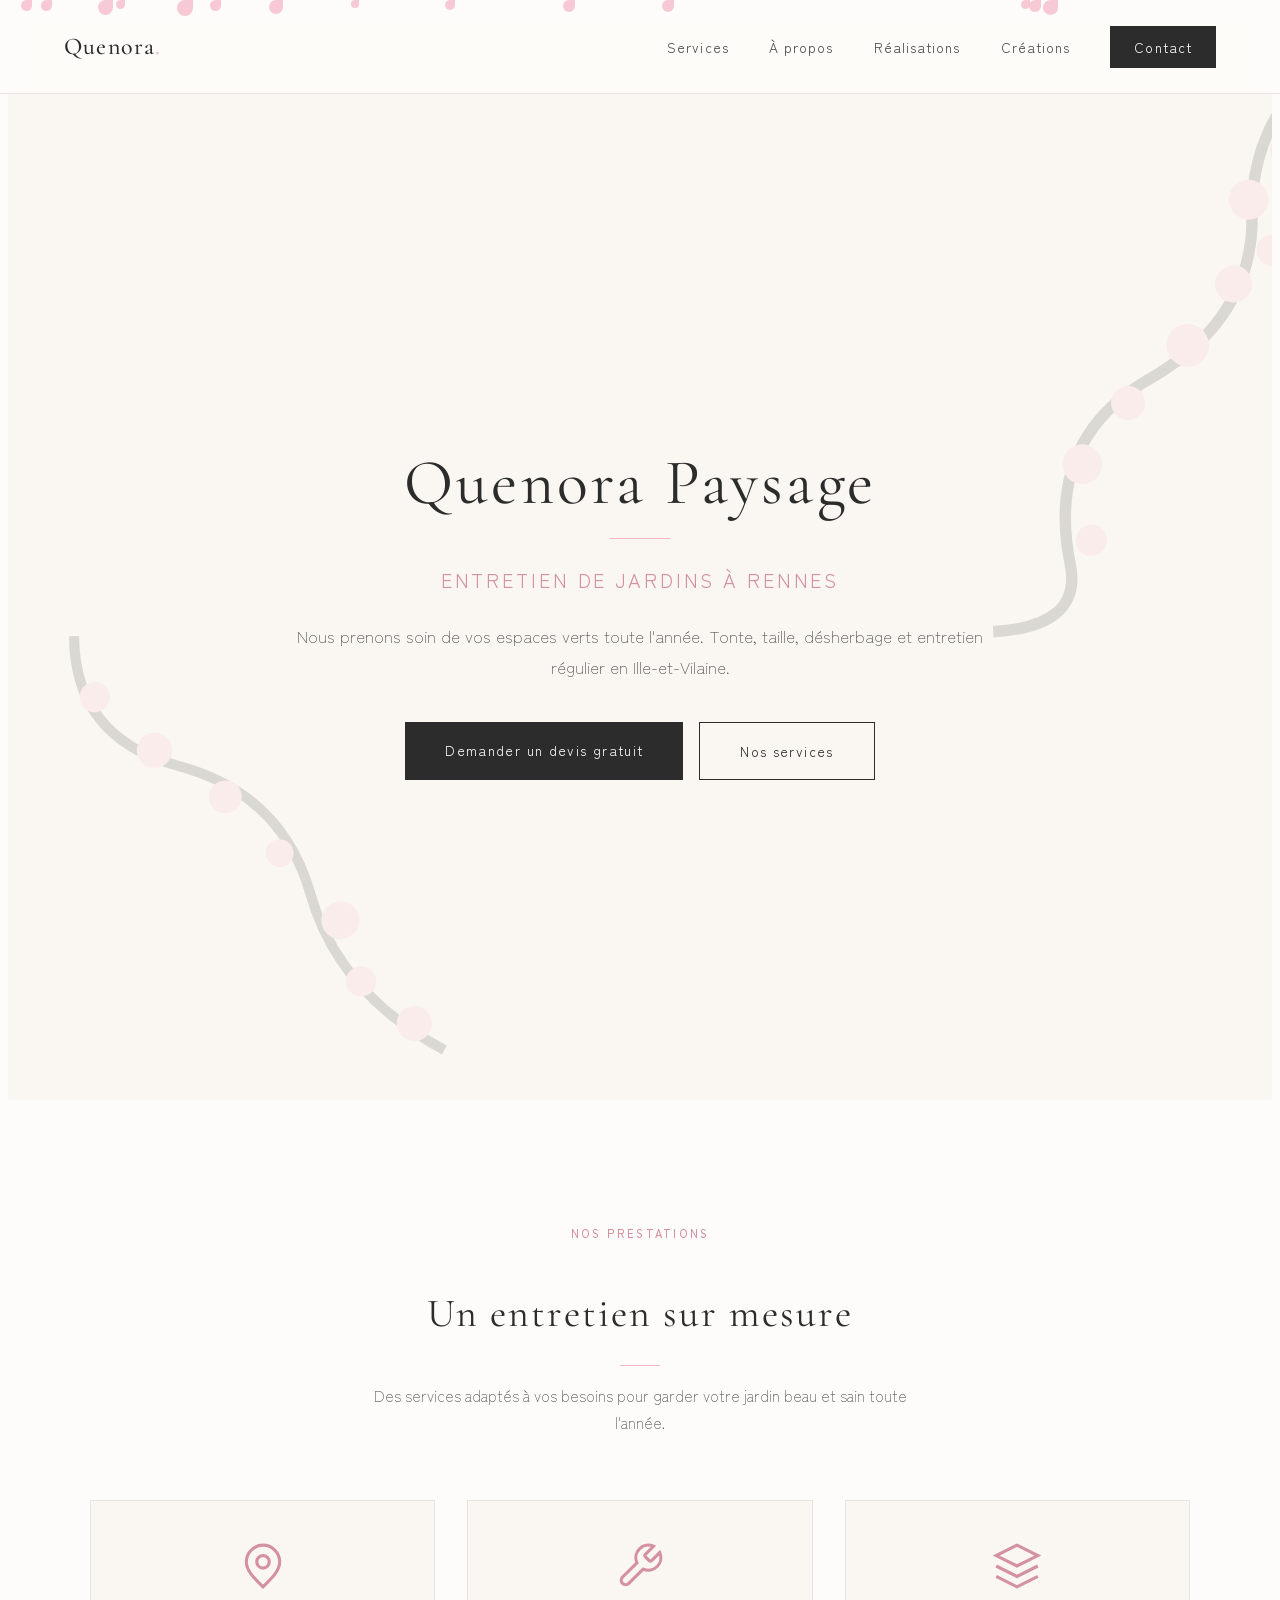
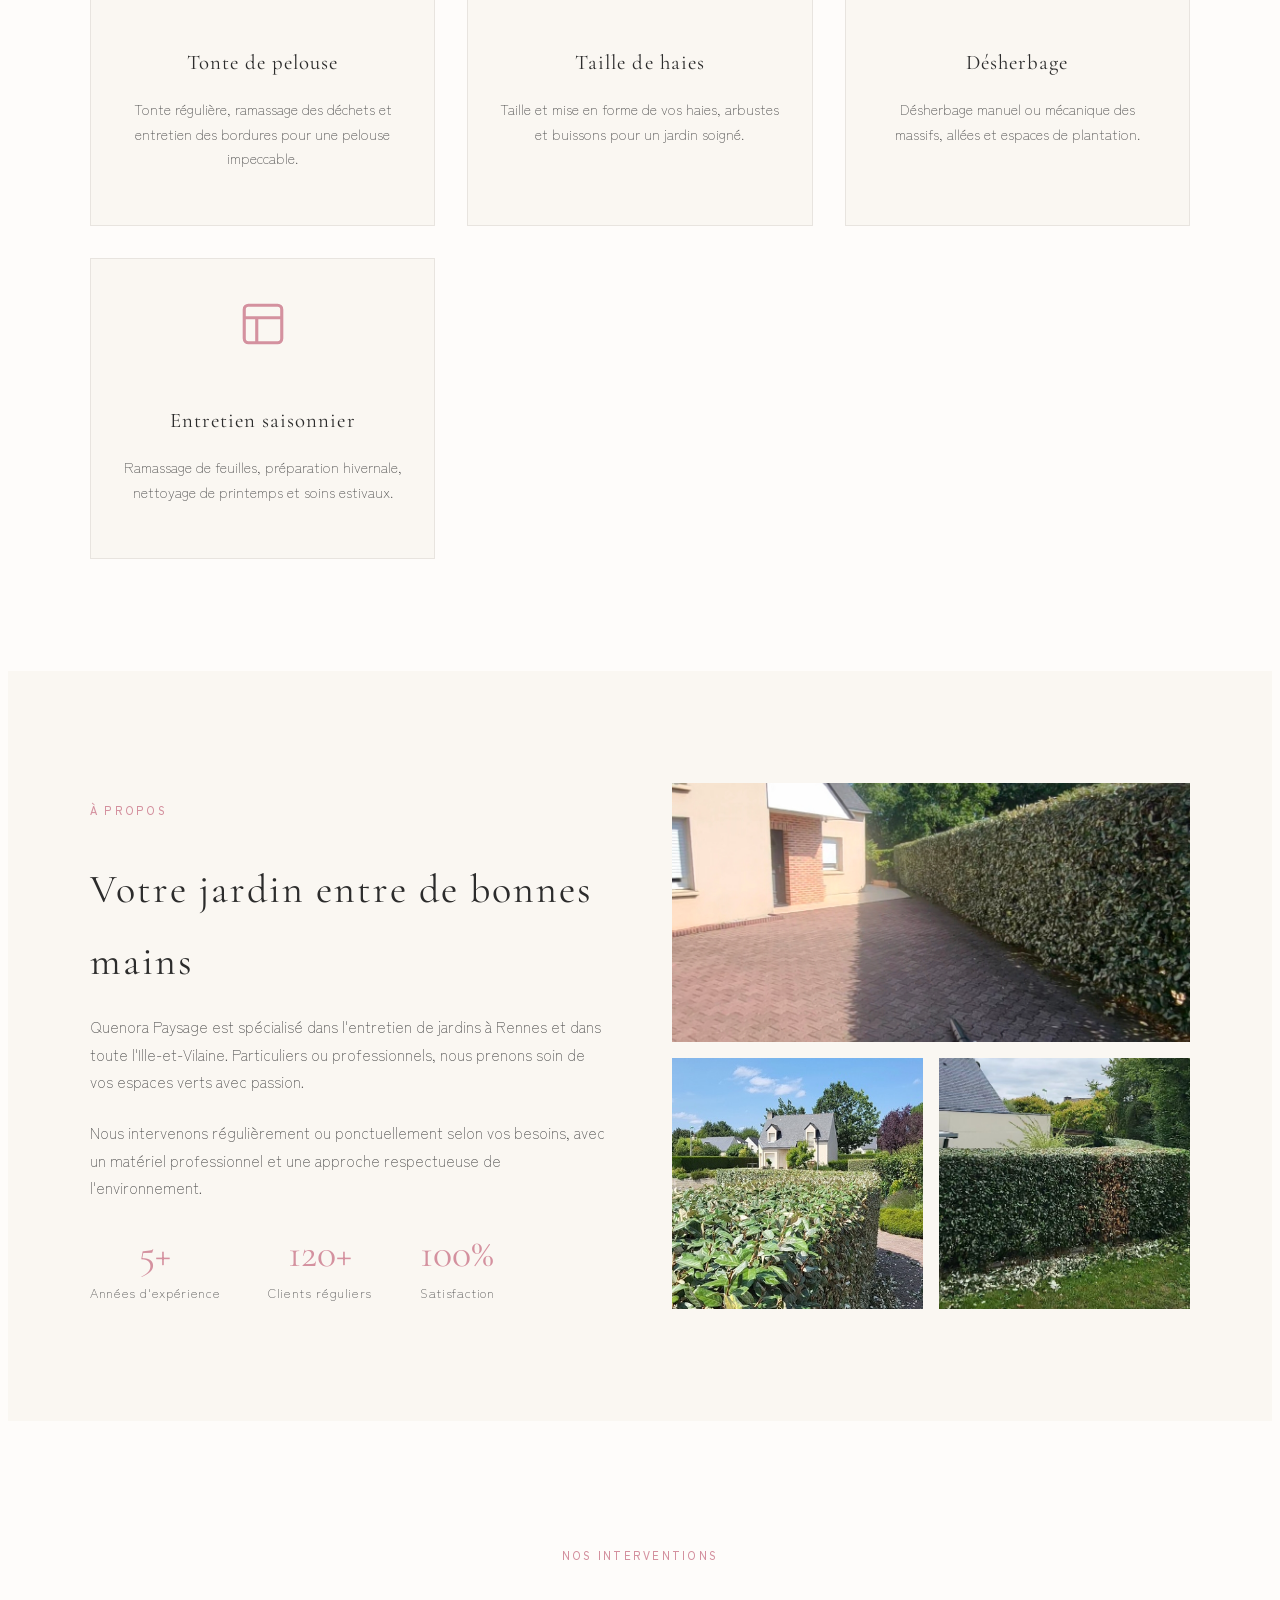
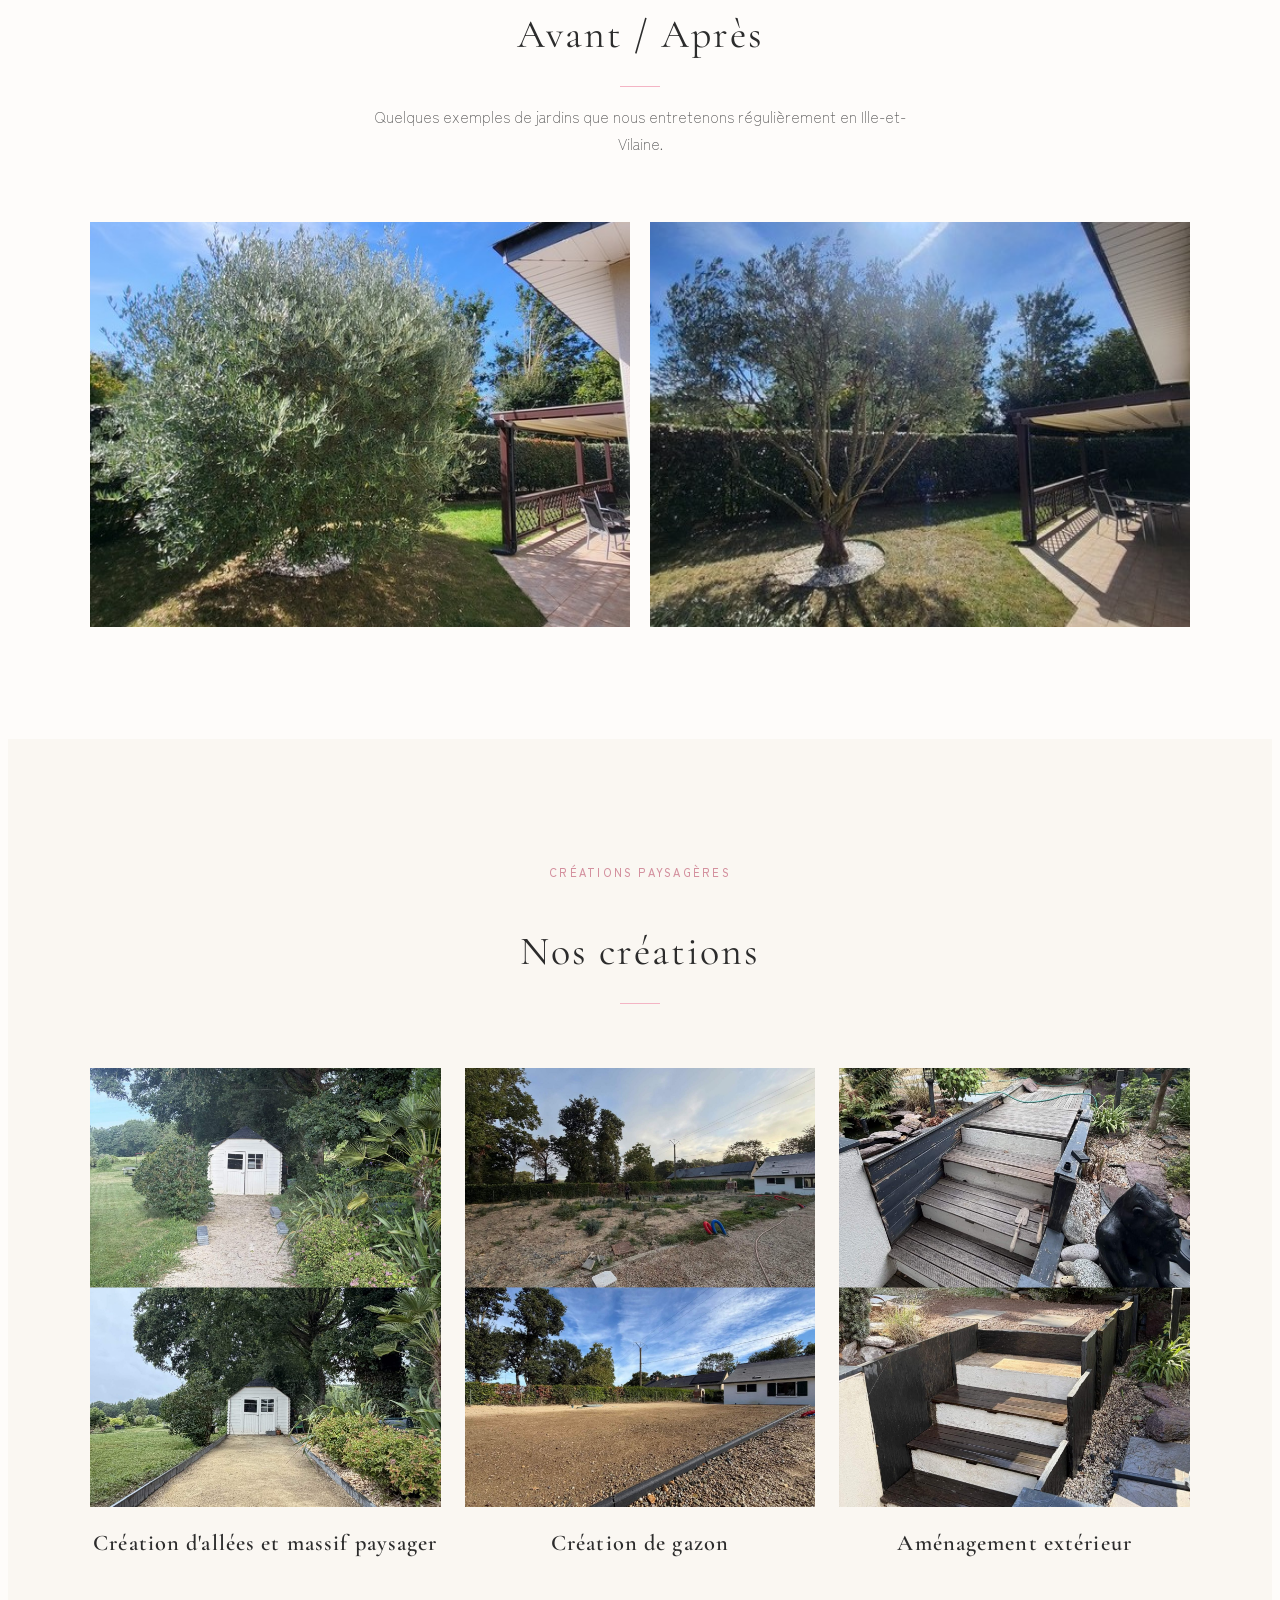
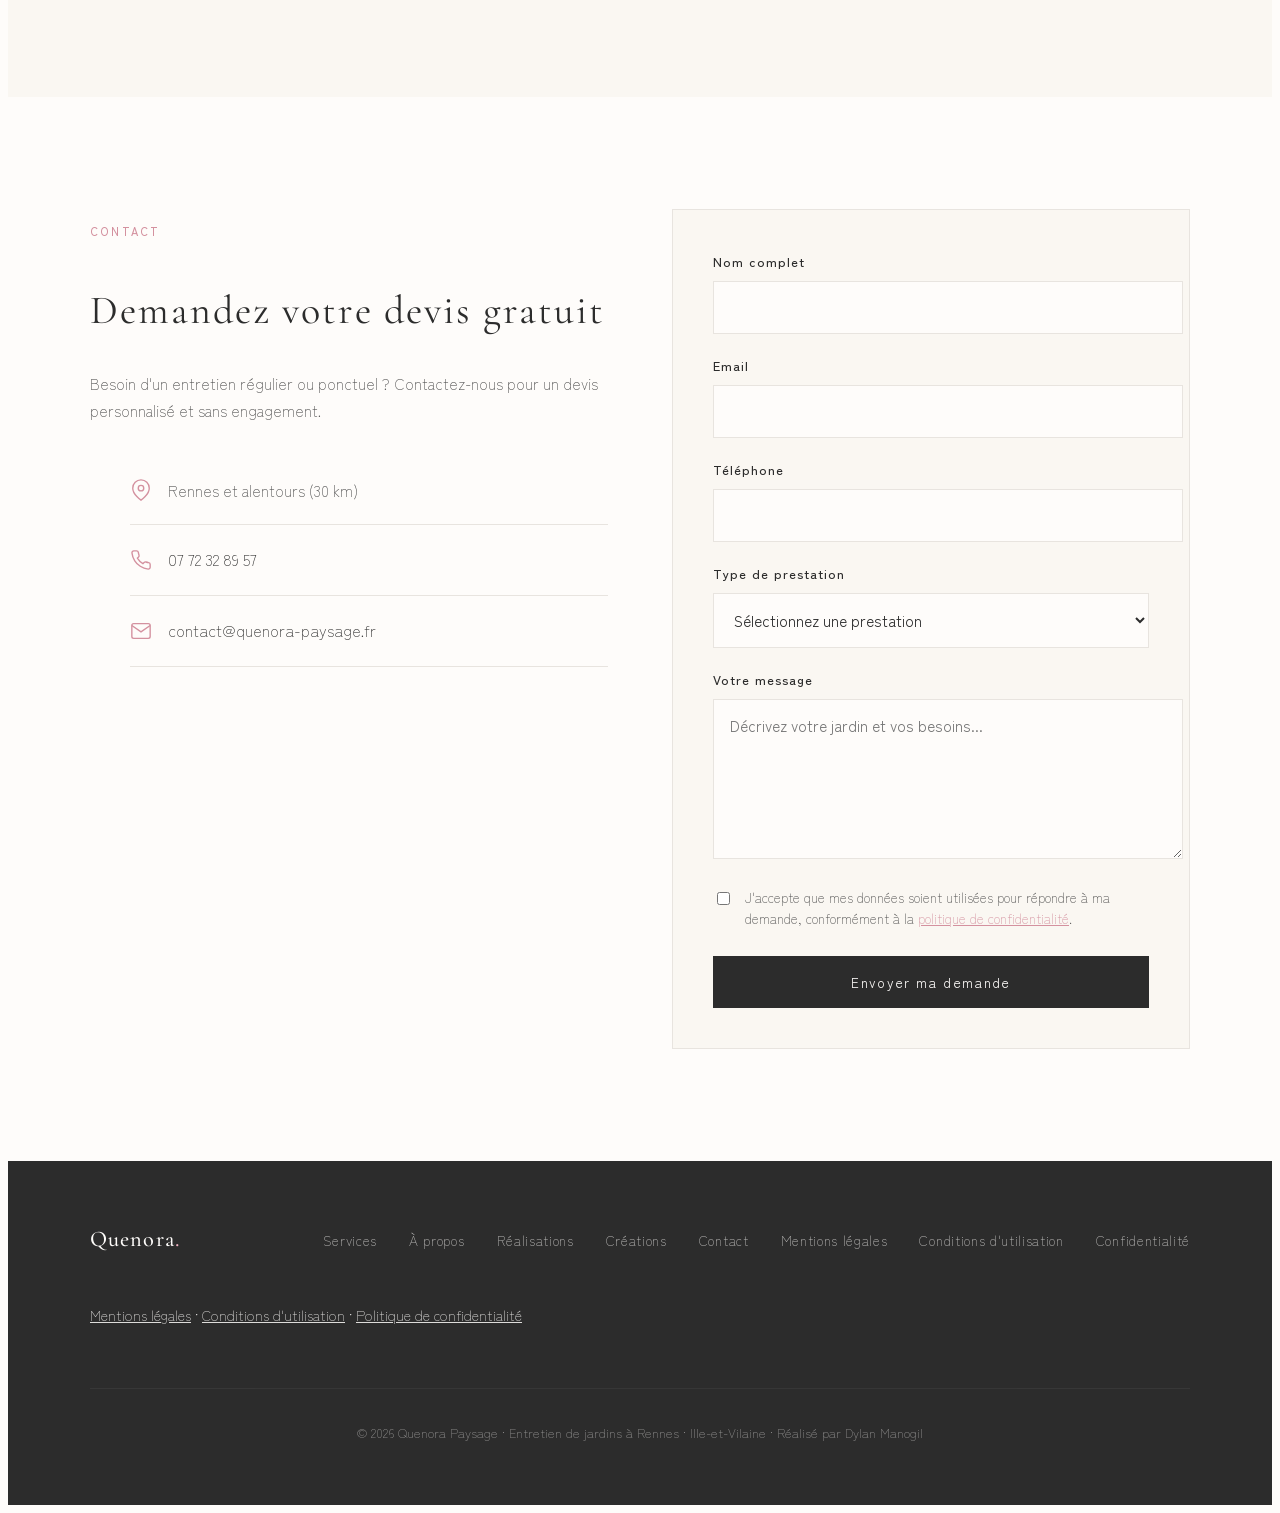
==== commit 7181989d: "Add files via upload" ====
--- a/index.html
+++ b/index.html
@@ -26,6 +26,7 @@
             <li><a href="#services" class="nav__link">Services</a></li>
             <li><a href="#about" class="nav__link">À propos</a></li>
             <li><a href="#realisations" class="nav__link">Réalisations</a></li>
+            <li><a href="#creations" class="nav__link">Créations</a></li>
             <li><a href="#contact" class="nav__link nav__link--cta">Contact</a></li>
         </ul>
         <button class="nav__toggle" aria-label="Menu"><span></span><span></span><span></span></button>
@@ -112,25 +113,38 @@
             <p class="section__text">Quelques exemples de jardins que nous entretenons régulièrement en Ille-et-Vilaine.</p>
         </header>
         <div class="portfolio__grid">
-            <article class="portfolio-item portfolio-item--large">
-                <img src="img/portfolio-1.jpg" alt="Entretien complet" class="portfolio-item__img">
-            </article>
             <article class="portfolio-item">
-                <img src="img/portfolio-2.jpg" alt="Taille de haies" class="portfolio-item__img">
+                <img src="img/portfolio-2.jpg" alt="Olivier avant la taille" class="portfolio-item__img">
             </article>
             <article class="portfolio-item">
-                <img src="img/portfolio-3.jpg" alt="Tonte pelouse" class="portfolio-item__img">
-            </article>
-            <article class="portfolio-item">
-                <img src="img/portfolio-4.jpg" alt="Désherbage massifs" class="portfolio-item__img">
-            </article>
-            <article class="portfolio-item">
-                <img src="img/portfolio-5.jpg" alt="Nettoyage automne" class="portfolio-item__img">
-            </article>
-        </div>
-    </section>
-
-    <section class="section section--beige" id="contact">
+                <img src="img/portfolio-3.jpg" alt="Olivier après la taille" class="portfolio-item__img">
+            </article>
+        </div>
+    </section>
+
+    <section class="section section--beige" id="creations">
+        <header class="section__header">
+            <p class="section__tag">Créations paysagères</p>
+            <h2 class="section__title">Nos créations</h2>
+            <div class="section__line"></div>
+        </header>
+        <div class="creations__grid">
+            <article class="creation-card">
+                <div class="creation-card__visual"><img src="img/creation-1.jpg" alt="Création d'allées et massif paysager" class="creation-card__img" loading="lazy"></div>
+                <h3 class="creation-card__title">Création d'allées et massif paysager</h3>
+            </article>
+            <article class="creation-card">
+                <div class="creation-card__visual"><img src="img/creation-2.jpg" alt="Création de gazon" class="creation-card__img" loading="lazy"></div>
+                <h3 class="creation-card__title">Création de gazon</h3>
+            </article>
+            <article class="creation-card">
+                <div class="creation-card__visual"><img src="img/creation-3.jpg" alt="Aménagement extérieur" class="creation-card__img" loading="lazy"></div>
+                <h3 class="creation-card__title">Aménagement extérieur</h3>
+            </article>
+        </div>
+    </section>
+
+    <section class="section section--white" id="contact">
         <div class="contact__container">
             <div class="contact__info">
                 <p class="section__tag">Contact</p>
@@ -138,8 +152,8 @@
                 <p class="contact__text">Besoin d'un entretien régulier ou ponctuel ? Contactez-nous pour un devis personnalisé et sans engagement.</p>
                 <ul class="contact__details">
                     <li><svg viewBox="0 0 24 24" fill="none" stroke="currentColor" stroke-width="1.5"><path d="M21 10c0 7-9 13-9 13s-9-6-9-13a9 9 0 0118 0z"/><circle cx="12" cy="10" r="3"/></svg><span>Rennes et alentours (30 km)</span></li>
-                    <li><svg viewBox="0 0 24 24" fill="none" stroke="currentColor" stroke-width="1.5"><path d="M22 16.92v3a2 2 0 01-2.18 2 19.79 19.79 0 01-8.63-3.07 19.5 19.5 0 01-6-6 19.79 19.79 0 01-3.07-8.67A2 2 0 014.11 2h3a2 2 0 012 1.72 12.84 12.84 0 00.7 2.81 2 2 0 01-.45 2.11L8.09 9.91a16 16 0 006 6l1.27-1.27a2 2 0 012.11-.45 12.84 12.84 0 002.81.7A2 2 0 0122 16.92z"/></svg><span>07 72 32 89 57</span></li>
-                    <li><svg viewBox="0 0 24 24" fill="none" stroke="currentColor" stroke-width="1.5"><path d="M4 4h16c1.1 0 2 .9 2 2v12c0 1.1-.9 2-2 2H4c-1.1 0-2-.9-2-2V6c0-1.1.9-2 2-2z"/><path d="M22 6l-10 7L2 6"/></svg><span>contact@quenora-paysage.fr</span></li>
+                    <li><svg viewBox="0 0 24 24" fill="none" stroke="currentColor" stroke-width="1.5"><path d="M22 16.92v3a2 2 0 01-2.18 2 19.79 19.79 0 01-8.63-3.07 19.5 19.5 0 01-6-6 19.79 19.79 0 01-3.07-8.67A2 2 0 014.11 2h3a2 2 0 012 1.72 12.84 12.84 0 00.7 2.81 2 2 0 01-.45 2.11L8.09 9.91a16 16 0 006 6l1.27-1.27a2 2 0 012.11-.45 12.84 12.84 0 002.81.7A2 2 0 0122 16.92z"/></svg><a href="tel:+33772328957" class="contact__link">07 72 32 89 57</a></li>
+                    <li><svg viewBox="0 0 24 24" fill="none" stroke="currentColor" stroke-width="1.5"><path d="M4 4h16c1.1 0 2 .9 2 2v12c0 1.1-.9 2-2 2H4c-1.1 0-2-.9-2-2V6c0-1.1.9-2 2-2z"/><path d="M22 6l-10 7L2 6"/></svg><a href="mailto:contact@quenora-paysage.fr" class="contact__link">contact@quenora-paysage.fr</a></li>
                 </ul>
             </div>
             <form class="form" action="#" method="POST">
@@ -153,9 +167,14 @@
                         <option value="taille">Taille de haies / arbustes</option>
                         <option value="desherbage">Désherbage</option>
                         <option value="entretien">Remise en état</option>
+                        <option value="creation">Création paysagère</option>
                     </select>
                 </div>
                 <div class="form__group"><label class="form__label" for="message">Votre message</label><textarea class="form__textarea" id="message" name="message" placeholder="Décrivez votre jardin et vos besoins..."></textarea></div>
+                <div class="form__group form__consent">
+                    <input type="checkbox" id="consent" name="consent" required>
+                    <label for="consent">J'accepte que mes données soient utilisées pour répondre à ma demande, conformément à la <a href="confidentialite.html">politique de confidentialité</a>.</label>
+                </div>
                 <button type="submit" class="btn btn--primary">Envoyer ma demande</button>
             </form>
         </div>
@@ -168,8 +187,13 @@
                 <li><a href="#services" class="footer__link">Services</a></li>
                 <li><a href="#about" class="footer__link">À propos</a></li>
                 <li><a href="#realisations" class="footer__link">Réalisations</a></li>
+                <li><a href="#creations" class="footer__link">Créations</a></li>
                 <li><a href="#contact" class="footer__link">Contact</a></li>
+                <li><a href="mentions-legales.html" class="footer__link">Mentions légales</a></li>
+                <li><a href="conditions-utilisation.html" class="footer__link">Conditions d'utilisation</a></li>
+                <li><a href="confidentialite.html" class="footer__link">Confidentialité</a></li>
             </ul>
+            <p class="footer__legal"><a href="mentions-legales.html">Mentions légales</a> · <a href="conditions-utilisation.html">Conditions d'utilisation</a> · <a href="confidentialite.html">Politique de confidentialité</a></p>
             <p class="footer__copy">© 2026 Quenora Paysage · Entretien de jardins à Rennes · Ille-et-Vilaine · Réalisé par Dylan Manogil</p>
         </div>
     </footer>
--- a/css/style.css
+++ b/css/style.css
@@ -823,3 +823,133 @@
         page-break-inside: avoid;
     }
 }
+
+
+/* ===== LIGHTBOX ===== */
+.is-zoomable { cursor: zoom-in; }
+
+.lightbox {
+    position: fixed;
+    inset: 0;
+    z-index: 2000;
+    display: flex;
+    align-items: center;
+    justify-content: center;
+    padding: 2rem;
+    background: rgba(20, 20, 20, 0.92);
+    opacity: 0;
+    visibility: hidden;
+    transition: opacity 0.3s ease, visibility 0.3s ease;
+}
+
+.lightbox.is-open { opacity: 1; visibility: visible; }
+
+.lightbox__img {
+    max-width: 100%;
+    max-height: 100%;
+    object-fit: contain;
+    border-radius: 4px;
+    box-shadow: 0 10px 40px rgba(0, 0, 0, 0.5);
+    animation: lightboxZoom 0.3s ease;
+}
+
+@keyframes lightboxZoom {
+    from { transform: scale(0.95); opacity: 0; }
+    to { transform: scale(1); opacity: 1; }
+}
+
+.lightbox__btn {
+    position: absolute;
+    display: flex;
+    align-items: center;
+    justify-content: center;
+    width: 48px;
+    height: 48px;
+    border: none;
+    border-radius: 50%;
+    background: rgba(255, 255, 255, 0.12);
+    color: #fff;
+    font-size: 2rem;
+    line-height: 1;
+    cursor: pointer;
+    transition: background 0.2s ease;
+}
+
+.lightbox__btn:hover,
+.lightbox__btn:focus-visible { background: var(--rose-sakura); outline: none; }
+
+.lightbox__close { top: 1rem; right: 1rem; }
+.lightbox__prev { left: 1rem; top: 50%; transform: translateY(-50%); }
+.lightbox__next { right: 1rem; top: 50%; transform: translateY(-50%); }
+
+@media (max-width: 600px) {
+    .lightbox { padding: 1rem; }
+    .lightbox__prev, .lightbox__next { top: auto; bottom: 1rem; transform: none; }
+}
+
+
+/* ===== PAGES LÉGALES ===== */
+.legal { padding: 9rem var(--spacing-lg) var(--spacing-2xl); background: var(--blanc-creme); }
+.legal__container { max-width: 800px; margin: 0 auto; }
+.legal__title { font-family: var(--font-title); font-weight: var(--font-weight-medium); font-size: clamp(2rem, 5vw, 3rem); color: var(--noir-branche); margin: 0.5rem 0 1rem; }
+.legal section { margin-top: var(--spacing-xl); }
+.legal h2 { font-family: var(--font-title); font-weight: var(--font-weight-semibold); font-size: 1.5rem; color: var(--noir-branche); margin-bottom: var(--spacing-sm); }
+.legal p { color: var(--gris-doux); line-height: 1.8; margin-bottom: var(--spacing-sm); }
+.legal a { color: var(--rose-fonce); text-decoration: underline; }
+.legal .btn { text-decoration: none; }
+.legal__update { margin-top: var(--spacing-xl); font-size: 0.9rem; font-style: italic; }
+.legal .todo { background: #fff3cd; padding: 0 0.25rem; border-radius: 2px; }
+
+.form__consent { display: flex; align-items: flex-start; gap: 0.75rem; }
+.form__consent input { margin-top: 0.3rem; flex-shrink: 0; }
+.form__consent label { font-size: 0.85rem; line-height: 1.5; color: var(--gris-doux); }
+.form__consent a { color: var(--rose-fonce); text-decoration: underline; }
+
+.contact__link { color: inherit; text-decoration: none; border-bottom: 1px solid transparent; transition: color 0.2s ease, border-color 0.2s ease; }
+.contact__link:hover, .contact__link:focus-visible { color: var(--rose-fonce); border-bottom-color: var(--rose-fonce); }
+
+.footer__legal { margin: 0 0 0.75rem; font-size: 0.9rem; }
+.footer__legal a { color: inherit; text-decoration: underline; opacity: 0.85; transition: color 0.2s ease, opacity 0.2s ease; }
+.footer__legal a:hover, .footer__legal a:focus-visible { color: var(--rose-sakura); opacity: 1; }
+
+
+/* ===== CRÉATIONS PAYSAGÈRES ===== */
+.creations__grid {
+    display: grid;
+    grid-template-columns: repeat(auto-fit, minmax(260px, 1fr));
+    gap: 1.5rem;
+    max-width: 1100px;
+    margin: 0 auto;
+}
+
+.creation-card { text-align: center; }
+
+.creation-card__visual {
+    position: relative;
+    aspect-ratio: 4/5;
+    overflow: hidden;
+    background: var(--gris-clair);
+}
+
+.creation-card__img {
+    width: 100%;
+    height: 100%;
+    object-fit: cover;
+    transition: transform var(--transition-slow);
+}
+
+.creation-card__visual:hover .creation-card__img { transform: scale(1.05); }
+
+.creation-card__title {
+    font-family: var(--font-title);
+    font-weight: var(--font-weight-semibold);
+    font-size: 1.4rem;
+    color: var(--noir-branche);
+    margin-top: var(--spacing-sm);
+}
+
+/* Contact sur fond blanc cassé : formulaire en beige */
+#contact .form { background: var(--beige-washi); }
+#contact .form__input,
+#contact .form__select,
+#contact .form__textarea { background: var(--blanc-creme); }
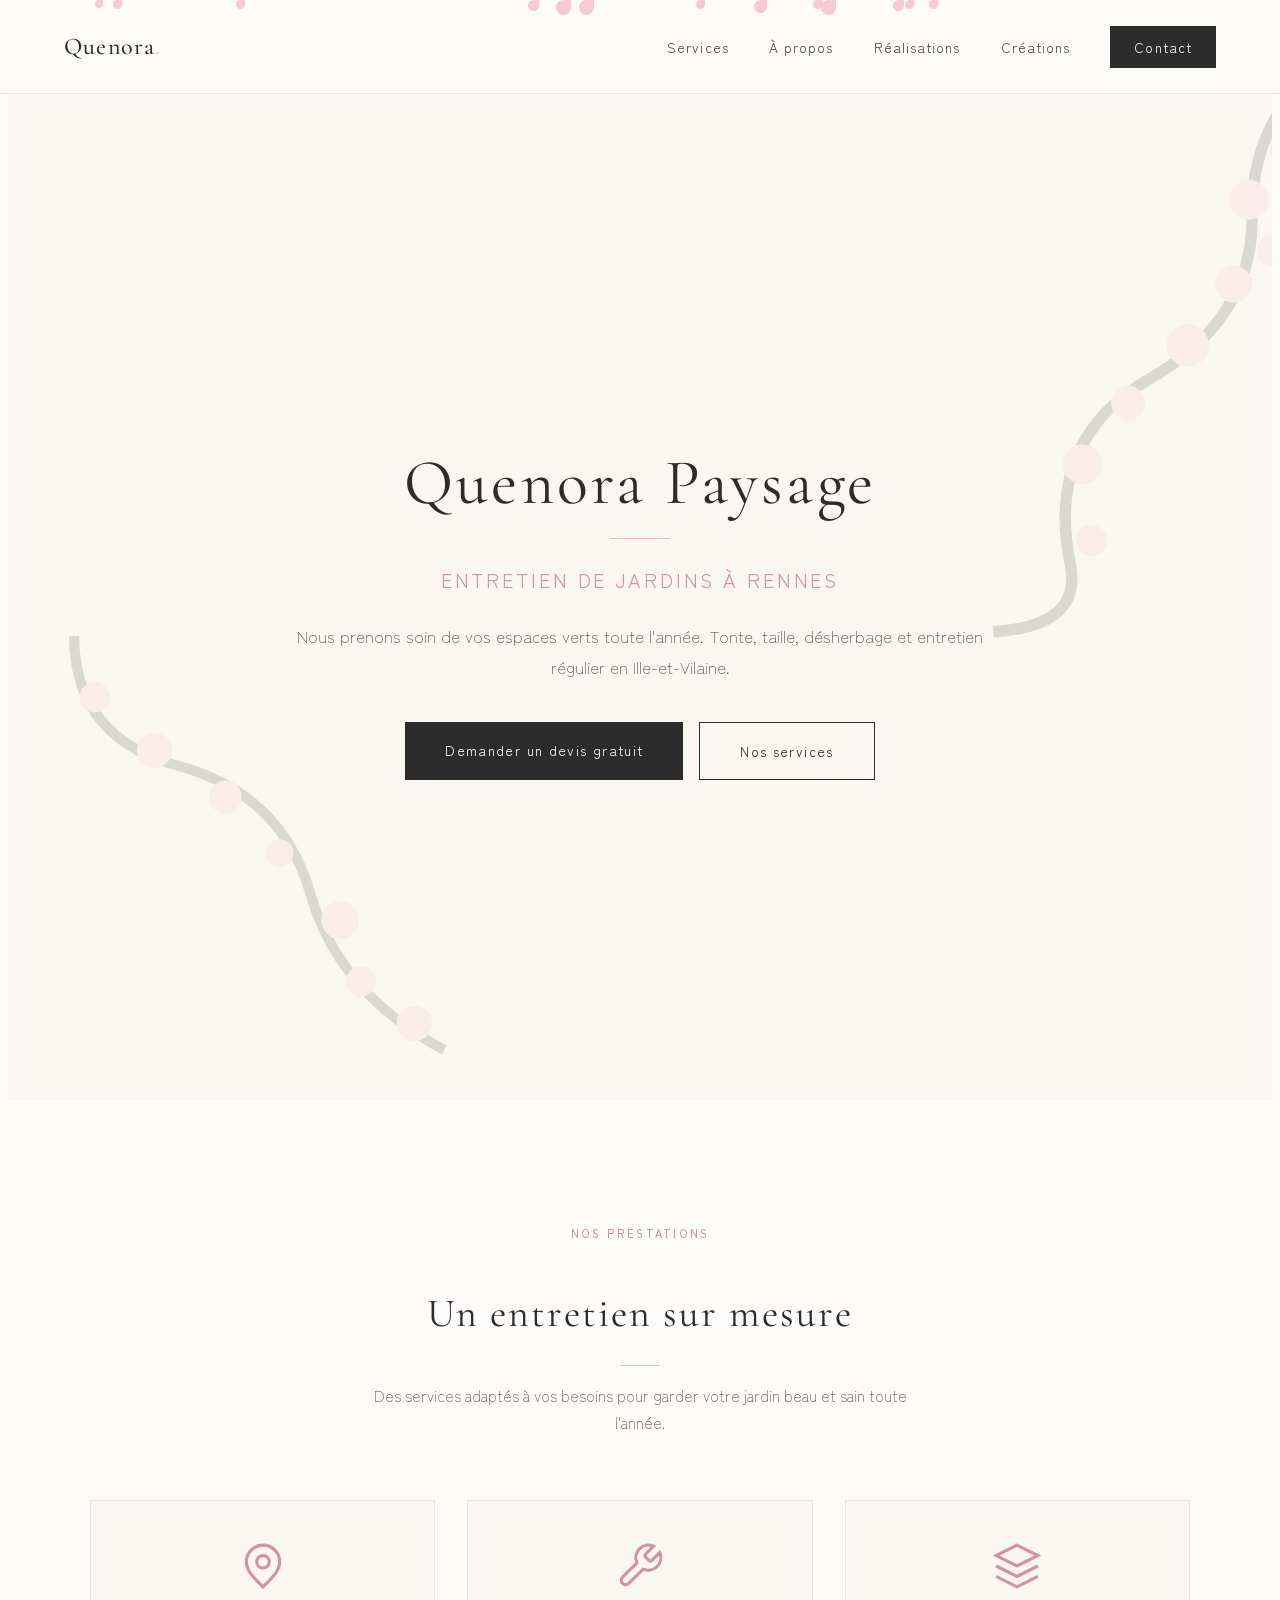
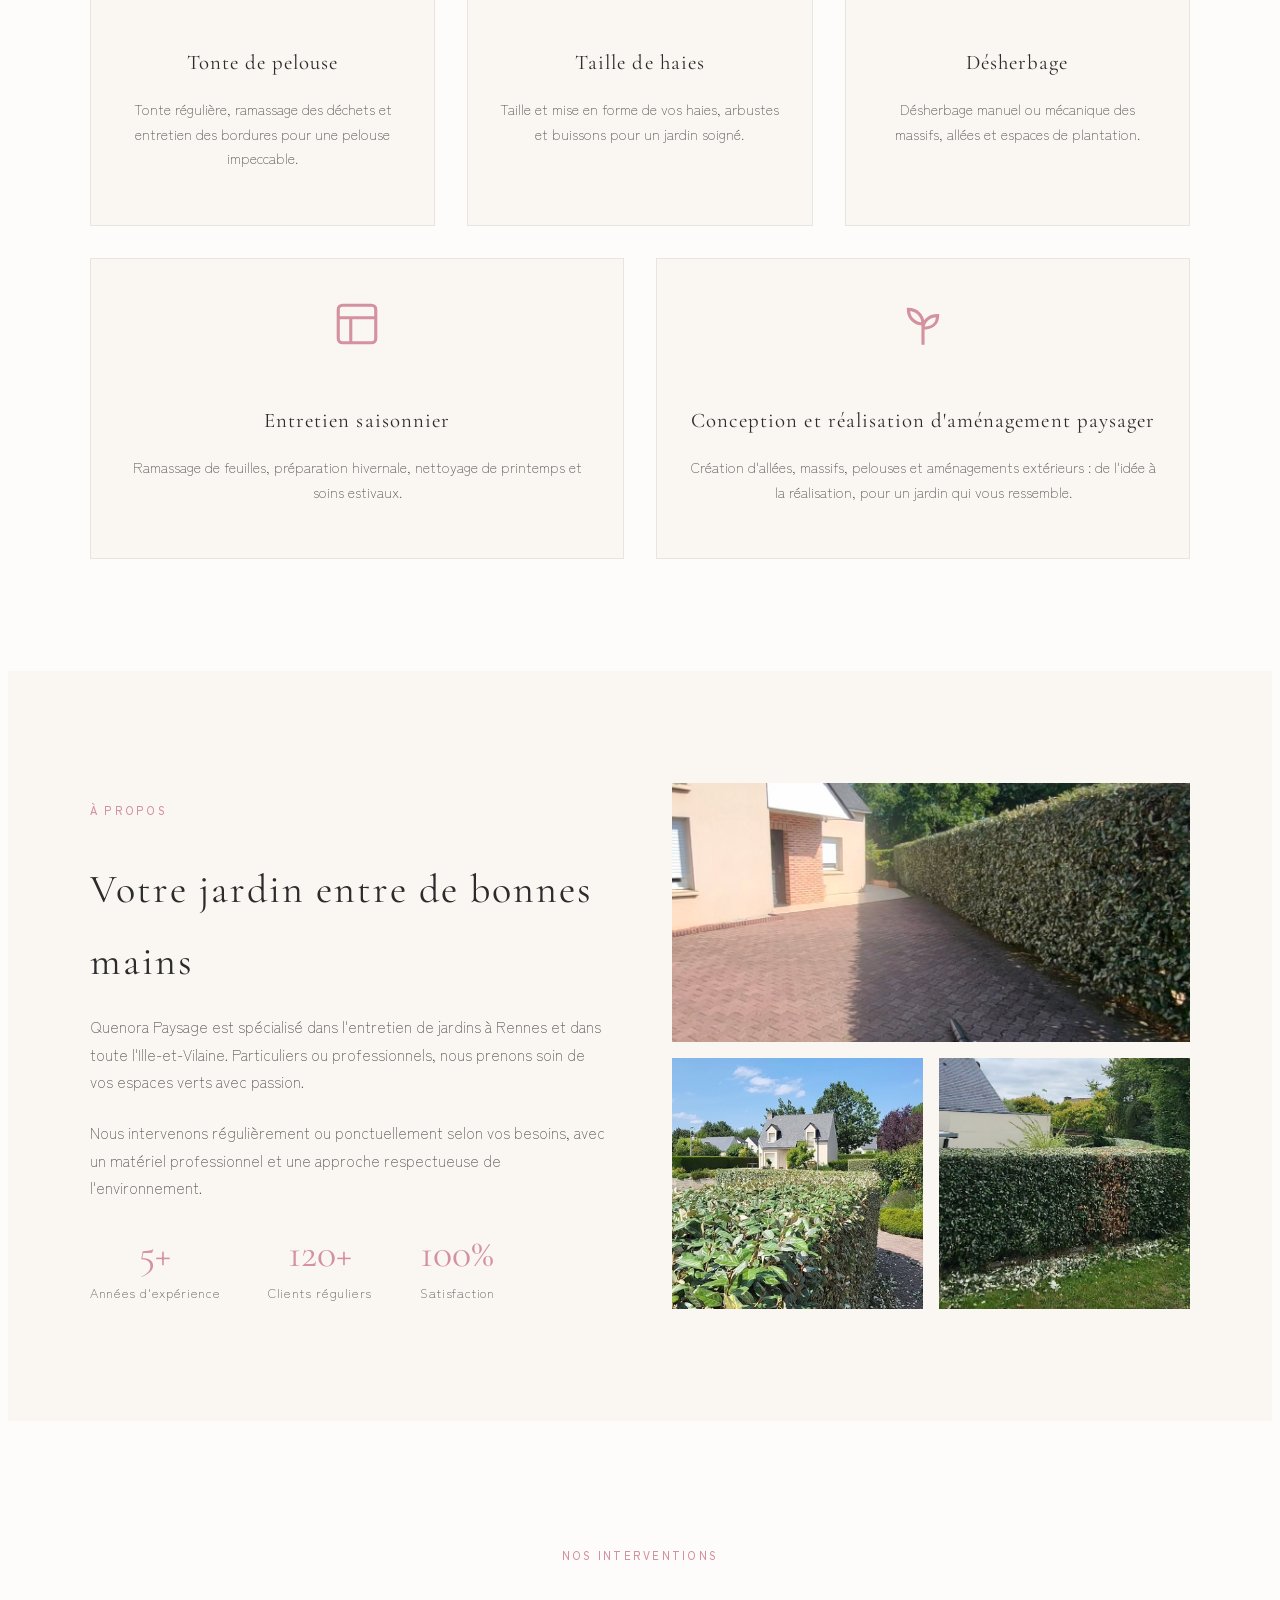
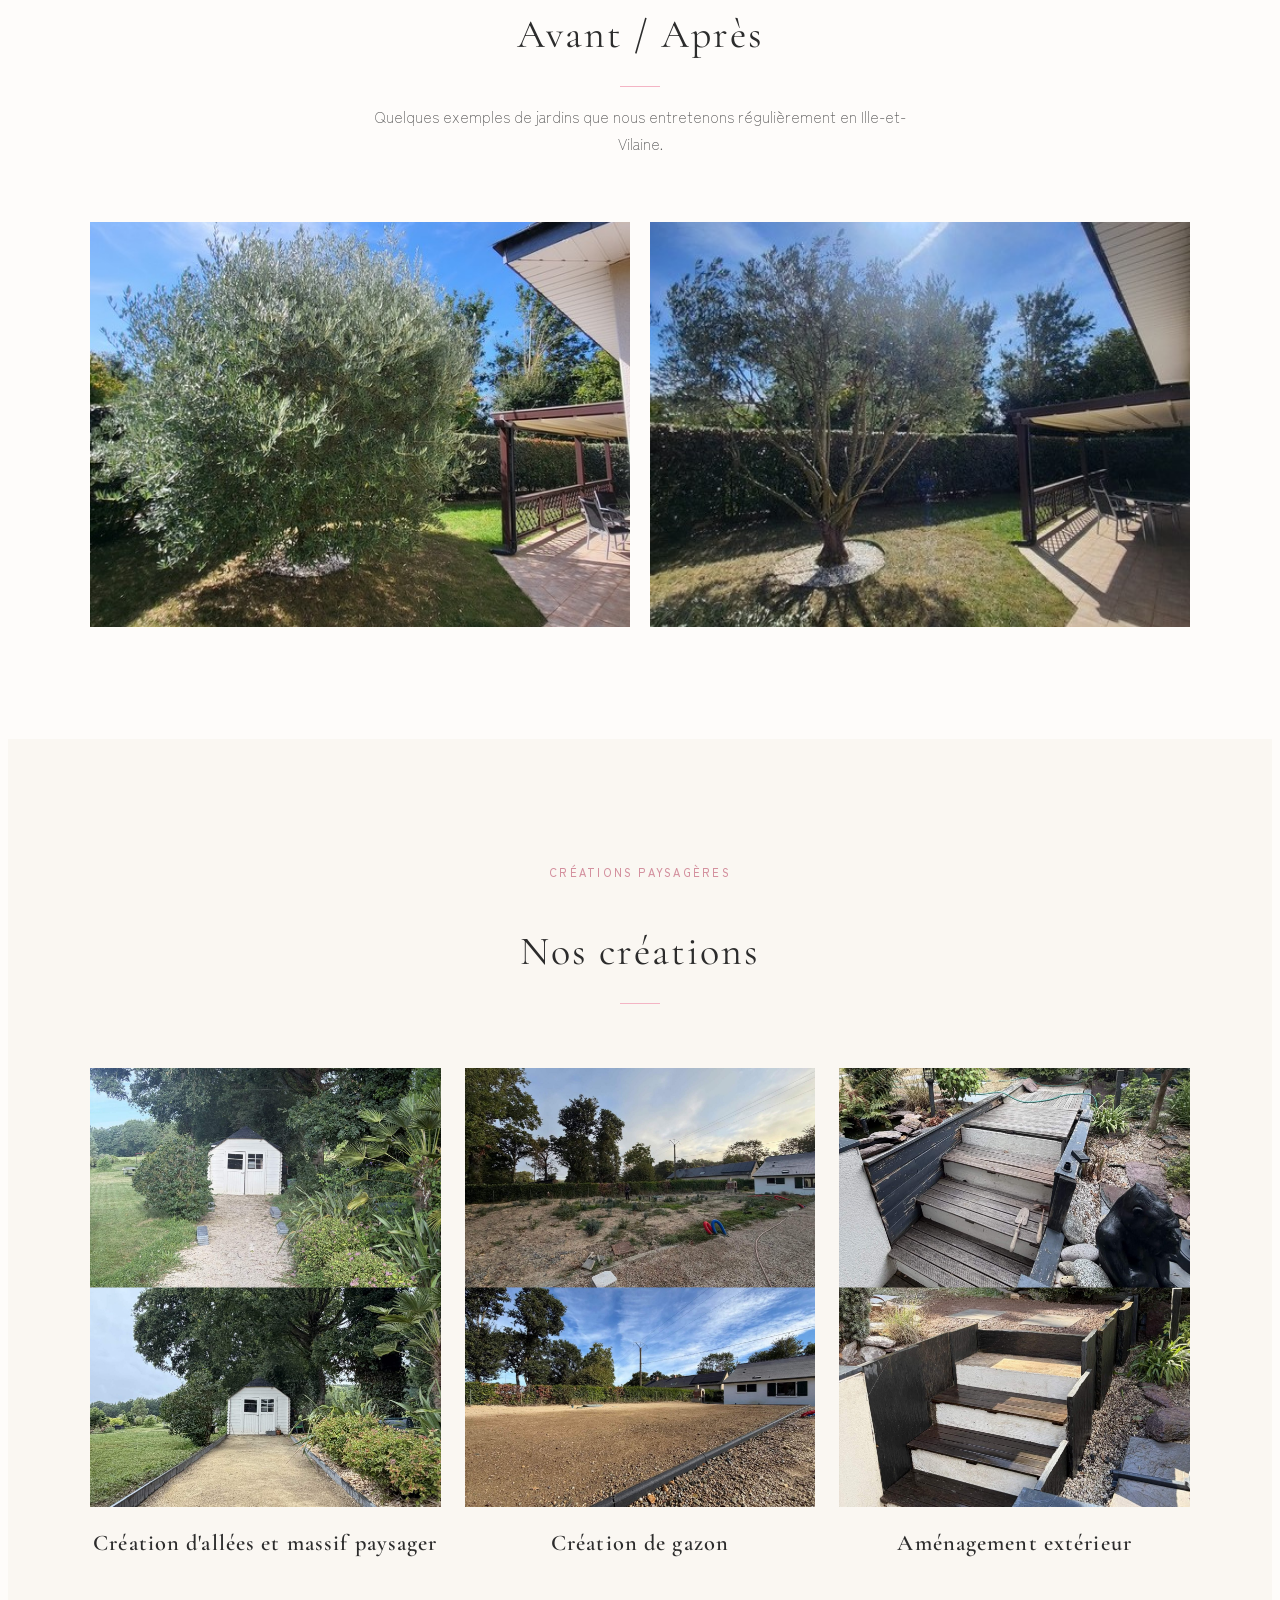
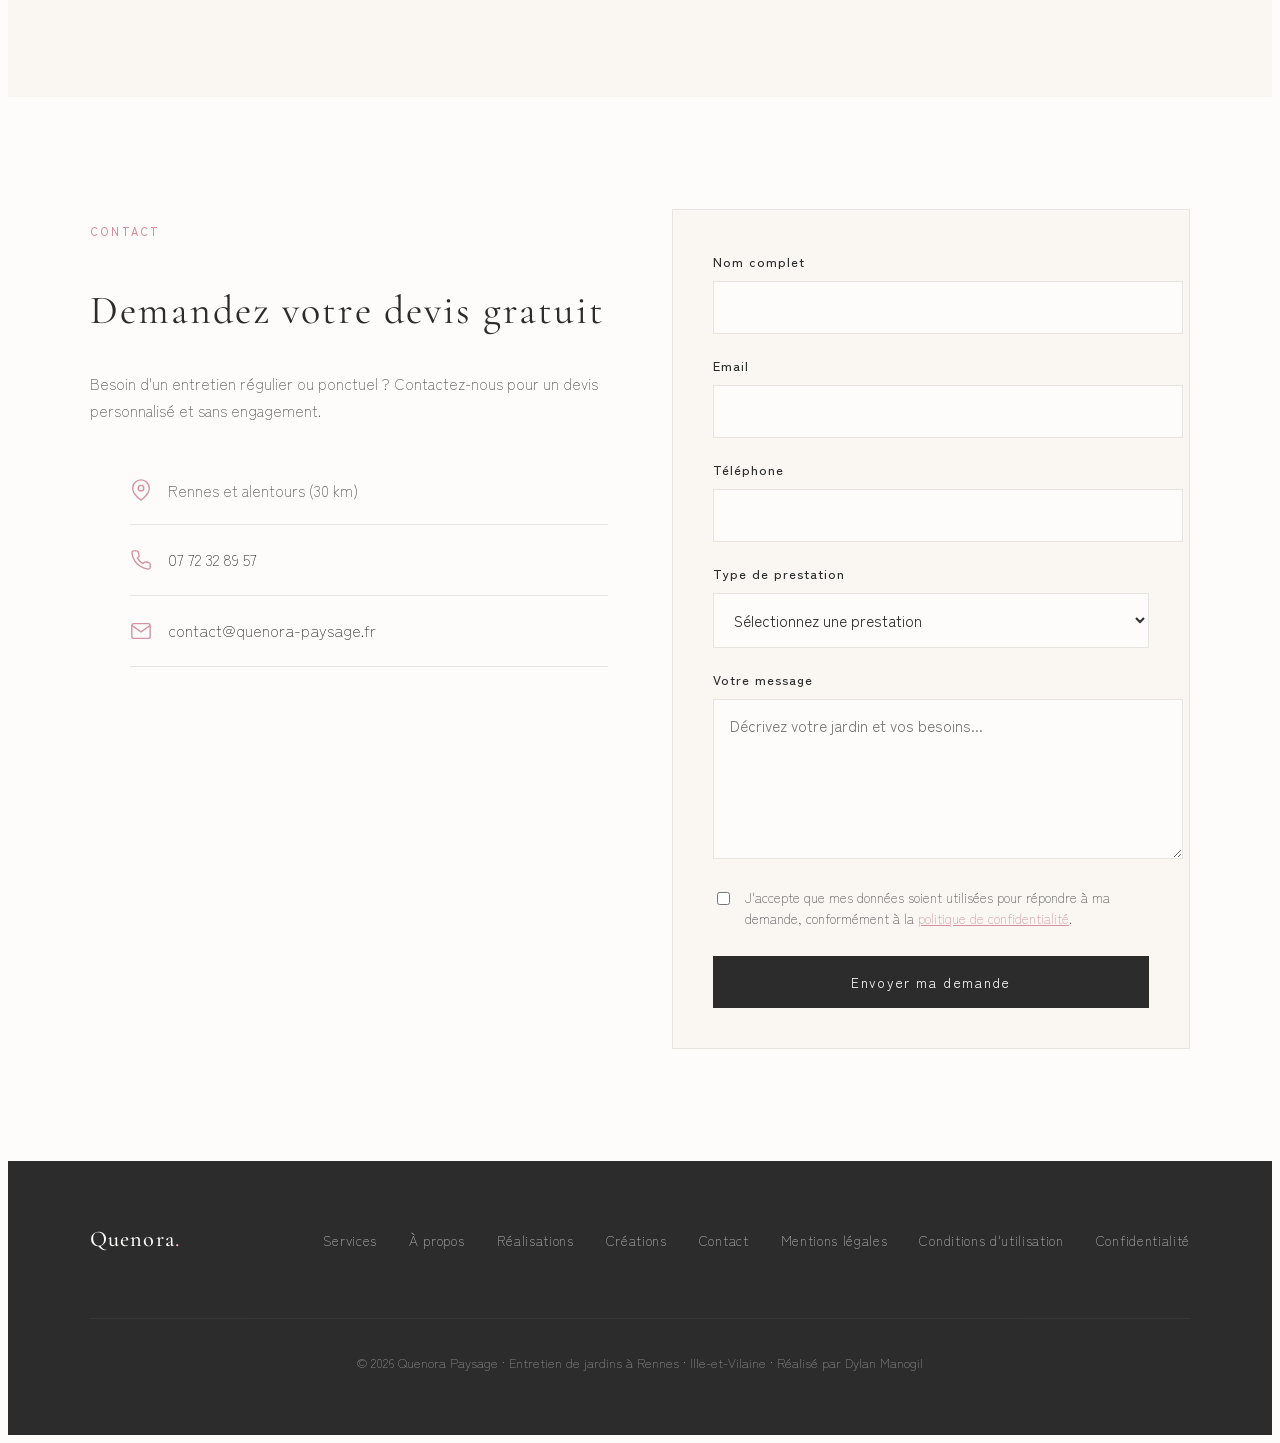
==== commit ec726e98: "Add files via upload" ====
--- a/index.html
+++ b/index.html
@@ -61,26 +61,31 @@
             <p class="section__text">Des services adaptés à vos besoins pour garder votre jardin beau et sain toute l'année.</p>
         </header>
         <div class="services__grid">
-            <article class="service-card">
+            <a href="#creations" class="service-card">
                 <svg class="service-card__icon" viewBox="0 0 24 24" fill="none" stroke="currentColor" stroke-width="1.5"><path d="M12 22c4-4 8-7.5 8-12a8 8 0 10-16 0c0 4.5 4 8 8 12z"/><circle cx="12" cy="10" r="3"/></svg>
                 <h3 class="service-card__title">Tonte de pelouse</h3>
                 <p class="service-card__text">Tonte régulière, ramassage des déchets et entretien des bordures pour une pelouse impeccable.</p>
-            </article>
-            <article class="service-card">
+            </a>
+            <a href="#creations" class="service-card">
                 <svg class="service-card__icon" viewBox="0 0 24 24" fill="none" stroke="currentColor" stroke-width="1.5"><path d="M14.7 6.3a1 1 0 000 1.4l1.6 1.6a1 1 0 001.4 0l3.77-3.77a6 6 0 01-7.94 7.94l-6.91 6.91a2.12 2.12 0 01-3-3l6.91-6.91a6 6 0 017.94-7.94l-3.76 3.76z"/></svg>
                 <h3 class="service-card__title">Taille de haies</h3>
                 <p class="service-card__text">Taille et mise en forme de vos haies, arbustes et buissons pour un jardin soigné.</p>
-            </article>
-            <article class="service-card">
+            </a>
+            <a href="#creations" class="service-card">
                 <svg class="service-card__icon" viewBox="0 0 24 24" fill="none" stroke="currentColor" stroke-width="1.5"><path d="M12 2L2 7l10 5 10-5-10-5zM2 17l10 5 10-5M2 12l10 5 10-5"/></svg>
                 <h3 class="service-card__title">Désherbage</h3>
                 <p class="service-card__text">Désherbage manuel ou mécanique des massifs, allées et espaces de plantation.</p>
-            </article>
-            <article class="service-card">
+            </a>
+            <a href="#creations" class="service-card">
                 <svg class="service-card__icon" viewBox="0 0 24 24" fill="none" stroke="currentColor" stroke-width="1.5"><rect x="3" y="3" width="18" height="18" rx="2"/><path d="M3 9h18M9 21V9"/></svg>
                 <h3 class="service-card__title">Entretien saisonnier</h3>
                 <p class="service-card__text">Ramassage de feuilles, préparation hivernale, nettoyage de printemps et soins estivaux.</p>
-            </article>
+            </a>
+            <a href="#creations" class="service-card">
+                <svg class="service-card__icon" viewBox="0 0 24 24" fill="none" stroke="currentColor" stroke-width="1.5"><path d="M12 22V12M12 12c0-4-3-7-7-7 0 4 3 7 7 7zM12 14c0-3 2.5-6 7-6 0 4-3 6-7 6z"/></svg>
+                <h3 class="service-card__title">Conception et réalisation d'aménagement paysager</h3>
+                <p class="service-card__text">Création d'allées, massifs, pelouses et aménagements extérieurs : de l'idée à la réalisation, pour un jardin qui vous ressemble.</p>
+            </a>
         </div>
     </section>
 
@@ -193,7 +198,6 @@
                 <li><a href="conditions-utilisation.html" class="footer__link">Conditions d'utilisation</a></li>
                 <li><a href="confidentialite.html" class="footer__link">Confidentialité</a></li>
             </ul>
-            <p class="footer__legal"><a href="mentions-legales.html">Mentions légales</a> · <a href="conditions-utilisation.html">Conditions d'utilisation</a> · <a href="confidentialite.html">Politique de confidentialité</a></p>
             <p class="footer__copy">© 2026 Quenora Paysage · Entretien de jardins à Rennes · Ille-et-Vilaine · Réalisé par Dylan Manogil</p>
         </div>
     </footer>
--- a/css/style.css
+++ b/css/style.css
@@ -953,3 +953,13 @@
 #contact .form__input,
 #contact .form__select,
 #contact .form__textarea { background: var(--blanc-creme); }
+
+/* Cartes de prestations cliquables */
+a.service-card { display: block; color: inherit; text-decoration: none; cursor: pointer; }
+a.service-card:focus-visible { outline: 2px solid var(--rose-sakura); outline-offset: 3px; }
+
+@media (min-width: 969px) {
+    .services__grid { grid-template-columns: repeat(6, 1fr); }
+    .services__grid .service-card { grid-column: span 2; }
+    .services__grid .service-card:nth-child(n+4) { grid-column: span 3; }
+}
